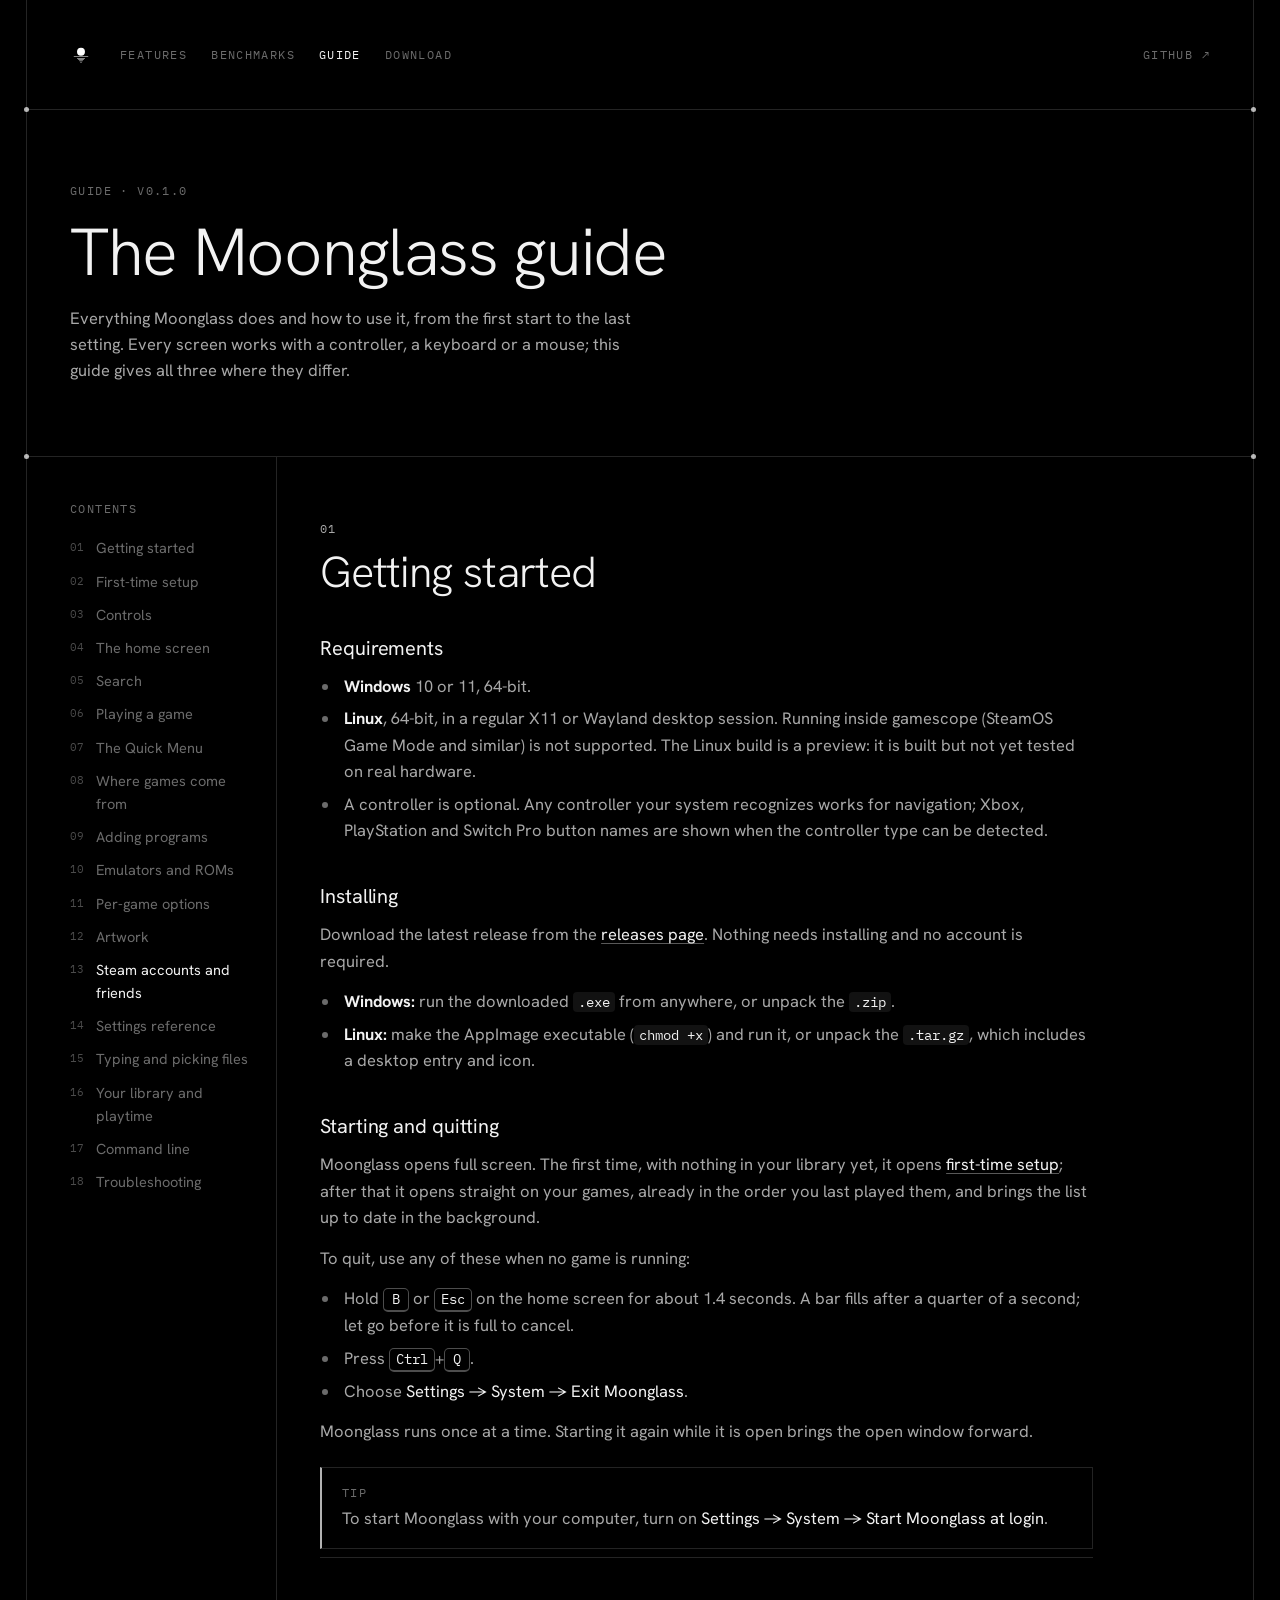
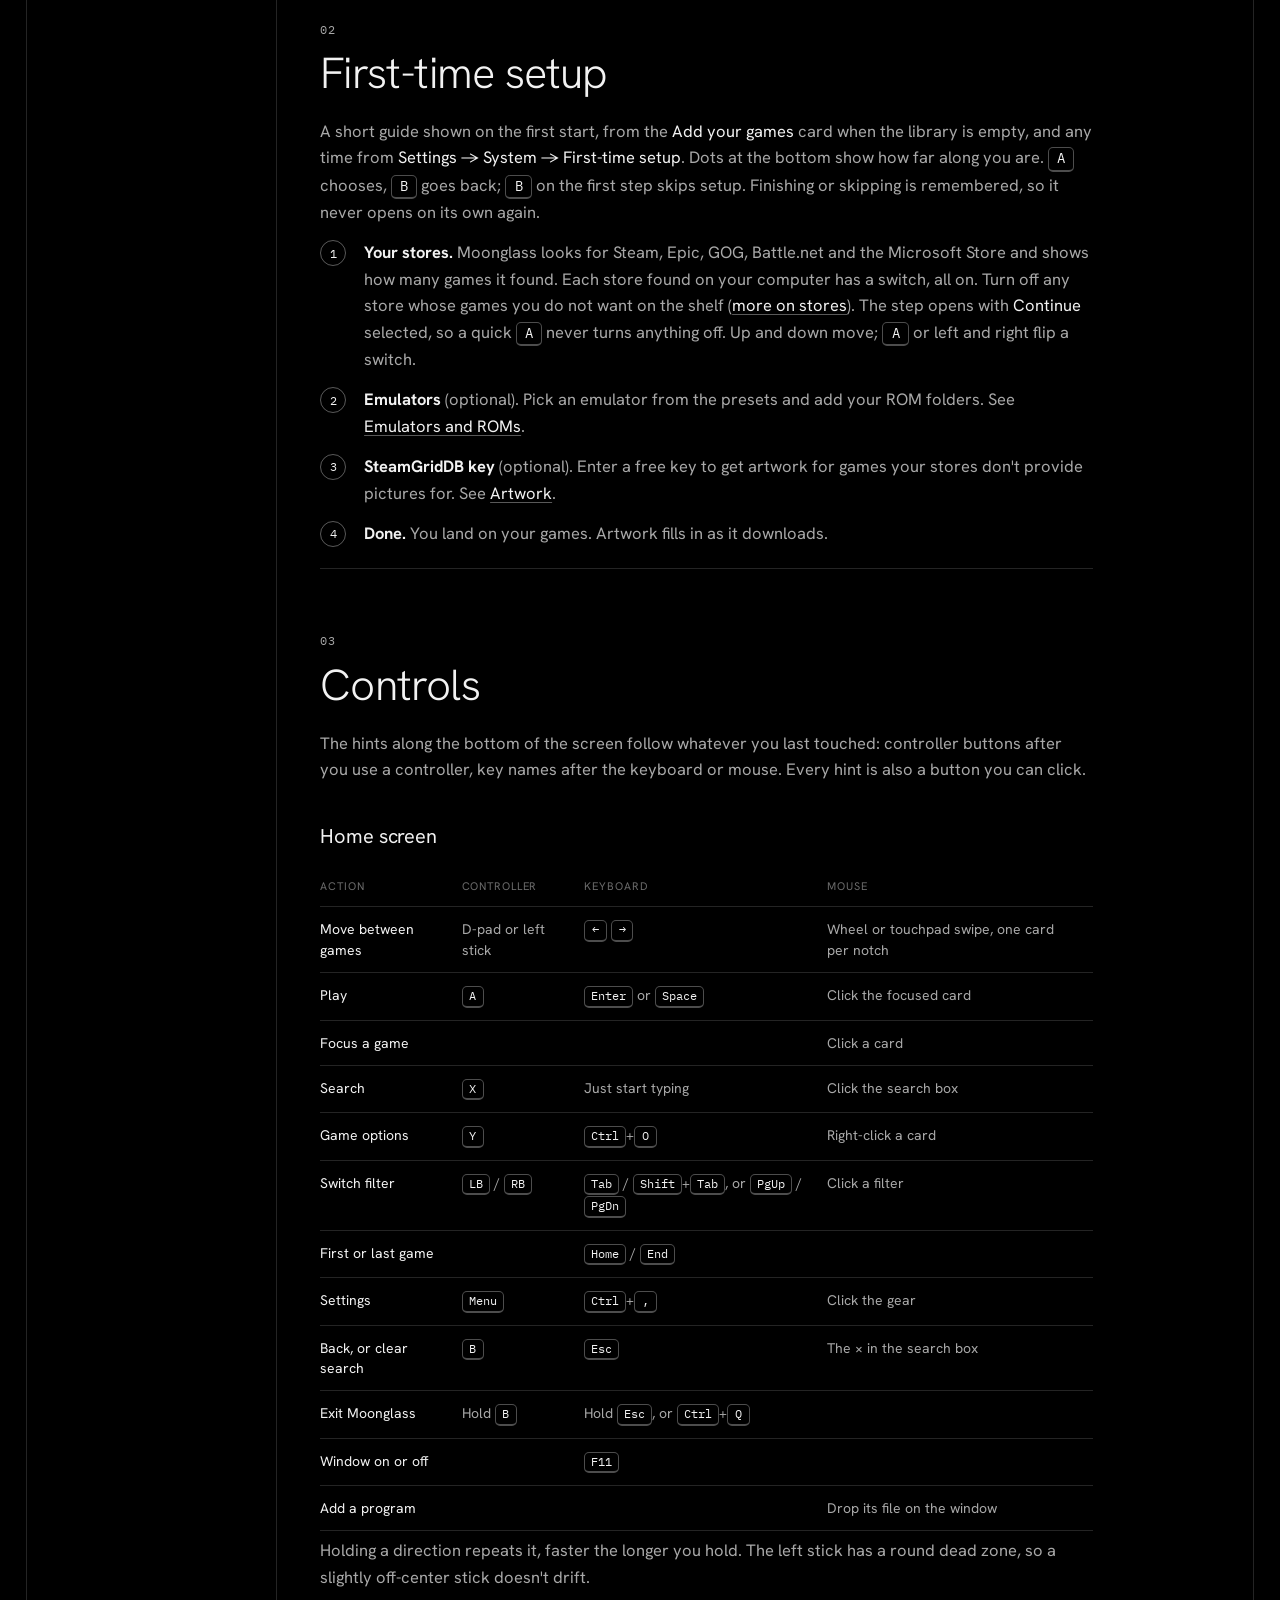
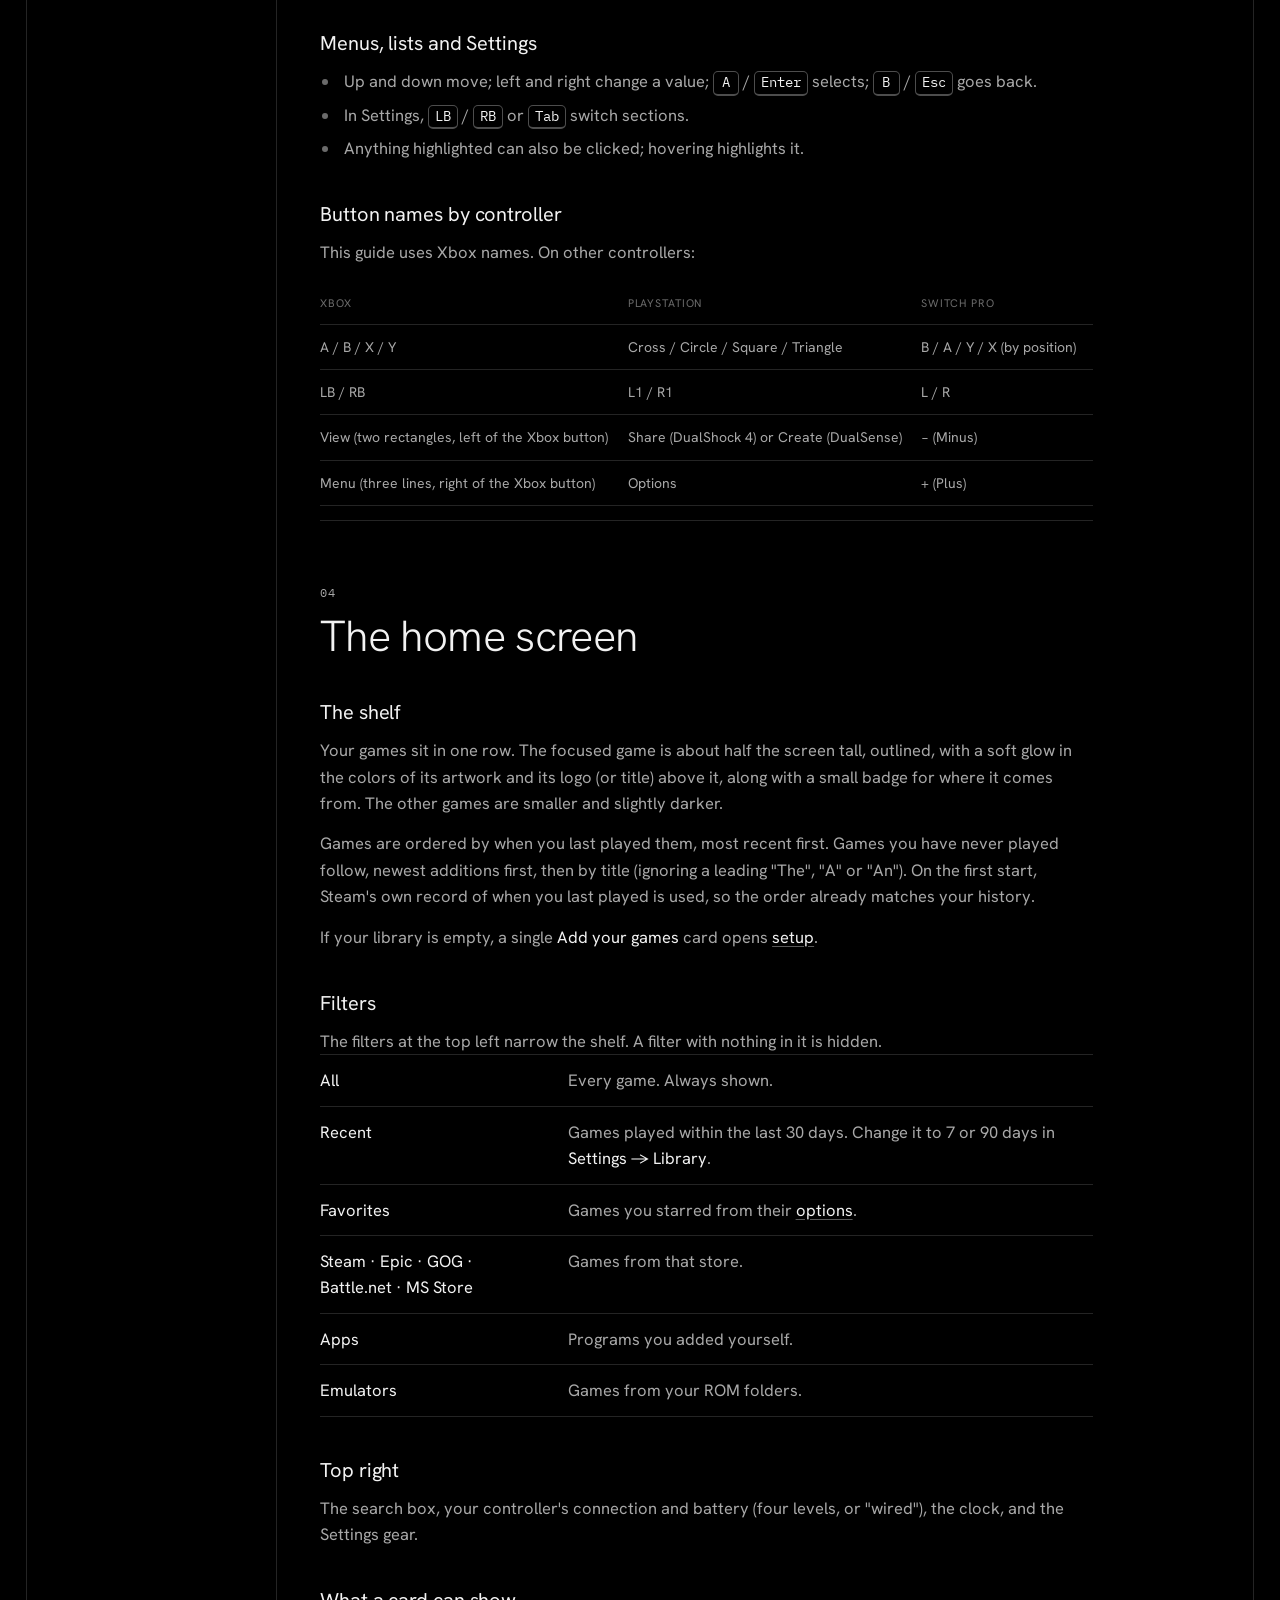
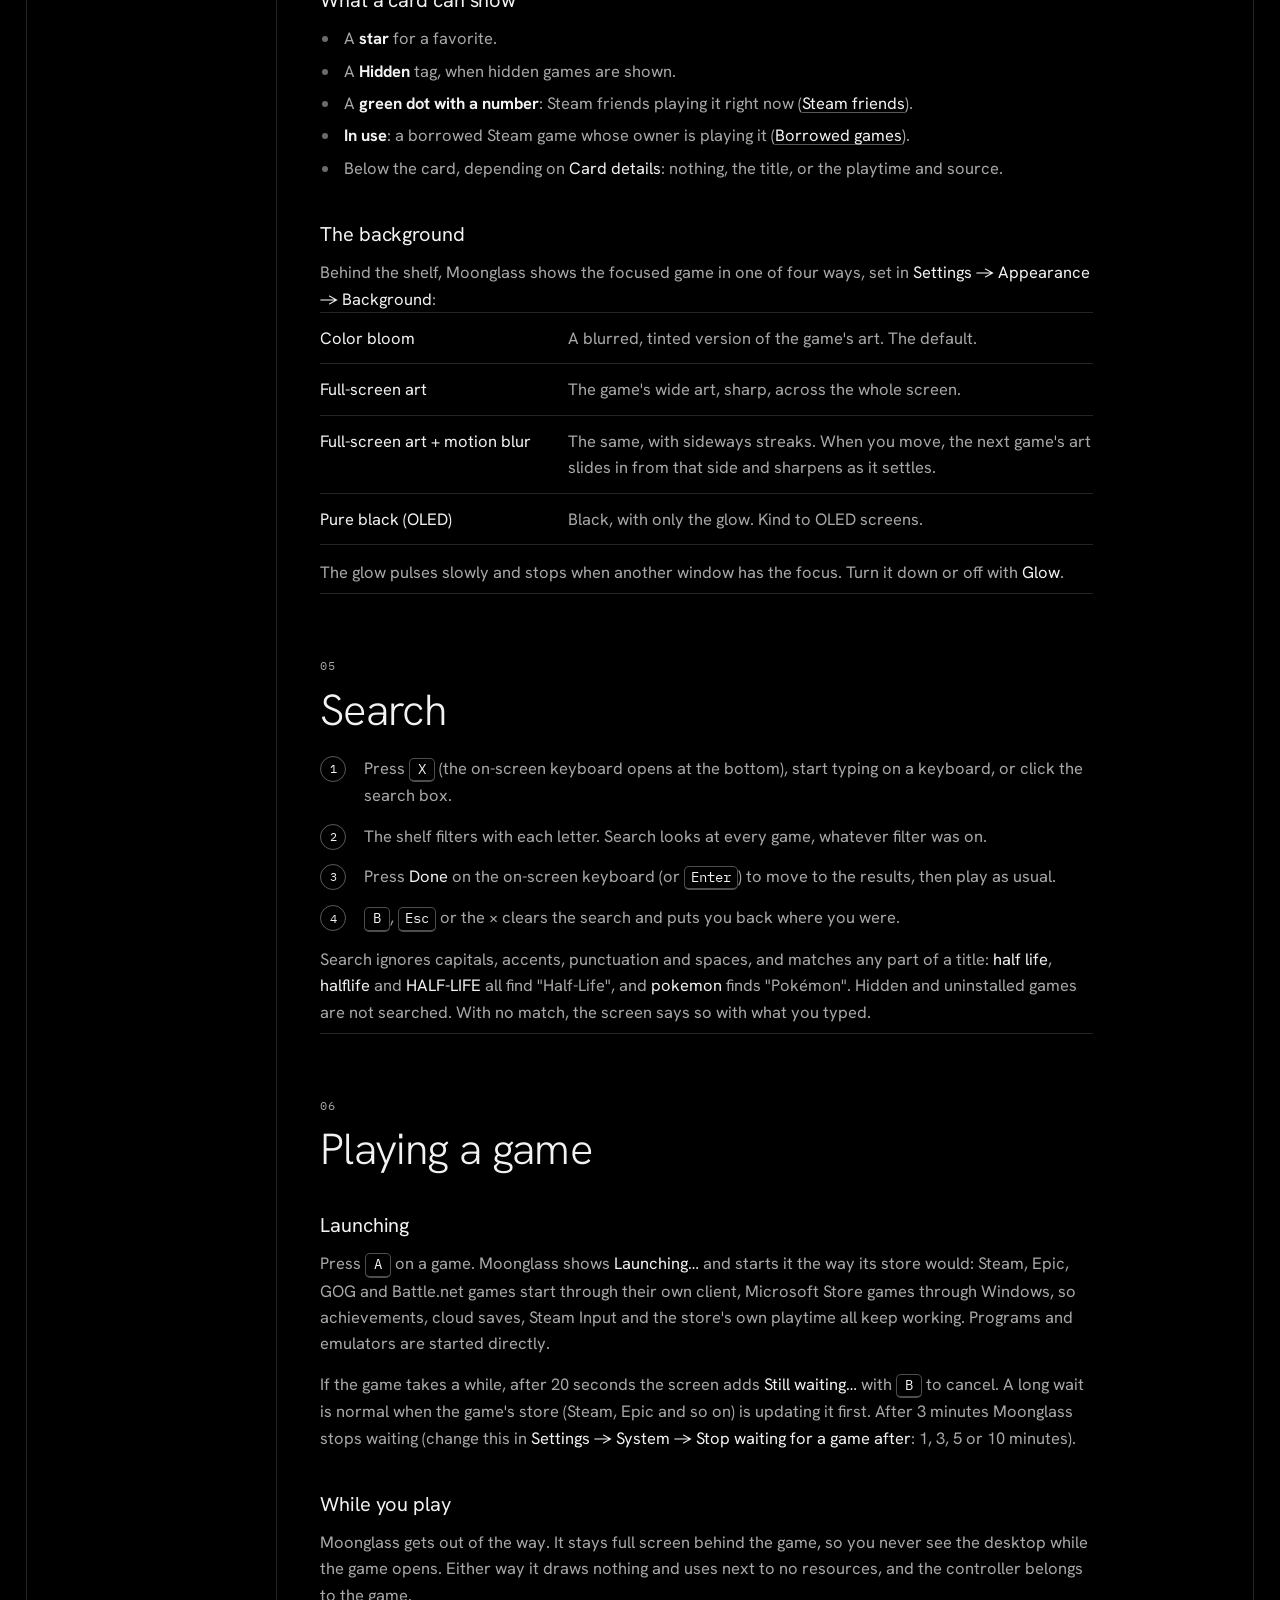
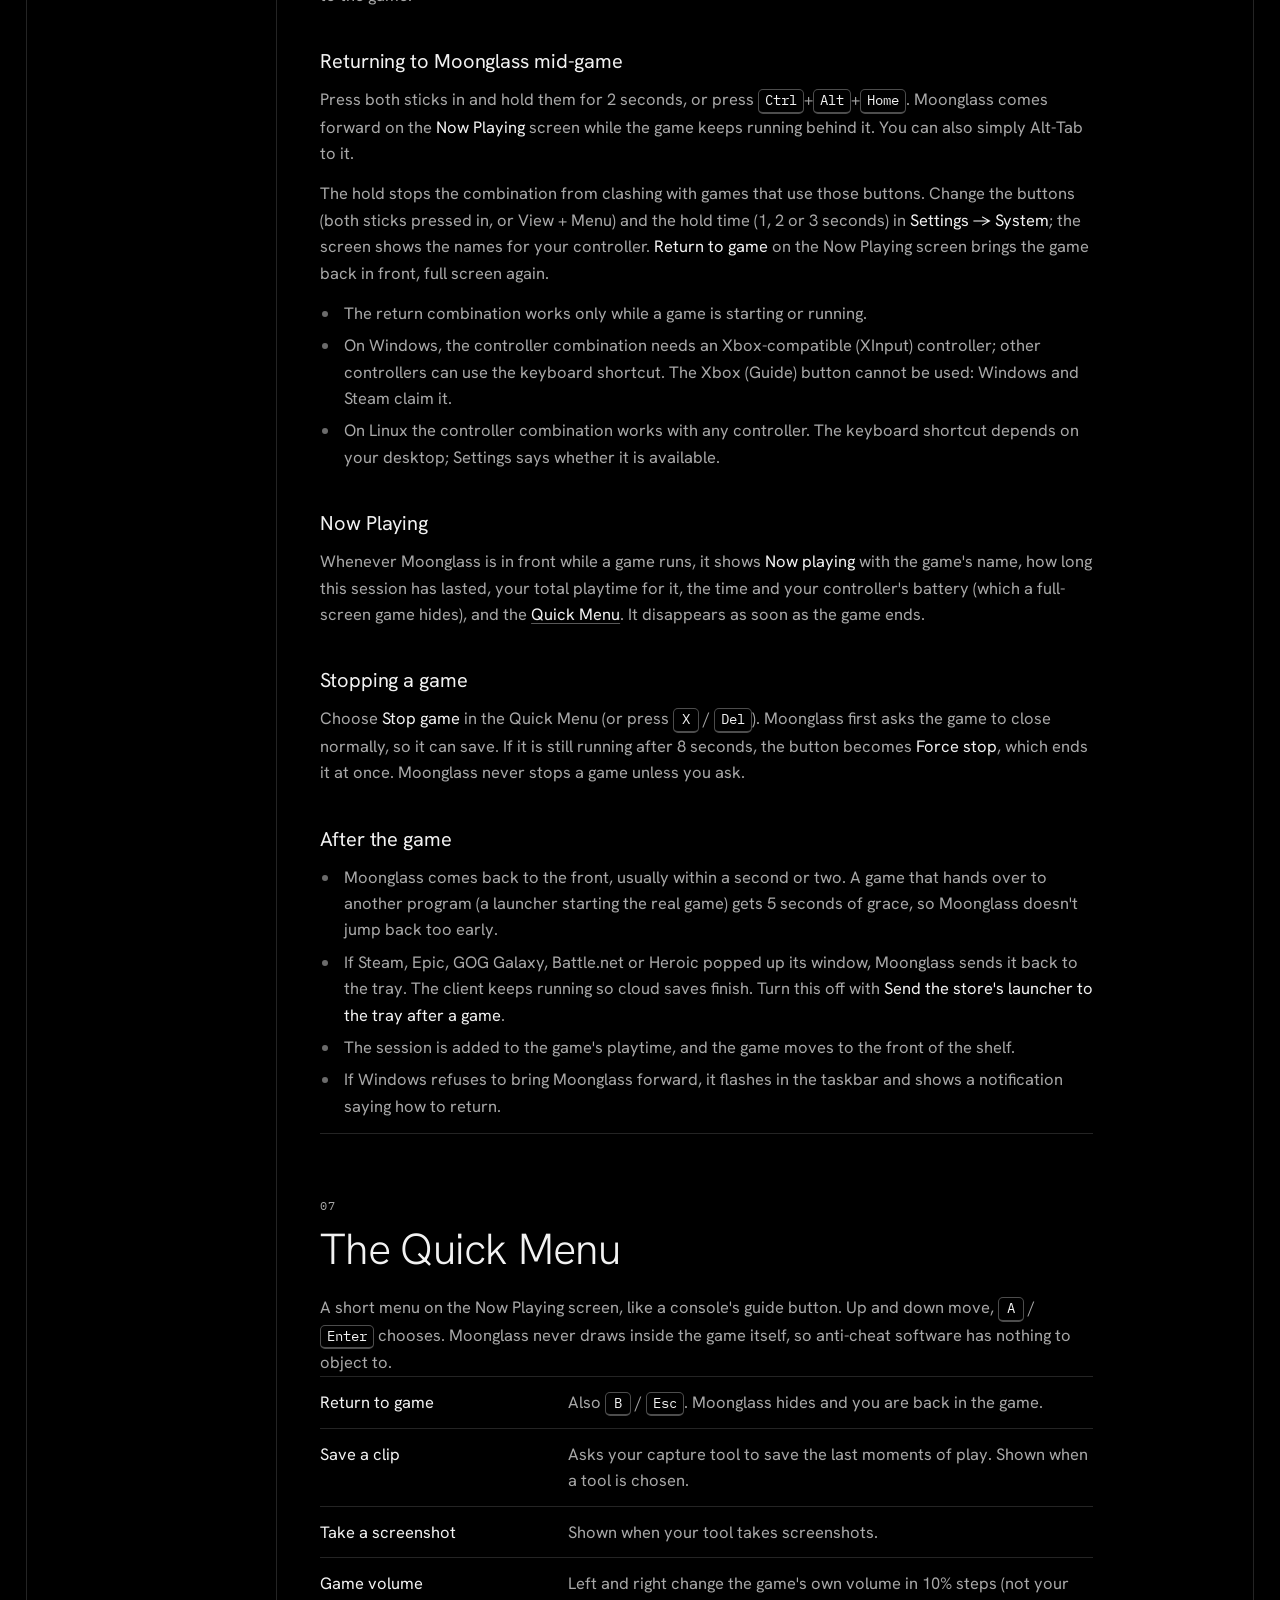
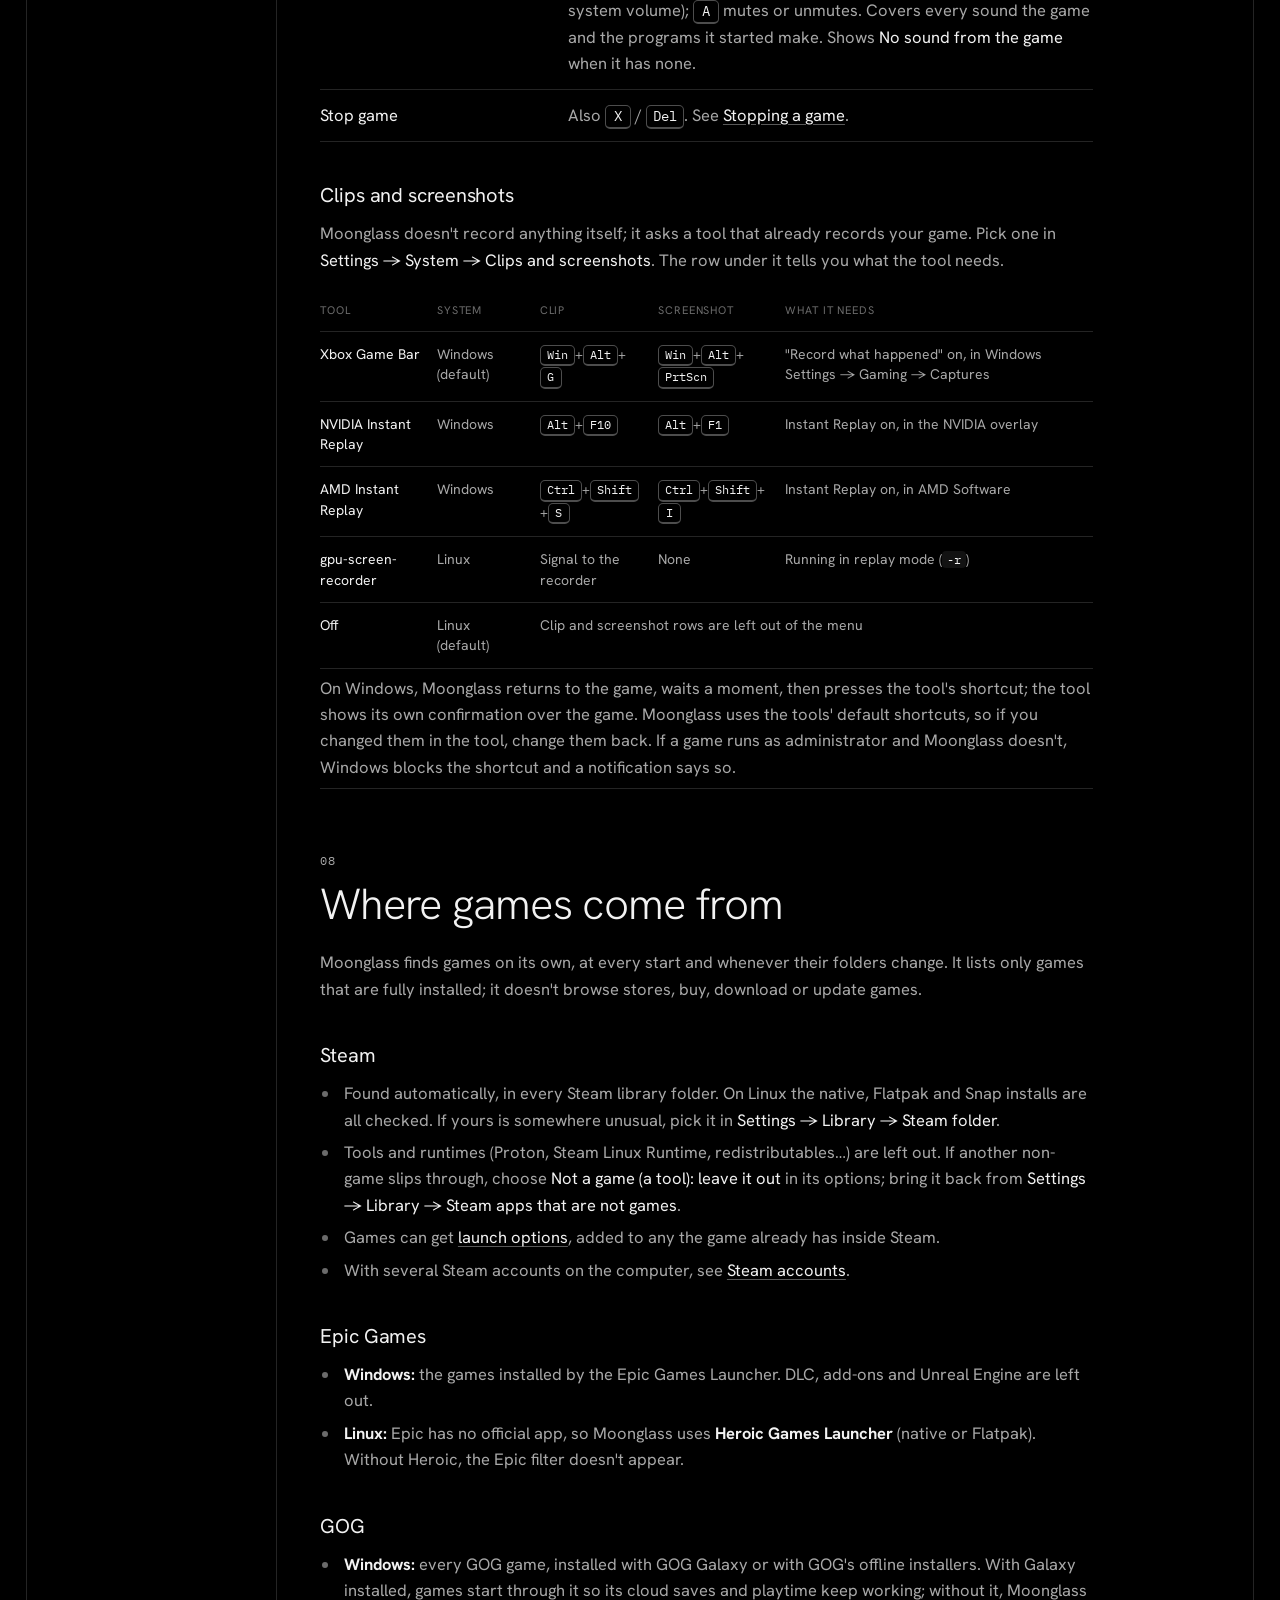
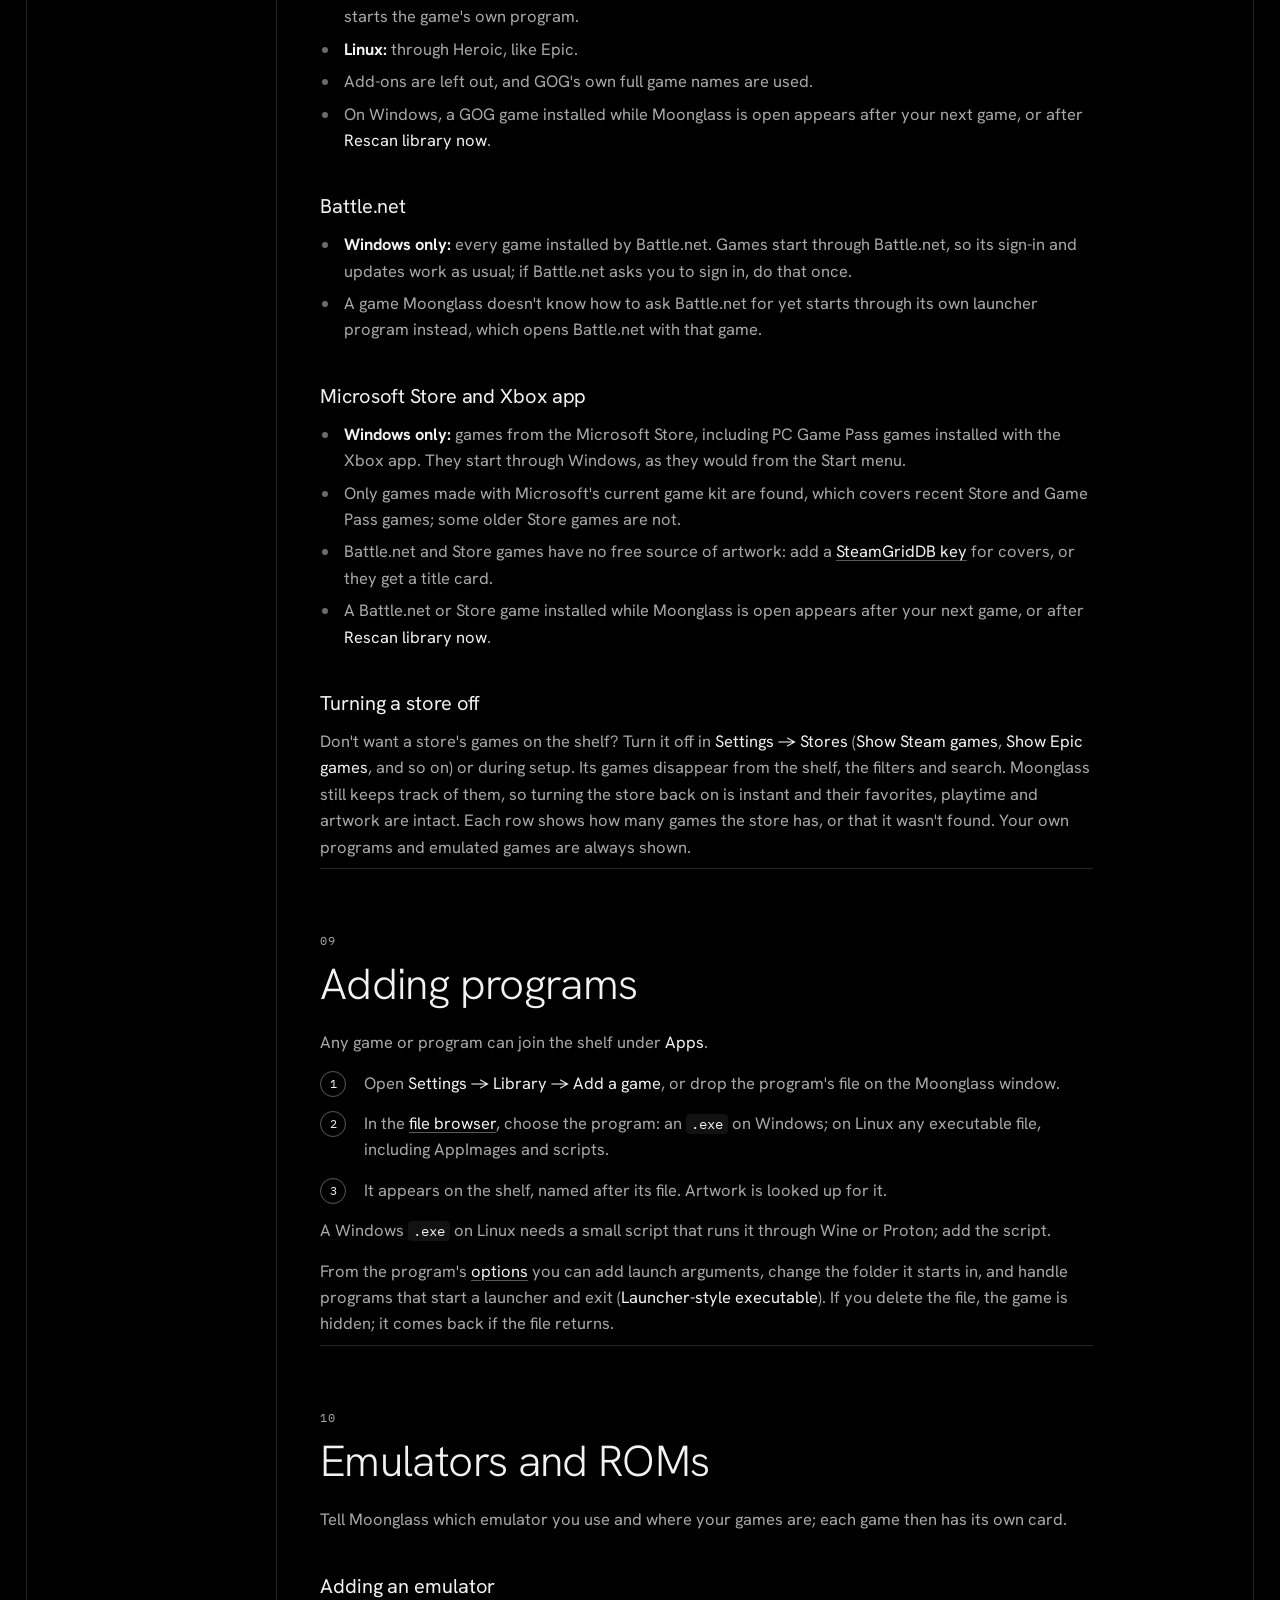
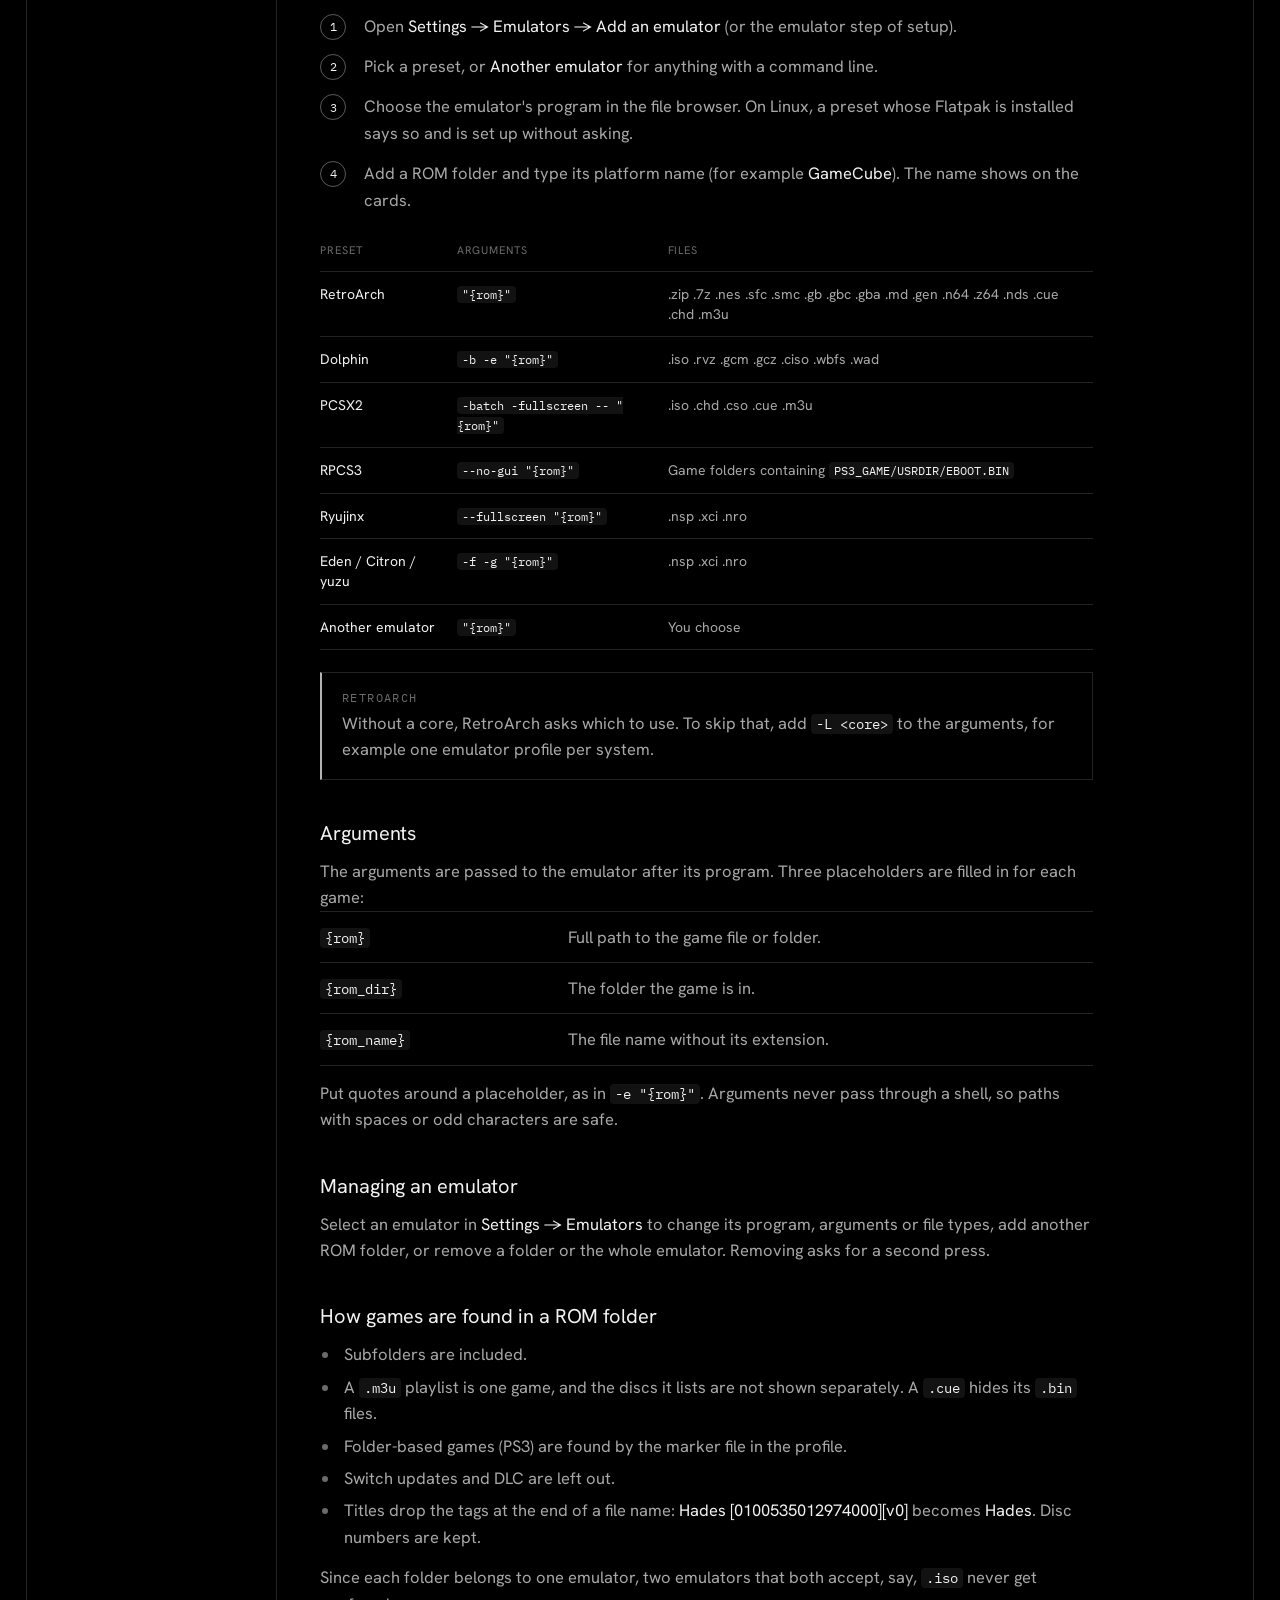
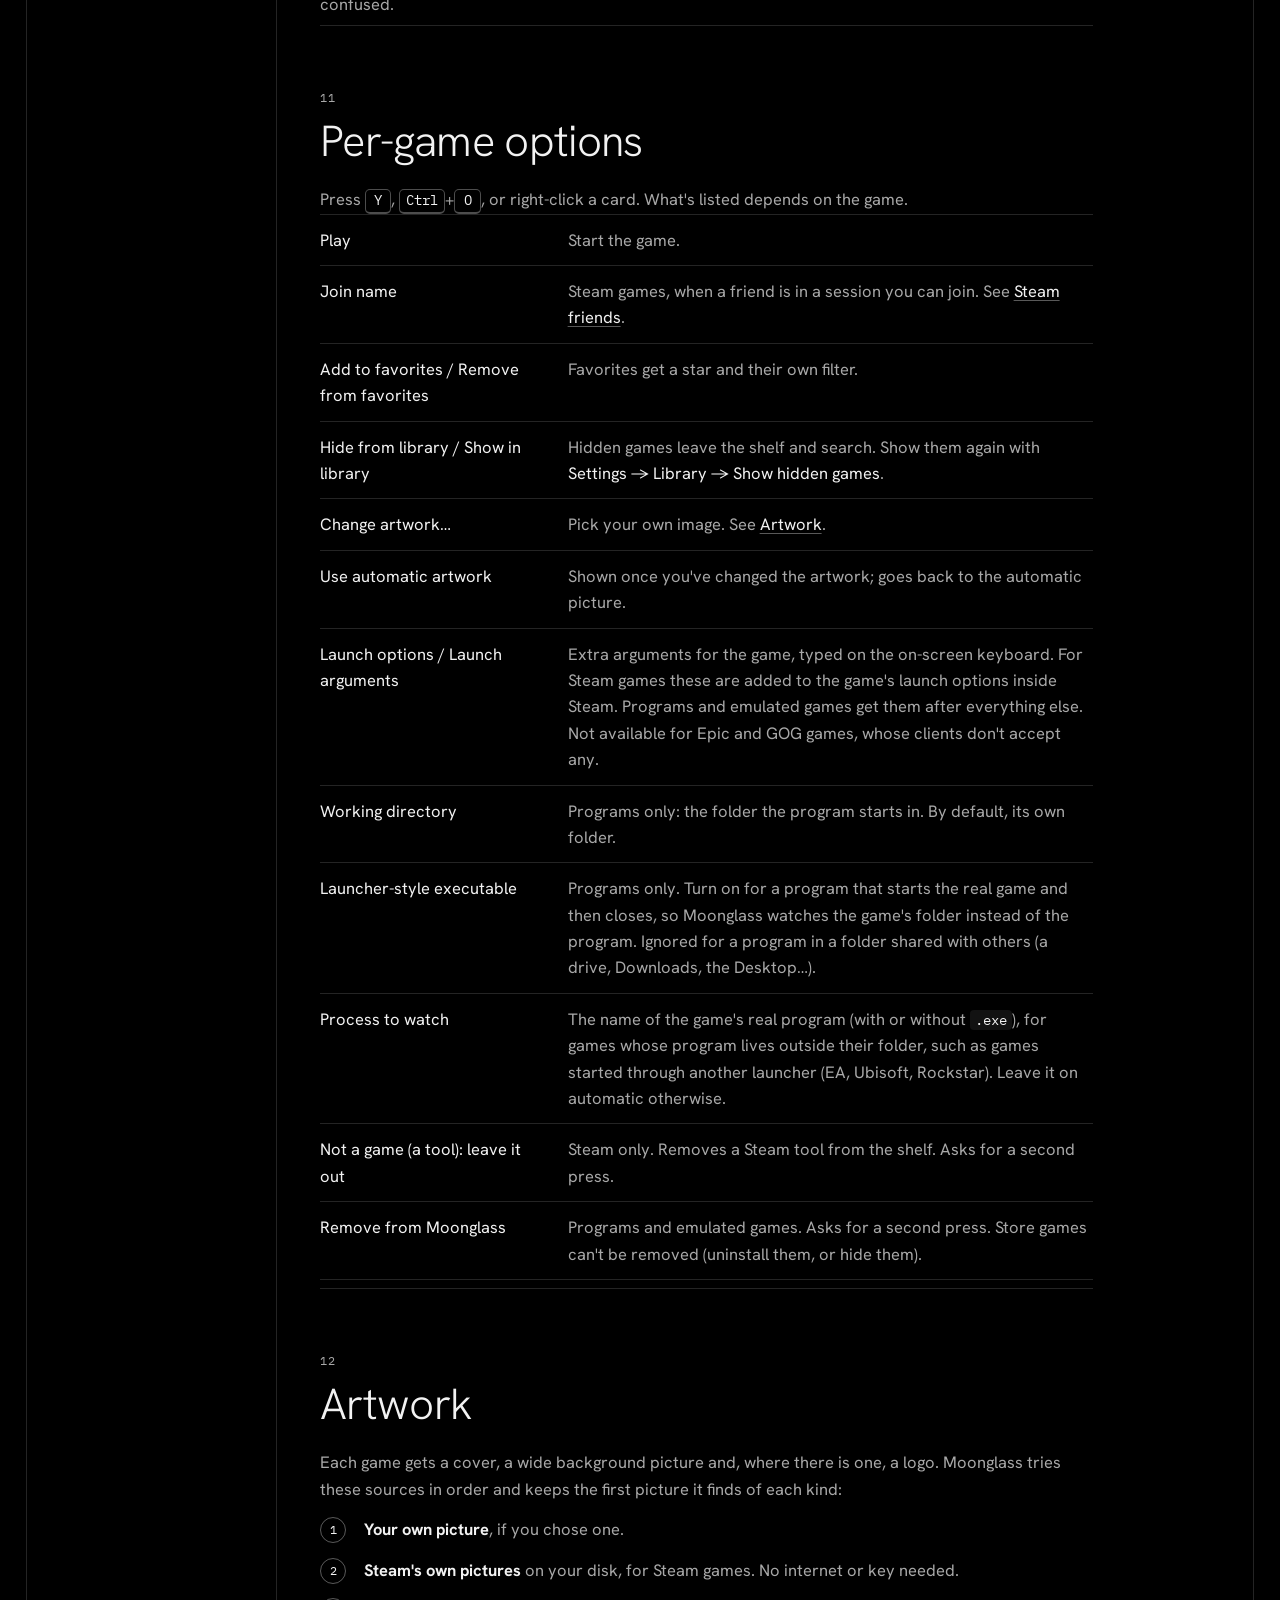
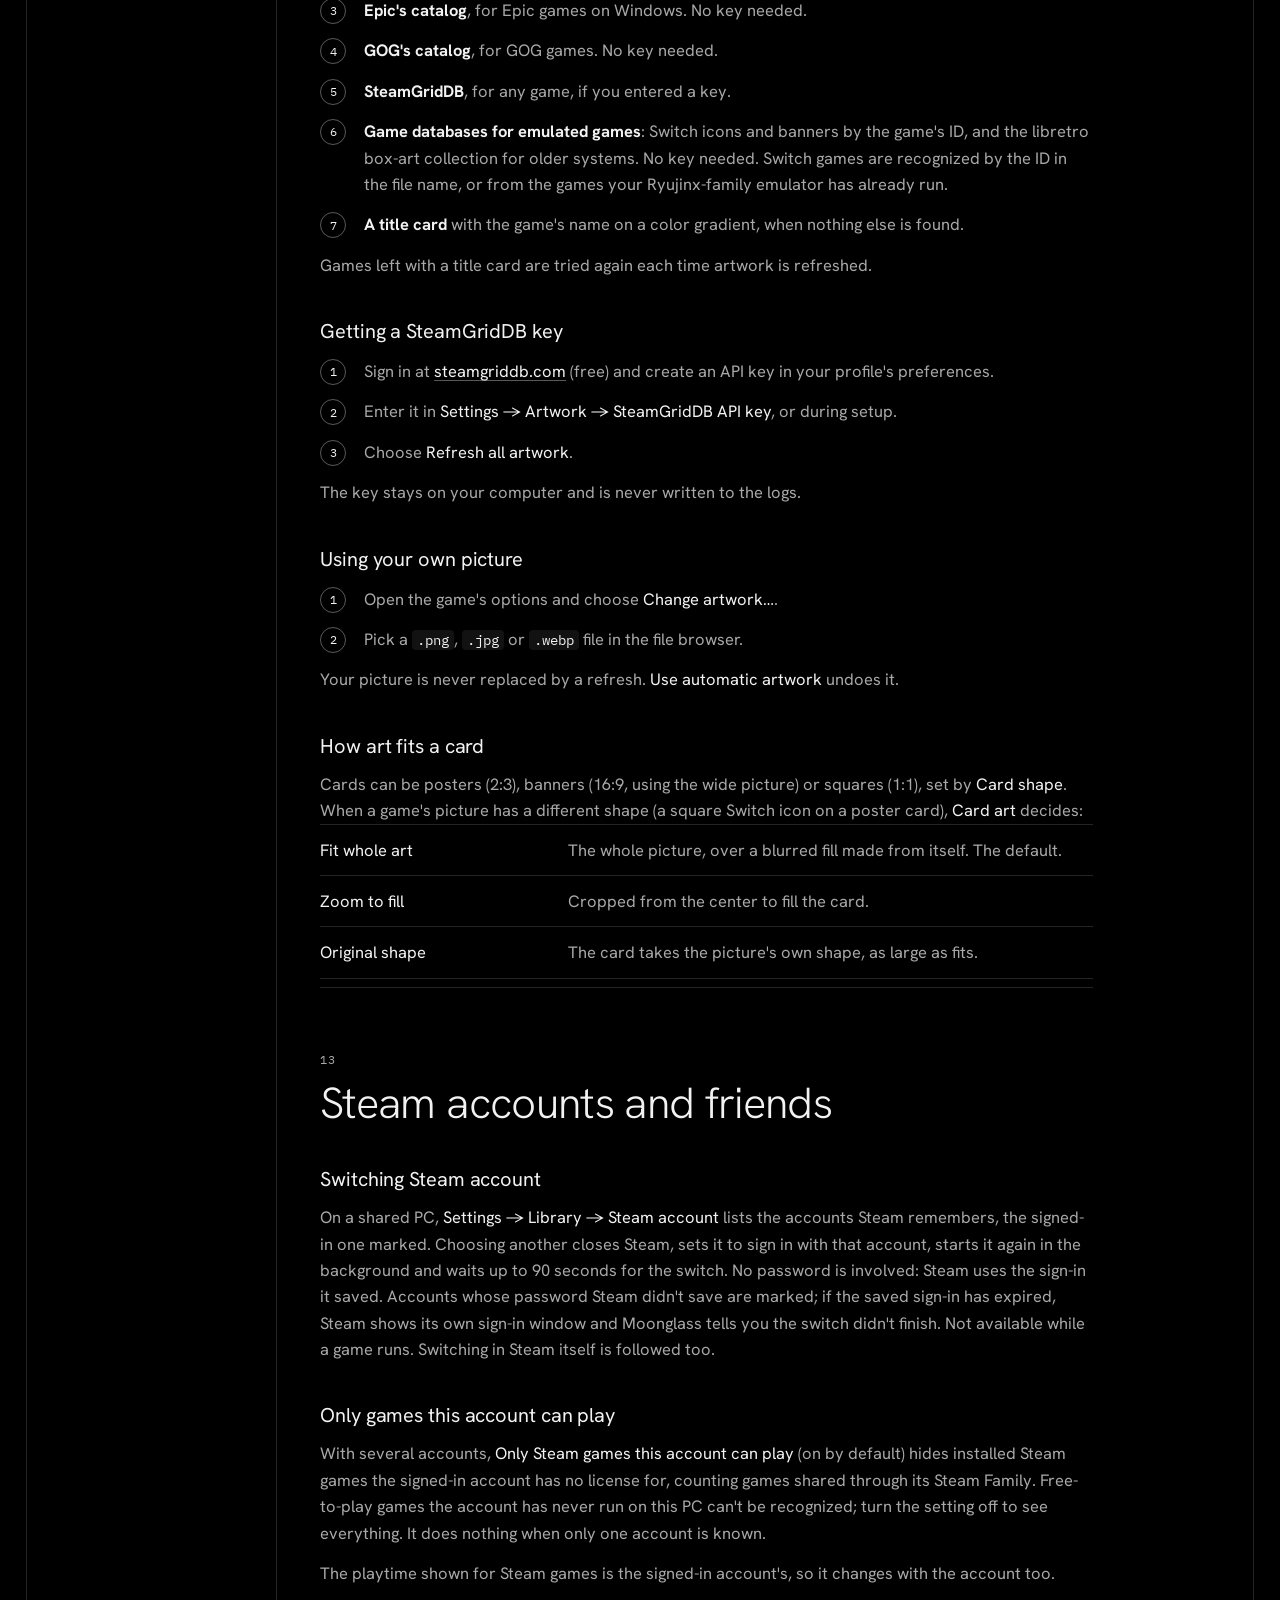
==== site/docs.html @ 4eba5101 "Slow-launch note names the game's store; toggles visible when highlighted "Still waiting…" now blame" ====
<!doctype html>
<html lang="en">
<head>
  <meta charset="utf-8">
  <meta name="viewport" content="width=device-width, initial-scale=1">
  <title>Moonglass · Guide</title>
  <meta name="description" content="The Moonglass user guide: every feature, control and setting, and how to use them.">
  <meta name="theme-color" content="#000000">
  <link rel="icon" href="logo.svg" type="image/svg+xml">
  <link rel="preconnect" href="https://fonts.googleapis.com">
  <link rel="preconnect" href="https://fonts.gstatic.com" crossorigin>
  <link href="https://fonts.googleapis.com/css2?family=Hanken+Grotesk:wght@200;300;400;500&family=IBM+Plex+Mono:wght@400;500&display=swap" rel="stylesheet">
  <link rel="stylesheet" href="style.css">
</head>
<body>
<div class="frame">

  <header class="doc-top">
    <a href="index.html" class="mark" aria-label="Moonglass home"><img src="logo.svg" alt="" width="22" height="22"></a>
    <nav class="nav" aria-label="Site">
      <a href="index.html#features">Features</a>
      <a href="index.html#benchmarks">Benchmarks</a>
      <a href="docs.html" aria-current="page">Guide</a>
      <a href="index.html#download">Download</a>
    </nav>
    <a class="label" href="https://github.com/hxpe-dev/moonglass-launcher">GitHub ↗</a>
  </header>

  <section class="rule doc-head">
    <p class="label">Guide · v0.1.0</p>
    <h1>The Moonglass guide</h1>
    <p class="head-text">Everything Moonglass does and how to use it, from the first start to the last setting. Every screen works with a controller, a keyboard or a mouse; this guide gives all three where they differ.</p>
  </section>

  <div class="docs rule">
    <nav class="toc" aria-label="Contents">
      <details open>
        <summary class="label">Contents</summary>
        <ol>
          <li><a href="#start">Getting started</a></li>
          <li><a href="#setup">First-time setup</a></li>
          <li><a href="#controls">Controls</a></li>
          <li><a href="#home">The home screen</a></li>
          <li><a href="#search">Search</a></li>
          <li><a href="#playing">Playing a game</a></li>
          <li><a href="#quick">The Quick Menu</a></li>
          <li><a href="#sources">Where games come from</a></li>
          <li><a href="#apps">Adding programs</a></li>
          <li><a href="#emulators">Emulators and ROMs</a></li>
          <li><a href="#options">Per-game options</a></li>
          <li><a href="#artwork">Artwork</a></li>
          <li><a href="#steam">Steam accounts and friends</a></li>
          <li><a href="#settings">Settings reference</a></li>
          <li><a href="#text">Typing and picking files</a></li>
          <li><a href="#library">Your library and playtime</a></li>
          <li><a href="#cli">Command line</a></li>
          <li><a href="#trouble">Troubleshooting</a></li>
        </ol>
      </details>
    </nav>

    <article class="prose">

      <!-- ================================================== start -->
      <section id="start">
        <p class="label">01</p>
        <h2>Getting started</h2>

        <h3>Requirements</h3>
        <ul>
          <li><strong>Windows</strong> 10 or 11, 64-bit.</li>
          <li><strong>Linux</strong>, 64-bit, in a regular X11 or Wayland desktop session. Running inside gamescope (SteamOS Game Mode and similar) is not supported. The Linux build is a preview: it is built but not yet tested on real hardware.</li>
          <li>A controller is optional. Any controller your system recognizes works for navigation; Xbox, PlayStation and Switch Pro button names are shown when the controller type can be detected.</li>
        </ul>

        <h3>Installing</h3>
        <p>Download the latest release from the <a href="https://github.com/hxpe-dev/moonglass-launcher/releases/latest">releases page</a>. Nothing needs installing and no account is required.</p>
        <ul>
          <li><strong>Windows:</strong> run the downloaded <code>.exe</code> from anywhere, or unpack the <code>.zip</code>.</li>
          <li><strong>Linux:</strong> make the AppImage executable (<code>chmod +x</code>) and run it, or unpack the <code>.tar.gz</code>, which includes a desktop entry and icon.</li>
        </ul>

        <h3>Starting and quitting</h3>
        <p>Moonglass opens full screen. The first time, with nothing in your library yet, it opens <a href="#setup">first-time setup</a>; after that it opens straight on your games, already in the order you last played them, and brings the list up to date in the background.</p>
        <p>To quit, use any of these when no game is running:</p>
        <ul>
          <li>Hold <kbd>B</kbd> or <kbd>Esc</kbd> on the home screen for about 1.4 seconds. A bar fills after a quarter of a second; let go before it is full to cancel.</li>
          <li>Press <kbd>Ctrl</kbd>+<kbd>Q</kbd>.</li>
          <li>Choose <em>Settings → System → Exit Moonglass</em>.</li>
        </ul>
        <p>Moonglass runs once at a time. Starting it again while it is open brings the open window forward.</p>
        <p class="tip"><span class="label">Tip</span> To start Moonglass with your computer, turn on <em>Settings → System → Start Moonglass at login</em>.</p>
      </section>

      <!-- ================================================== setup -->
      <section id="setup">
        <p class="label">02</p>
        <h2>First-time setup</h2>
        <p>A short guide shown on the first start, from the <em>Add your games</em> card when the library is empty, and any time from <em>Settings → System → First-time setup</em>. Dots at the bottom show how far along you are. <kbd>A</kbd> chooses, <kbd>B</kbd> goes back; <kbd>B</kbd> on the first step skips setup. Finishing or skipping is remembered, so it never opens on its own again.</p>
        <ol class="steps">
          <li><strong>Your stores.</strong> Moonglass looks for Steam, Epic, GOG, Battle.net and the Microsoft Store and shows how many games it found. Each store found on your computer has a switch, all on. Turn off any store whose games you do not want on the shelf (<a href="#stores">more on stores</a>). The step opens with <em>Continue</em> selected, so a quick <kbd>A</kbd> never turns anything off. Up and down move; <kbd>A</kbd> or left and right flip a switch.</li>
          <li><strong>Emulators</strong> (optional). Pick an emulator from the presets and add your ROM folders. See <a href="#emulators">Emulators and ROMs</a>.</li>
          <li><strong>SteamGridDB key</strong> (optional). Enter a free key to get artwork for games your stores don't provide pictures for. See <a href="#artwork">Artwork</a>.</li>
          <li><strong>Done.</strong> You land on your games. Artwork fills in as it downloads.</li>
        </ol>
      </section>

      <!-- ================================================== controls -->
      <section id="controls">
        <p class="label">03</p>
        <h2>Controls</h2>
        <p>The hints along the bottom of the screen follow whatever you last touched: controller buttons after you use a controller, key names after the keyboard or mouse. Every hint is also a button you can click.</p>

        <h3>Home screen</h3>
        <div class="table-wrap flush">
          <table>
            <thead><tr><th scope="col">Action</th><th scope="col">Controller</th><th scope="col">Keyboard</th><th scope="col">Mouse</th></tr></thead>
            <tbody>
              <tr><th scope="row">Move between games</th><td>D-pad or left stick</td><td><kbd>←</kbd> <kbd>→</kbd></td><td>Wheel or touchpad swipe, one card per notch</td></tr>
              <tr><th scope="row">Play</th><td><kbd>A</kbd></td><td><kbd>Enter</kbd> or <kbd>Space</kbd></td><td>Click the focused card</td></tr>
              <tr><th scope="row">Focus a game</th><td></td><td></td><td>Click a card</td></tr>
              <tr><th scope="row">Search</th><td><kbd>X</kbd></td><td>Just start typing</td><td>Click the search box</td></tr>
              <tr><th scope="row">Game options</th><td><kbd>Y</kbd></td><td><kbd>Ctrl</kbd>+<kbd>O</kbd></td><td>Right-click a card</td></tr>
              <tr><th scope="row">Switch filter</th><td><kbd>LB</kbd> / <kbd>RB</kbd></td><td><kbd>Tab</kbd> / <kbd>Shift</kbd>+<kbd>Tab</kbd>, or <kbd>PgUp</kbd> / <kbd>PgDn</kbd></td><td>Click a filter</td></tr>
              <tr><th scope="row">First or last game</th><td></td><td><kbd>Home</kbd> / <kbd>End</kbd></td><td></td></tr>
              <tr><th scope="row">Settings</th><td><kbd>Menu</kbd></td><td><kbd>Ctrl</kbd>+<kbd>,</kbd></td><td>Click the gear</td></tr>
              <tr><th scope="row">Back, or clear search</th><td><kbd>B</kbd></td><td><kbd>Esc</kbd></td><td>The × in the search box</td></tr>
              <tr><th scope="row">Exit Moonglass</th><td>Hold <kbd>B</kbd></td><td>Hold <kbd>Esc</kbd>, or <kbd>Ctrl</kbd>+<kbd>Q</kbd></td><td></td></tr>
              <tr><th scope="row">Window on or off</th><td></td><td><kbd>F11</kbd></td><td></td></tr>
              <tr><th scope="row">Add a program</th><td></td><td></td><td>Drop its file on the window</td></tr>
            </tbody>
          </table>
        </div>
        <p>Holding a direction repeats it, faster the longer you hold. The left stick has a round dead zone, so a slightly off-center stick doesn't drift.</p>

        <h3>Menus, lists and Settings</h3>
        <ul>
          <li>Up and down move; left and right change a value; <kbd>A</kbd> / <kbd>Enter</kbd> selects; <kbd>B</kbd> / <kbd>Esc</kbd> goes back.</li>
          <li>In Settings, <kbd>LB</kbd> / <kbd>RB</kbd> or <kbd>Tab</kbd> switch sections.</li>
          <li>Anything highlighted can also be clicked; hovering highlights it.</li>
        </ul>

        <h3>Button names by controller</h3>
        <p>This guide uses Xbox names. On other controllers:</p>
        <div class="table-wrap flush">
          <table>
            <thead><tr><th scope="col">Xbox</th><th scope="col">PlayStation</th><th scope="col">Switch Pro</th></tr></thead>
            <tbody>
              <tr><td>A / B / X / Y</td><td>Cross / Circle / Square / Triangle</td><td>B / A / Y / X (by position)</td></tr>
              <tr><td>LB / RB</td><td>L1 / R1</td><td>L / R</td></tr>
              <tr><td>View (two rectangles, left of the Xbox button)</td><td>Share (DualShock 4) or Create (DualSense)</td><td>− (Minus)</td></tr>
              <tr><td>Menu (three lines, right of the Xbox button)</td><td>Options</td><td>+ (Plus)</td></tr>
            </tbody>
          </table>
        </div>
      </section>

      <!-- ================================================== home -->
      <section id="home">
        <p class="label">04</p>
        <h2>The home screen</h2>

        <h3>The shelf</h3>
        <p>Your games sit in one row. The focused game is about half the screen tall, outlined, with a soft glow in the colors of its artwork and its logo (or title) above it, along with a small badge for where it comes from. The other games are smaller and slightly darker.</p>
        <p>Games are ordered by when you last played them, most recent first. Games you have never played follow, newest additions first, then by title (ignoring a leading "The", "A" or "An"). On the first start, Steam's own record of when you last played is used, so the order already matches your history.</p>
        <p>If your library is empty, a single <em>Add your games</em> card opens <a href="#setup">setup</a>.</p>

        <h3>Filters</h3>
        <p>The filters at the top left narrow the shelf. A filter with nothing in it is hidden.</p>
        <dl>
          <dt>All</dt><dd>Every game. Always shown.</dd>
          <dt>Recent</dt><dd>Games played within the last 30 days. Change it to 7 or 90 days in <em>Settings → Library</em>.</dd>
          <dt>Favorites</dt><dd>Games you starred from their <a href="#options">options</a>.</dd>
          <dt>Steam · Epic · GOG · Battle.net · MS Store</dt><dd>Games from that store.</dd>
          <dt>Apps</dt><dd>Programs you added yourself.</dd>
          <dt>Emulators</dt><dd>Games from your ROM folders.</dd>
        </dl>

        <h3>Top right</h3>
        <p>The search box, your controller's connection and battery (four levels, or "wired"), the clock, and the Settings gear.</p>

        <h3>What a card can show</h3>
        <ul>
          <li>A <strong>star</strong> for a favorite.</li>
          <li>A <strong>Hidden</strong> tag, when hidden games are shown.</li>
          <li>A <strong>green dot with a number</strong>: Steam friends playing it right now (<a href="#friends">Steam friends</a>).</li>
          <li><strong>In use</strong>: a borrowed Steam game whose owner is playing it (<a href="#borrowed">Borrowed games</a>).</li>
          <li>Below the card, depending on <em>Card details</em>: nothing, the title, or the playtime and source.</li>
        </ul>

        <h3>The background</h3>
        <p>Behind the shelf, Moonglass shows the focused game in one of four ways, set in <em>Settings → Appearance → Background</em>:</p>
        <dl>
          <dt>Color bloom</dt><dd>A blurred, tinted version of the game's art. The default.</dd>
          <dt>Full-screen art</dt><dd>The game's wide art, sharp, across the whole screen.</dd>
          <dt>Full-screen art + motion blur</dt><dd>The same, with sideways streaks. When you move, the next game's art slides in from that side and sharpens as it settles.</dd>
          <dt>Pure black (OLED)</dt><dd>Black, with only the glow. Kind to OLED screens.</dd>
        </dl>
        <p>The glow pulses slowly and stops when another window has the focus. Turn it down or off with <em>Glow</em>.</p>
      </section>

      <!-- ================================================== search -->
      <section id="search">
        <p class="label">05</p>
        <h2>Search</h2>
        <ol class="steps">
          <li>Press <kbd>X</kbd> (the on-screen keyboard opens at the bottom), start typing on a keyboard, or click the search box.</li>
          <li>The shelf filters with each letter. Search looks at every game, whatever filter was on.</li>
          <li>Press <em>Done</em> on the on-screen keyboard (or <kbd>Enter</kbd>) to move to the results, then play as usual.</li>
          <li><kbd>B</kbd>, <kbd>Esc</kbd> or the × clears the search and puts you back where you were.</li>
        </ol>
        <p>Search ignores capitals, accents, punctuation and spaces, and matches any part of a title: <em>half life</em>, <em>halflife</em> and <em>HALF-LIFE</em> all find "Half-Life", and <em>pokemon</em> finds "Pokémon". Hidden and uninstalled games are not searched. With no match, the screen says so with what you typed.</p>
      </section>

      <!-- ================================================== playing -->
      <section id="playing">
        <p class="label">06</p>
        <h2>Playing a game</h2>

        <h3>Launching</h3>
        <p>Press <kbd>A</kbd> on a game. Moonglass shows <em>Launching…</em> and starts it the way its store would: Steam, Epic, GOG and Battle.net games start through their own client, Microsoft Store games through Windows, so achievements, cloud saves, Steam Input and the store's own playtime all keep working. Programs and emulators are started directly.</p>
        <p>If the game takes a while, after 20 seconds the screen adds <em>Still waiting…</em> with <kbd>B</kbd> to cancel. A long wait is normal when the game's store (Steam, Epic and so on) is updating it first. After 3 minutes Moonglass stops waiting (change this in <em>Settings → System → Stop waiting for a game after</em>: 1, 3, 5 or 10 minutes).</p>

        <h3>While you play</h3>
        <p>Moonglass gets out of the way. It stays full screen behind the game, so you never see the desktop while the game opens. Either way it draws nothing and uses next to no resources, and the controller belongs to the game.</p>

        <h3>Returning to Moonglass mid-game</h3>
        <p>Press both sticks in and hold them for 2 seconds, or press <kbd>Ctrl</kbd>+<kbd>Alt</kbd>+<kbd>Home</kbd>. Moonglass comes forward on the <em>Now Playing</em> screen while the game keeps running behind it. You can also simply Alt-Tab to it.</p>
        <p>The hold stops the combination from clashing with games that use those buttons. Change the buttons (both sticks pressed in, or View + Menu) and the hold time (1, 2 or 3 seconds) in <em>Settings → System</em>; the screen shows the names for your controller. <em>Return to game</em> on the Now Playing screen brings the game back in front, full screen again.</p>
        <ul>
          <li>The return combination works only while a game is starting or running.</li>
          <li>On Windows, the controller combination needs an Xbox-compatible (XInput) controller; other controllers can use the keyboard shortcut. The Xbox (Guide) button cannot be used: Windows and Steam claim it.</li>
          <li>On Linux the controller combination works with any controller. The keyboard shortcut depends on your desktop; Settings says whether it is available.</li>
        </ul>

        <h3>Now Playing</h3>
        <p>Whenever Moonglass is in front while a game runs, it shows <em>Now playing</em> with the game's name, how long this session has lasted, your total playtime for it, the time and your controller's battery (which a full-screen game hides), and the <a href="#quick">Quick Menu</a>. It disappears as soon as the game ends.</p>

        <h3>Stopping a game</h3>
        <p>Choose <em>Stop game</em> in the Quick Menu (or press <kbd>X</kbd> / <kbd>Del</kbd>). Moonglass first asks the game to close normally, so it can save. If it is still running after 8 seconds, the button becomes <em>Force stop</em>, which ends it at once. Moonglass never stops a game unless you ask.</p>

        <h3>After the game</h3>
        <ul>
          <li>Moonglass comes back to the front, usually within a second or two. A game that hands over to another program (a launcher starting the real game) gets 5 seconds of grace, so Moonglass doesn't jump back too early.</li>
          <li>If Steam, Epic, GOG Galaxy, Battle.net or Heroic popped up its window, Moonglass sends it back to the tray. The client keeps running so cloud saves finish. Turn this off with <em>Send the store's launcher to the tray after a game</em>.</li>
          <li>The session is added to the game's playtime, and the game moves to the front of the shelf.</li>
          <li>If Windows refuses to bring Moonglass forward, it flashes in the taskbar and shows a notification saying how to return.</li>
        </ul>
      </section>

      <!-- ================================================== quick -->
      <section id="quick">
        <p class="label">07</p>
        <h2>The Quick Menu</h2>
        <p>A short menu on the Now Playing screen, like a console's guide button. Up and down move, <kbd>A</kbd> / <kbd>Enter</kbd> chooses. Moonglass never draws inside the game itself, so anti-cheat software has nothing to object to.</p>
        <dl>
          <dt>Return to game</dt><dd>Also <kbd>B</kbd> / <kbd>Esc</kbd>. Moonglass hides and you are back in the game.</dd>
          <dt>Save a clip</dt><dd>Asks your capture tool to save the last moments of play. Shown when a tool is chosen.</dd>
          <dt>Take a screenshot</dt><dd>Shown when your tool takes screenshots.</dd>
          <dt>Game volume</dt><dd>Left and right change the game's own volume in 10% steps (not your system volume); <kbd>A</kbd> mutes or unmutes. Covers every sound the game and the programs it started make. Shows <em>No sound from the game</em> when it has none.</dd>
          <dt>Stop game</dt><dd>Also <kbd>X</kbd> / <kbd>Del</kbd>. See <a href="#playing">Stopping a game</a>.</dd>
        </dl>

        <h3 id="capture">Clips and screenshots</h3>
        <p>Moonglass doesn't record anything itself; it asks a tool that already records your game. Pick one in <em>Settings → System → Clips and screenshots</em>. The row under it tells you what the tool needs.</p>
        <div class="table-wrap flush">
          <table>
            <thead><tr><th scope="col">Tool</th><th scope="col">System</th><th scope="col">Clip</th><th scope="col">Screenshot</th><th scope="col">What it needs</th></tr></thead>
            <tbody>
              <tr><th scope="row">Xbox Game Bar</th><td>Windows (default)</td><td><kbd>Win</kbd>+<kbd>Alt</kbd>+<kbd>G</kbd></td><td><kbd>Win</kbd>+<kbd>Alt</kbd>+<kbd>PrtScn</kbd></td><td>"Record what happened" on, in Windows Settings → Gaming → Captures</td></tr>
              <tr><th scope="row">NVIDIA Instant Replay</th><td>Windows</td><td><kbd>Alt</kbd>+<kbd>F10</kbd></td><td><kbd>Alt</kbd>+<kbd>F1</kbd></td><td>Instant Replay on, in the NVIDIA overlay</td></tr>
              <tr><th scope="row">AMD Instant Replay</th><td>Windows</td><td><kbd>Ctrl</kbd>+<kbd>Shift</kbd>+<kbd>S</kbd></td><td><kbd>Ctrl</kbd>+<kbd>Shift</kbd>+<kbd>I</kbd></td><td>Instant Replay on, in AMD Software</td></tr>
              <tr><th scope="row">gpu-screen-recorder</th><td>Linux</td><td>Signal to the recorder</td><td>None</td><td>Running in replay mode (<code>-r</code>)</td></tr>
              <tr><th scope="row">Off</th><td>Linux (default)</td><td colspan="3">Clip and screenshot rows are left out of the menu</td></tr>
            </tbody>
          </table>
        </div>
        <p>On Windows, Moonglass returns to the game, waits a moment, then presses the tool's shortcut; the tool shows its own confirmation over the game. Moonglass uses the tools' default shortcuts, so if you changed them in the tool, change them back. If a game runs as administrator and Moonglass doesn't, Windows blocks the shortcut and a notification says so.</p>
      </section>

      <!-- ================================================== sources -->
      <section id="sources">
        <p class="label">08</p>
        <h2>Where games come from</h2>
        <p>Moonglass finds games on its own, at every start and whenever their folders change. It lists only games that are fully installed; it doesn't browse stores, buy, download or update games.</p>

        <h3>Steam</h3>
        <ul>
          <li>Found automatically, in every Steam library folder. On Linux the native, Flatpak and Snap installs are all checked. If yours is somewhere unusual, pick it in <em>Settings → Library → Steam folder</em>.</li>
          <li>Tools and runtimes (Proton, Steam Linux Runtime, redistributables…) are left out. If another non-game slips through, choose <em>Not a game (a tool): leave it out</em> in its options; bring it back from <em>Settings → Library → Steam apps that are not games</em>.</li>
          <li>Games can get <a href="#options">launch options</a>, added to any the game already has inside Steam.</li>
          <li>With several Steam accounts on the computer, see <a href="#steam">Steam accounts</a>.</li>
        </ul>

        <h3>Epic Games</h3>
        <ul>
          <li><strong>Windows:</strong> the games installed by the Epic Games Launcher. DLC, add-ons and Unreal Engine are left out.</li>
          <li><strong>Linux:</strong> Epic has no official app, so Moonglass uses <strong>Heroic Games Launcher</strong> (native or Flatpak). Without Heroic, the Epic filter doesn't appear.</li>
        </ul>

        <h3>GOG</h3>
        <ul>
          <li><strong>Windows:</strong> every GOG game, installed with GOG Galaxy or with GOG's offline installers. With Galaxy installed, games start through it so its cloud saves and playtime keep working; without it, Moonglass starts the game's own program.</li>
          <li><strong>Linux:</strong> through Heroic, like Epic.</li>
          <li>Add-ons are left out, and GOG's own full game names are used.</li>
          <li>On Windows, a GOG game installed while Moonglass is open appears after your next game, or after <em>Rescan library now</em>.</li>
        </ul>

        <h3>Battle.net</h3>
        <ul>
          <li><strong>Windows only:</strong> every game installed by Battle.net. Games start through Battle.net, so its sign-in and updates work as usual; if Battle.net asks you to sign in, do that once.</li>
          <li>A game Moonglass doesn't know how to ask Battle.net for yet starts through its own launcher program instead, which opens Battle.net with that game.</li>
        </ul>

        <h3>Microsoft Store and Xbox app</h3>
        <ul>
          <li><strong>Windows only:</strong> games from the Microsoft Store, including PC Game Pass games installed with the Xbox app. They start through Windows, as they would from the Start menu.</li>
          <li>Only games made with Microsoft's current game kit are found, which covers recent Store and Game Pass games; some older Store games are not.</li>
          <li>Battle.net and Store games have no free source of artwork: add a <a href="#artwork">SteamGridDB key</a> for covers, or they get a title card.</li>
          <li>A Battle.net or Store game installed while Moonglass is open appears after your next game, or after <em>Rescan library now</em>.</li>
        </ul>

        <h3 id="stores">Turning a store off</h3>
        <p>Don't want a store's games on the shelf? Turn it off in <em>Settings → Stores</em> (<em>Show Steam games</em>, <em>Show Epic games</em>, and so on) or during setup. Its games disappear from the shelf, the filters and search. Moonglass still keeps track of them, so turning the store back on is instant and their favorites, playtime and artwork are intact. Each row shows how many games the store has, or that it wasn't found. Your own programs and emulated games are always shown.</p>
      </section>

      <!-- ================================================== apps -->
      <section id="apps">
        <p class="label">09</p>
        <h2>Adding programs</h2>
        <p>Any game or program can join the shelf under <em>Apps</em>.</p>
        <ol class="steps">
          <li>Open <em>Settings → Library → Add a game</em>, or drop the program's file on the Moonglass window.</li>
          <li>In the <a href="#browser">file browser</a>, choose the program: an <code>.exe</code> on Windows; on Linux any executable file, including AppImages and scripts.</li>
          <li>It appears on the shelf, named after its file. Artwork is looked up for it.</li>
        </ol>
        <p>A Windows <code>.exe</code> on Linux needs a small script that runs it through Wine or Proton; add the script.</p>
        <p>From the program's <a href="#options">options</a> you can add launch arguments, change the folder it starts in, and handle programs that start a launcher and exit (<em>Launcher-style executable</em>). If you delete the file, the game is hidden; it comes back if the file returns.</p>
      </section>

      <!-- ================================================== emulators -->
      <section id="emulators">
        <p class="label">10</p>
        <h2>Emulators and ROMs</h2>
        <p>Tell Moonglass which emulator you use and where your games are; each game then has its own card.</p>

        <h3>Adding an emulator</h3>
        <ol class="steps">
          <li>Open <em>Settings → Emulators → Add an emulator</em> (or the emulator step of setup).</li>
          <li>Pick a preset, or <em>Another emulator</em> for anything with a command line.</li>
          <li>Choose the emulator's program in the file browser. On Linux, a preset whose Flatpak is installed says so and is set up without asking.</li>
          <li>Add a ROM folder and type its platform name (for example <em>GameCube</em>). The name shows on the cards.</li>
        </ol>

        <div class="table-wrap flush">
          <table>
            <thead><tr><th scope="col">Preset</th><th scope="col">Arguments</th><th scope="col">Files</th></tr></thead>
            <tbody>
              <tr><th scope="row">RetroArch</th><td><code>"{rom}"</code></td><td>.zip .7z .nes .sfc .smc .gb .gbc .gba .md .gen .n64 .z64 .nds .cue .chd .m3u</td></tr>
              <tr><th scope="row">Dolphin</th><td><code>-b -e "{rom}"</code></td><td>.iso .rvz .gcm .gcz .ciso .wbfs .wad</td></tr>
              <tr><th scope="row">PCSX2</th><td><code>-batch -fullscreen -- "{rom}"</code></td><td>.iso .chd .cso .cue .m3u</td></tr>
              <tr><th scope="row">RPCS3</th><td><code>--no-gui "{rom}"</code></td><td>Game folders containing <code>PS3_GAME/USRDIR/EBOOT.BIN</code></td></tr>
              <tr><th scope="row">Ryujinx</th><td><code>--fullscreen "{rom}"</code></td><td>.nsp .xci .nro</td></tr>
              <tr><th scope="row">Eden / Citron / yuzu</th><td><code>-f -g "{rom}"</code></td><td>.nsp .xci .nro</td></tr>
              <tr><th scope="row">Another emulator</th><td><code>"{rom}"</code></td><td>You choose</td></tr>
            </tbody>
          </table>
        </div>
        <p class="tip"><span class="label">RetroArch</span> Without a core, RetroArch asks which to use. To skip that, add <code>-L &lt;core&gt;</code> to the arguments, for example one emulator profile per system.</p>

        <h3>Arguments</h3>
        <p>The arguments are passed to the emulator after its program. Three placeholders are filled in for each game:</p>
        <dl>
          <dt><code>{rom}</code></dt><dd>Full path to the game file or folder.</dd>
          <dt><code>{rom_dir}</code></dt><dd>The folder the game is in.</dd>
          <dt><code>{rom_name}</code></dt><dd>The file name without its extension.</dd>
        </dl>
        <p>Put quotes around a placeholder, as in <code>-e "{rom}"</code>. Arguments never pass through a shell, so paths with spaces or odd characters are safe.</p>

        <h3>Managing an emulator</h3>
        <p>Select an emulator in <em>Settings → Emulators</em> to change its program, arguments or file types, add another ROM folder, or remove a folder or the whole emulator. Removing asks for a second press.</p>

        <h3>How games are found in a ROM folder</h3>
        <ul>
          <li>Subfolders are included.</li>
          <li>A <code>.m3u</code> playlist is one game, and the discs it lists are not shown separately. A <code>.cue</code> hides its <code>.bin</code> files.</li>
          <li>Folder-based games (PS3) are found by the marker file in the profile.</li>
          <li>Switch updates and DLC are left out.</li>
          <li>Titles drop the tags at the end of a file name: <em>Hades [0100535012974000][v0]</em> becomes <em>Hades</em>. Disc numbers are kept.</li>
        </ul>
        <p>Since each folder belongs to one emulator, two emulators that both accept, say, <code>.iso</code> never get confused.</p>
      </section>

      <!-- ================================================== options -->
      <section id="options">
        <p class="label">11</p>
        <h2>Per-game options</h2>
        <p>Press <kbd>Y</kbd>, <kbd>Ctrl</kbd>+<kbd>O</kbd>, or right-click a card. What's listed depends on the game.</p>
        <dl>
          <dt>Play</dt><dd>Start the game.</dd>
          <dt>Join <em>name</em></dt><dd>Steam games, when a friend is in a session you can join. See <a href="#friends">Steam friends</a>.</dd>
          <dt>Add to favorites / Remove from favorites</dt><dd>Favorites get a star and their own filter.</dd>
          <dt>Hide from library / Show in library</dt><dd>Hidden games leave the shelf and search. Show them again with <em>Settings → Library → Show hidden games</em>.</dd>
          <dt>Change artwork…</dt><dd>Pick your own image. See <a href="#artwork">Artwork</a>.</dd>
          <dt>Use automatic artwork</dt><dd>Shown once you've changed the artwork; goes back to the automatic picture.</dd>
          <dt>Launch options / Launch arguments</dt><dd>Extra arguments for the game, typed on the on-screen keyboard. For Steam games these are added to the game's launch options inside Steam. Programs and emulated games get them after everything else. Not available for Epic and GOG games, whose clients don't accept any.</dd>
          <dt>Working directory</dt><dd>Programs only: the folder the program starts in. By default, its own folder.</dd>
          <dt>Launcher-style executable</dt><dd>Programs only. Turn on for a program that starts the real game and then closes, so Moonglass watches the game's folder instead of the program. Ignored for a program in a folder shared with others (a drive, Downloads, the Desktop…).</dd>
          <dt>Process to watch</dt><dd>The name of the game's real program (with or without <code>.exe</code>), for games whose program lives outside their folder, such as games started through another launcher (EA, Ubisoft, Rockstar). Leave it on automatic otherwise.</dd>
          <dt>Not a game (a tool): leave it out</dt><dd>Steam only. Removes a Steam tool from the shelf. Asks for a second press.</dd>
          <dt>Remove from Moonglass</dt><dd>Programs and emulated games. Asks for a second press. Store games can't be removed (uninstall them, or hide them).</dd>
        </dl>
      </section>

      <!-- ================================================== artwork -->
      <section id="artwork">
        <p class="label">12</p>
        <h2>Artwork</h2>
        <p>Each game gets a cover, a wide background picture and, where there is one, a logo. Moonglass tries these sources in order and keeps the first picture it finds of each kind:</p>
        <ol class="steps">
          <li><strong>Your own picture</strong>, if you chose one.</li>
          <li><strong>Steam's own pictures</strong> on your disk, for Steam games. No internet or key needed.</li>
          <li><strong>Epic's catalog</strong>, for Epic games on Windows. No key needed.</li>
          <li><strong>GOG's catalog</strong>, for GOG games. No key needed.</li>
          <li><strong>SteamGridDB</strong>, for any game, if you entered a key.</li>
          <li><strong>Game databases for emulated games</strong>: Switch icons and banners by the game's ID, and the libretro box-art collection for older systems. No key needed. Switch games are recognized by the ID in the file name, or from the games your Ryujinx-family emulator has already run.</li>
          <li><strong>A title card</strong> with the game's name on a color gradient, when nothing else is found.</li>
        </ol>
        <p>Games left with a title card are tried again each time artwork is refreshed.</p>

        <h3>Getting a SteamGridDB key</h3>
        <ol class="steps">
          <li>Sign in at <a href="https://www.steamgriddb.com">steamgriddb.com</a> (free) and create an API key in your profile's preferences.</li>
          <li>Enter it in <em>Settings → Artwork → SteamGridDB API key</em>, or during setup.</li>
          <li>Choose <em>Refresh all artwork</em>.</li>
        </ol>
        <p>The key stays on your computer and is never written to the logs.</p>

        <h3>Using your own picture</h3>
        <ol class="steps">
          <li>Open the game's options and choose <em>Change artwork…</em>.</li>
          <li>Pick a <code>.png</code>, <code>.jpg</code> or <code>.webp</code> file in the file browser.</li>
        </ol>
        <p>Your picture is never replaced by a refresh. <em>Use automatic artwork</em> undoes it.</p>

        <h3>How art fits a card</h3>
        <p>Cards can be posters (2:3), banners (16:9, using the wide picture) or squares (1:1), set by <em>Card shape</em>. When a game's picture has a different shape (a square Switch icon on a poster card), <em>Card art</em> decides:</p>
        <dl>
          <dt>Fit whole art</dt><dd>The whole picture, over a blurred fill made from itself. The default.</dd>
          <dt>Zoom to fill</dt><dd>Cropped from the center to fill the card.</dd>
          <dt>Original shape</dt><dd>The card takes the picture's own shape, as large as fits.</dd>
        </dl>
      </section>

      <!-- ================================================== steam -->
      <section id="steam">
        <p class="label">13</p>
        <h2>Steam accounts and friends</h2>

        <h3>Switching Steam account</h3>
        <p>On a shared PC, <em>Settings → Library → Steam account</em> lists the accounts Steam remembers, the signed-in one marked. Choosing another closes Steam, sets it to sign in with that account, starts it again in the background and waits up to 90 seconds for the switch. No password is involved: Steam uses the sign-in it saved. Accounts whose password Steam didn't save are marked; if the saved sign-in has expired, Steam shows its own sign-in window and Moonglass tells you the switch didn't finish. Not available while a game runs. Switching in Steam itself is followed too.</p>

        <h3>Only games this account can play</h3>
        <p>With several accounts, <em>Only Steam games this account can play</em> (on by default) hides installed Steam games the signed-in account has no license for, counting games shared through its Steam Family. Free-to-play games the account has never run on this PC can't be recognized; turn the setting off to see everything. It does nothing when only one account is known.</p>
        <p>The playtime shown for Steam games is the signed-in account's, so it changes with the account too.</p>

        <h3 id="friends">Steam friends</h3>
        <p>See which friends are playing your games, and join them.</p>
        <ol class="steps">
          <li>Create a Steam Web API key at <a href="https://steamcommunity.com/dev/apikey">steamcommunity.com/dev/apikey</a>.</li>
          <li>Enter it in <em>Settings → Library → Steam friends: Web API key</em>.</li>
        </ol>
        <ul>
          <li>Cards show a green dot with the number of friends in that game, and the focused game names them ("Alex and Sam are playing").</li>
          <li>When a friend's session can be joined, the game's options offer <em>Join</em> with their name.</li>
          <li>The <em>Friends</em> row in Settings shows how many friends were found and how many are playing, or why it didn't work.</li>
          <li>Moonglass checks once a minute, and not at all while you play. Friends who appear offline or have a private profile aren't shown. Epic, GOG, Battle.net and the Microsoft Store offer nothing similar.</li>
          <li>The key is sent only to Steam and never logged.</li>
        </ul>

        <h3 id="borrowed">Borrowed games</h3>
        <p>If a Steam game installed from someone else's library is being played by its owner, its card says <em>In use</em> with their name. The first press of Play explains this; press again to start anyway (your family may own another copy). Only owners who are also your Steam friends can be noticed.</p>
      </section>

      <!-- ================================================== settings -->
      <section id="settings">
        <p class="label">14</p>
        <h2>Settings reference</h2>
        <p>Open with <kbd>Menu</kbd>, <kbd>Ctrl</kbd>+<kbd>,</kbd> or the gear. Changes apply at once and are saved. Defaults are in <strong>bold</strong>.</p>

        <h3>Appearance</h3>
        <div class="table-wrap flush">
          <table class="ref">
            <thead><tr><th scope="col">Setting</th><th scope="col">Values</th></tr></thead>
            <tbody>
              <tr><th scope="row">Card shape</th><td><strong>Posters (2:3)</strong> · Banners (16:9) · Squares (1:1)</td></tr>
              <tr><th scope="row">Card art</th><td><strong>Fit whole art</strong> · Zoom to fill · Original shape</td></tr>
              <tr><th scope="row">Focused card size</th><td>Normal · <strong>Large</strong> · Extra large</td></tr>
              <tr><th scope="row">Card spacing</th><td>Compact · <strong>Normal</strong> · Wide</td></tr>
              <tr><th scope="row">Card details</th><td><strong>Art only</strong> · Art + title · Art + playtime &amp; source</td></tr>
              <tr><th scope="row">Background</th><td><strong>Color bloom</strong> · Full-screen art · Full-screen art + motion blur · Pure black (OLED)</td></tr>
              <tr><th scope="row">Background blur</th><td>Light · <strong>Medium</strong> · Strong</td></tr>
              <tr><th scope="row">Glow</th><td>Off · Subtle · <strong>Normal</strong> · Bright</td></tr>
              <tr><th scope="row">Startup animation</th><td><strong>On</strong> · Off. The name, then the cards rising in, about 1.5 seconds.</td></tr>
              <tr><th scope="row">Reduced motion</th><td>On · <strong>Off</strong>. Turns off the glow pulse, the startup animation and every transition.</td></tr>
              <tr><th scope="row">Clock</th><td><strong>24-hour</strong> · 12-hour</td></tr>
            </tbody>
          </table>
        </div>

        <h3>Library</h3>
        <div class="table-wrap flush">
          <table class="ref">
            <thead><tr><th scope="col">Setting</th><th scope="col">What it does</th></tr></thead>
            <tbody>
              <tr><th scope="row">Add a game</th><td>Add a program. See <a href="#apps">Adding programs</a>.</td></tr>
              <tr><th scope="row">Recent shows games played within</th><td>7 days · <strong>30 days</strong> · 90 days</td></tr>
              <tr><th scope="row">Show hidden games</th><td>On · <strong>Off</strong>. Hidden games come back on the shelf with a Hidden tag.</td></tr>
              <tr><th scope="row">Rescan library now</th><td>Look for new and removed games straight away.</td></tr>
              <tr><th scope="row">Library</th><td>How many games you have, and how many are hidden.</td></tr>
              <tr><th scope="row">Steam account</th><td>Switch account. See <a href="#steam">Steam accounts</a>.</td></tr>
              <tr><th scope="row">Only Steam games this account can play</th><td><strong>On</strong> · Off</td></tr>
              <tr><th scope="row">Steam folder</th><td><strong>Found automatically</strong>, or a folder you pick.</td></tr>
              <tr><th scope="row">Steam apps that are not games</th><td>The Steam apps you marked as not games. Select one to put it back.</td></tr>
              <tr><th scope="row">Steam friends: Web API key</th><td>See <a href="#friends">Steam friends</a>.</td></tr>
              <tr><th scope="row">Friends</th><td>What the friends feature last found.</td></tr>
            </tbody>
          </table>
        </div>

        <h3>Stores</h3>
        <div class="table-wrap flush">
          <table class="ref">
            <thead><tr><th scope="col">Setting</th><th scope="col">What it does</th></tr></thead>
            <tbody>
              <tr><th scope="row">Show Steam / Epic / GOG / Battle.net / Microsoft Store games</th><td><strong>On</strong> · Off, with how many games each store has. Battle.net and the Microsoft Store are Windows only. See <a href="#stores">Turning a store off</a>.</td></tr>
            </tbody>
          </table>
        </div>

        <h3>Emulators</h3>
        <p>One row per emulator, plus <em>Add an emulator</em>. See <a href="#emulators">Emulators and ROMs</a>.</p>

        <h3>Artwork</h3>
        <div class="table-wrap flush">
          <table class="ref">
            <thead><tr><th scope="col">Setting</th><th scope="col">What it does</th></tr></thead>
            <tbody>
              <tr><th scope="row">SteamGridDB API key</th><td>Enter or clear your key.</td></tr>
              <tr><th scope="row">Refresh all artwork</th><td>Download artwork again for every game (your own pictures are kept).</td></tr>
              <tr><th scope="row">Sources</th><td>Where artwork comes from.</td></tr>
            </tbody>
          </table>
        </div>

        <h3>System</h3>
        <div class="table-wrap flush">
          <table class="ref">
            <thead><tr><th scope="col">Setting</th><th scope="col">What it does</th></tr></thead>
            <tbody>
              <tr><th scope="row">Display</th><td>Fullscreen · <strong>Borderless window</strong> · Window. <kbd>F11</kbd> switches to a window and back.</td></tr>
              <tr><th scope="row">Fullscreen resolution</th><td>Shown in Fullscreen, on Windows. <strong>Desktop</strong> or any resolution your screen supports. It's used only while Moonglass is in front: your games and desktop keep their own resolution.</td></tr>
              <tr><th scope="row">Start Moonglass at login</th><td>On · <strong>Off</strong></td></tr>
              <tr><th scope="row">Send the store's launcher to the tray after a game</th><td><strong>On</strong> · Off</td></tr>
              <tr><th scope="row">Return to Moonglass during a game</th><td>The combination for your controller, and whether the keyboard shortcut is available.</td></tr>
              <tr><th scope="row">Return to Moonglass: buttons</th><td>View + Menu · <strong>Both sticks pressed in</strong></td></tr>
              <tr><th scope="row">Return to Moonglass: hold for</th><td>1 second · <strong>2 seconds</strong> · 3 seconds</td></tr>
              <tr><th scope="row">Clips and screenshots</th><td>Off · the tools for your system. <strong>Xbox Game Bar</strong> on Windows, <strong>Off</strong> on Linux. See <a href="#capture">Clips and screenshots</a>.</td></tr>
              <tr><th scope="row">Saving clips</th><td>What the chosen tool needs.</td></tr>
              <tr><th scope="row">Stop waiting for a game after</th><td>1 minute · <strong>3 minutes</strong> · 5 minutes · 10 minutes</td></tr>
              <tr><th scope="row">First-time setup</th><td>Run <a href="#setup">setup</a> again.</td></tr>
              <tr><th scope="row">Logs</th><td>Where the log files are.</td></tr>
              <tr><th scope="row">Version</th><td>The Moonglass version.</td></tr>
              <tr><th scope="row">Exit Moonglass</th><td>Quit.</td></tr>
            </tbody>
          </table>
        </div>
      </section>

      <!-- ================================================== text -->
      <section id="text">
        <p class="label">15</p>
        <h2>Typing and picking files</h2>

        <h3>On-screen keyboard</h3>
        <p>Appears at the bottom of the screen for search and every text field (keys, arguments, process names, file types, platform names). Its last row has the characters arguments and paths need: <code>{ } " / \ : _ = + @</code>.</p>
        <div class="table-wrap flush">
          <table>
            <thead><tr><th scope="col">Action</th><th scope="col">Controller</th><th scope="col">Keyboard</th></tr></thead>
            <tbody>
              <tr><th scope="row">Type the highlighted key</th><td><kbd>A</kbd></td><td>Type normally</td></tr>
              <tr><th scope="row">Delete</th><td><kbd>X</kbd></td><td><kbd>Backspace</kbd></td></tr>
              <tr><th scope="row">Space</th><td><kbd>Y</kbd></td><td><kbd>Space</kbd></td></tr>
              <tr><th scope="row">Done</th><td><kbd>Menu</kbd></td><td><kbd>Enter</kbd></td></tr>
              <tr><th scope="row">Cancel</th><td><kbd>B</kbd></td><td><kbd>Esc</kbd></td></tr>
            </tbody>
          </table>
        </div>
        <p>Keys can also be clicked. <em>Shift</em> switches to capitals.</p>

        <h3 id="browser">File browser</h3>
        <p>Used whenever Moonglass needs a file or folder. It starts at your home folder and your drives (Windows) or mounted volumes (Linux), and shows only the kind of file being asked for. Open folders with <kbd>A</kbd>; go up with <kbd>B</kbd> or <kbd>Backspace</kbd> (at the top, that closes the browser). Typing a letter jumps to the next entry starting with it.</p>
      </section>

      <!-- ================================================== library -->
      <section id="library">
        <p class="label">16</p>
        <h2>Your library and playtime</h2>

        <h3>Staying up to date</h3>
        <p>Moonglass checks for new and removed games at every start, after each game, and whenever a store's or ROM folder's files change (a couple of seconds after). Use <em>Rescan library now</em> to force it.</p>
        <p>An uninstalled game is hidden, not forgotten: reinstall it and its favorite star, playtime and custom artwork are still there.</p>

        <h3>Playtime</h3>
        <p>Moonglass counts the time you play from the moment the game is running until it closes; updates and launcher screens don't count. For Steam games it also reads Steam's own count for the signed-in account, which includes play outside Moonglass and on other PCs, and shows whichever is larger (the two are never added, since Steam's already includes Moonglass's sessions). Epic and GOG keep their counts online only, so for those games you see Moonglass's own count.</p>

        <h3>Safe by design</h3>
        <p>Your library is checked every time Moonglass starts, and a copy of the last good version is kept. If the file is ever damaged, Moonglass restores that copy (or, without one, starts fresh and finds your store games again) and tells you on the first screen. The damaged file is set aside, never deleted.</p>

        <h3>Where things are stored</h3>
        <div class="table-wrap flush">
          <table>
            <thead><tr><th scope="col"></th><th scope="col">Windows</th><th scope="col">Linux</th></tr></thead>
            <tbody>
              <tr><th scope="row">Library and settings</th><td><code>%APPDATA%\Moonglass\</code></td><td><code>~/.local/share/moonglass/</code></td></tr>
              <tr><th scope="row">Artwork</th><td><code>%LOCALAPPDATA%\Moonglass\cache\</code></td><td><code>~/.cache/moonglass/</code></td></tr>
              <tr><th scope="row">Logs (kept 7 days)</th><td><code>%LOCALAPPDATA%\Moonglass\logs\</code></td><td><code>~/.local/state/moonglass/</code></td></tr>
            </tbody>
          </table>
        </div>
        <p>On Linux these follow the <code>XDG_*</code> variables when set. <code>moonglass paths</code> prints them.</p>
      </section>

      <!-- ================================================== cli -->
      <section id="cli">
        <p class="label">17</p>
        <h2>Command line</h2>
        <p>Run <code>moonglass</code> with no arguments to open it. With a command, it works in the terminal instead, which is handy for scripting and for checking how a game is detected. <code>&lt;game&gt;</code> is a game's ID (like <code>steam:620</code>) or its number in <code>moonglass list</code>.</p>
        <div class="table-wrap flush">
          <table class="ref cli">
            <thead><tr><th scope="col">Command</th><th scope="col">What it does</th></tr></thead>
            <tbody>
              <tr><th scope="row"><code>list [--filter &lt;filter&gt;] [--search &lt;text&gt;]</code></th><td>Scan, then list games in shelf order. Filters: all, recent, favorites, steam, epic, gog, battlenet, msstore, apps, emulators.</td></tr>
              <tr><th scope="row"><code>scan</code></th><td>Scan and report what changed.</td></tr>
              <tr><th scope="row"><code>launch &lt;game&gt; [--epic-fallback] [--give-up &lt;secs&gt;]</code></th><td>Start a game and report each step until it closes.</td></tr>
              <tr><th scope="row"><code>add-exe &lt;path&gt; [title]</code></th><td>Add a program.</td></tr>
              <tr><th scope="row"><code>add-emulator &lt;id&gt; &lt;name&gt; &lt;program&gt; &lt;arguments&gt; &lt;extensions&gt; [folder-marker]</code></th><td>Add an emulator profile.</td></tr>
              <tr><th scope="row"><code>add-rom-dir &lt;path&gt; &lt;emulator-id&gt; &lt;platform&gt; [--flat]</code></th><td>Add a ROM folder (<code>--flat</code>: no subfolders).</td></tr>
              <tr><th scope="row"><code>remove &lt;game&gt;</code></th><td>Remove a program or emulated game.</td></tr>
              <tr><th scope="row"><code>favorite &lt;game&gt; on|off</code></th><td>Star or unstar.</td></tr>
              <tr><th scope="row"><code>hide &lt;game&gt; on|off</code></th><td>Hide or show.</td></tr>
              <tr><th scope="row"><code>options &lt;game&gt; [--args &lt;a&gt;] [--cwd &lt;dir&gt;] [--watch &lt;process&gt;] [--track-folder]</code></th><td>Set per-game options.</td></tr>
              <tr><th scope="row"><code>artwork [--force]</code></th><td>Fetch missing artwork, or all of it.</td></tr>
              <tr><th scope="row"><code>set-art &lt;game&gt; &lt;image&gt;</code></th><td>Use your own picture.</td></tr>
              <tr><th scope="row"><code>unlock-art &lt;game&gt;</code></th><td>Back to automatic artwork.</td></tr>
              <tr><th scope="row"><code>sgdb-key &lt;key&gt;|clear</code></th><td>Set or clear the SteamGridDB key.</td></tr>
              <tr><th scope="row"><code>steam-signal &lt;game&gt; [--secs &lt;n&gt;]</code></th><td>Compare Steam's "running" flag with Moonglass's detection, once a second.</td></tr>
              <tr><th scope="row"><code>steam-accounts</code></th><td>List Steam accounts and what the signed-in one can play.</td></tr>
              <tr><th scope="row"><code>steam-switch &lt;number&gt;</code></th><td>Switch Steam account (restarts Steam).</td></tr>
              <tr><th scope="row"><code>autostart on|off|status</code></th><td>Start at login.</td></tr>
              <tr><th scope="row"><code>paths</code></th><td>Show where data, artwork and logs are.</td></tr>
            </tbody>
          </table>
        </div>

        <h3>Environment variables</h3>
        <dl>
          <dt><code>MOONGLASS_WINDOWED=1</code></dt><dd>Open in a window instead of full screen.</dd>
          <dt><code>MOONGLASS_LOG=debug</code></dt><dd>More detailed logs.</dd>
        </dl>
      </section>

      <!-- ================================================== trouble -->
      <section id="trouble">
        <p class="label">18</p>
        <h2>Troubleshooting</h2>
        <dl class="faq">
          <dt>A game is missing.</dt>
          <dd>Check that it's fully installed and that its store is turned on (<em>Settings → Stores</em>), then choose <em>Rescan library now</em>. For Steam in an unusual place, set <em>Steam folder</em>. On Linux, Epic and GOG need Heroic. Also check <em>Show hidden games</em> and, with several Steam accounts, <em>Only Steam games this account can play</em>.</dd>

          <dt>Moonglass comes back while I'm still playing, or never comes back.</dt>
          <dd>Some games run from a program outside their folder, often through another launcher. Set <em>Process to watch</em> in the game's options to the name of the game's real program (Task Manager shows it). For a program that starts a launcher and exits, turn on <em>Launcher-style executable</em>.</dd>

          <dt>The game started but Moonglass is still on <em>Launching</em>.</dt>
          <dd>Same fix: set <em>Process to watch</em>. You can cancel with <kbd>B</kbd> once <em>Still waiting…</em> appears.</dd>

          <dt>Moonglass doesn't come back to the front after a game.</dt>
          <dd>Use the return combination, Alt-Tab, or click it in the taskbar. On Linux under Wayland, the desktop may refuse; a notification tells you how to return.</dd>

          <dt>Holding View + Menu opens Task View instead of Moonglass.</dt>
          <dd>Windows is treating View + Menu as the Xbox button, and holding that opens Task View. Either switch the buttons back to both sticks in <em>Settings → System</em>, or turn off <em>Use View + Menu as Guide button in apps</em> in Windows Settings → Gaming → Xbox Game Bar.</dd>

          <dt>Holding the return combination does nothing during a game.</dt>
          <dd>On Windows it needs an Xbox-compatible controller; use <kbd>Ctrl</kbd>+<kbd>Alt</kbd>+<kbd>Home</kbd> otherwise. Make sure you hold for the full time set in <em>Settings → System</em>.</dd>

          <dt>Save a clip does nothing.</dt>
          <dd>Check that your tool's recording is switched on (the <em>Saving clips</em> row says how), and that you haven't changed its shortcut. A game running as administrator blocks the shortcut.</dd>

          <dt>A game shows only its name, not artwork.</dt>
          <dd>Add a SteamGridDB key and choose <em>Refresh all artwork</em>, or set your own picture from the game's options.</dd>

          <dt>A Steam tool or soundtrack appears as a game.</dt>
          <dd>Open its options and choose <em>Not a game (a tool): leave it out</em>.</dd>

          <dt>An Epic game won't start.</dt>
          <dd>A few titles need Epic's longer launch form. Try <code>moonglass launch &lt;game&gt; --epic-fallback</code>.</dd>

          <dt>A Steam, Epic or Windows window needs a mouse.</dt>
          <dd>Prompts owned by other programs (license agreements, cloud-save conflicts, administrator prompts) can't be controlled by Moonglass. Use a mouse or keyboard, then return with the combination.</dd>

          <dt>Something else is wrong.</dt>
          <dd>Start with <code>MOONGLASS_LOG=debug</code>, reproduce the problem, and <a href="https://github.com/hxpe-dev/moonglass-launcher/issues">report it</a> with the log (<em>Settings → System → Logs</em> shows where it is).</dd>
        </dl>
      </section>

    </article>
  </div>

  <footer class="rule">
    <div class="cells four">
      <div class="cell">
        <img src="logo.svg" alt="" width="36" height="36" class="foot-mark">
      </div>
      <nav class="cell" aria-label="Project">
        <p class="label">Project</p>
        <a href="https://github.com/hxpe-dev/moonglass-launcher">Source code</a>
        <a href="https://github.com/hxpe-dev/moonglass-launcher/releases">Releases</a>
        <a href="https://github.com/hxpe-dev/moonglass-launcher/issues">Report a problem</a>
      </nav>
      <nav class="cell" aria-label="Read">
        <p class="label">Read</p>
        <a href="docs.html">Guide</a>
        <a href="https://github.com/hxpe-dev/moonglass-launcher/blob/main/SPEC.md">Specification</a>
        <a href="https://github.com/hxpe-dev/moonglass-launcher/blob/main/BENCH.md">Benchmarks</a>
      </nav>
      <nav class="cell" aria-label="Site">
        <p class="label">Site</p>
        <a href="index.html">Home</a>
        <a href="index.html#features">Features</a>
        <a href="index.html#download">Download</a>
      </nav>
    </div>
    <div class="legal rule label">
      <span>Moonglass 0.1.0</span>
      <span>Not affiliated with Valve, Epic Games, GOG, Blizzard, Microsoft, Playnite or One Game Launcher</span>
    </div>
  </footer>

</div>
<script src="fx.js" defer></script>
<script>
  // On small screens the contents start folded above the guide.
  if (matchMedia('(max-width: 900px)').matches) document.querySelector('.toc details').open = false;

  // Highlight the section being read in the contents list.
  (function () {
    var links = {};
    document.querySelectorAll('.toc a').forEach(function (a) { links[a.hash.slice(1)] = a; });
    var current;
    var seen = new Set();
    var io = new IntersectionObserver(function (entries) {
      entries.forEach(function (e) { e.isIntersecting ? seen.add(e.target) : seen.delete(e.target); });
      var top = Array.from(seen).sort(function (a, b) { return a.offsetTop - b.offsetTop; })[0];
      if (!top || top === current) return;
      if (current) links[current.id].classList.remove('active');
      current = top;
      links[top.id].classList.add('active');
    }, { rootMargin: '-10% 0px -60% 0px' });
    document.querySelectorAll('.prose > section').forEach(function (s) { io.observe(s); });
  })();
</script>
</body>
</html>
---- site/style.css ----
/* Moonglass, built around its startup wordmark: M O O N G L A S S, light
   and spaced, white on black. Hairline rules, small mono labels, no glow. */

:root {
  --bg: #000;
  --text: rgba(255, 255, 255, 0.95);
  --text-2: rgba(255, 255, 255, 0.66);
  --text-3: rgba(255, 255, 255, 0.42);
  --line: rgba(255, 255, 255, 0.14);
  --rule: 1px solid var(--line);
  --sans: "Hanken Grotesk", "Segoe UI", system-ui, sans-serif;
  --mono: "IBM Plex Mono", ui-monospace, "Cascadia Mono", monospace;
  --pad: clamp(20px, 3.4vw, 44px);
  --spread: 0.56em;
  color-scheme: dark;
}

*, *::before, *::after { box-sizing: border-box; }
html { scroll-behavior: smooth; }

body {
  margin: 0;
  padding: 0 clamp(10px, 2vw, 28px);
  overflow-x: clip;
  background: var(--bg);
  color: var(--text);
  font: 400 16.5px/1.6 var(--sans);
  -webkit-font-smoothing: antialiased;
}

h1, h2, h3, p, figure { margin: 0; }
a { color: inherit; text-decoration: none; }
img { display: block; }
::selection { background: #fff; color: #000; }
:focus-visible { outline: 1px solid #fff; outline-offset: 4px; }

.label {
  font: 400 11.5px/1.5 var(--mono);
  letter-spacing: 0.12em;
  text-transform: uppercase;
  color: var(--text-3);
}

/* The frame, and a dot wherever a rule meets it. */
.frame {
  max-width: 1320px;
  margin: 0 auto;
  border-left: var(--rule);
  border-right: var(--rule);
}
.rule { position: relative; border-top: var(--rule); }
.rule::before, .rule::after {
  content: "";
  position: absolute;
  top: -3px;
  width: 5px;
  height: 5px;
  border-radius: 50%;
  background: rgba(255, 255, 255, 0.7);
}
.rule::before { left: -3px; }
.rule::after { right: -3px; }

/* ------------------------------------------------------------ opening */

.opening {
  position: relative;
  height: 100svh;
  min-height: 560px;
  display: grid;
  place-items: center;
}
.corner { position: absolute; margin: 0; }
.corner.tl { top: var(--pad); left: var(--pad); display: flex; align-items: center; gap: 28px; }
.corner.tr { top: var(--pad); right: var(--pad); }
.corner.bl { bottom: var(--pad); left: var(--pad); }
.corner.br { bottom: var(--pad); right: var(--pad); }
.corner.bc { bottom: var(--pad); left: 50%; transform: translateX(-50%); font-size: 14px; }
a.label:hover, .nav a:hover { color: var(--text); }

.mark img { border-radius: 6px; }
.nav { display: flex; gap: 24px; font: 400 11.5px/1 var(--mono); letter-spacing: 0.12em; text-transform: uppercase; color: var(--text-3); }

.center {
  position: relative;
  display: flex;
  flex-direction: column;
  align-items: center;
  text-align: center;
  padding: clamp(48px, 8vh, 88px) clamp(28px, 6vw, 96px);
}

/* Thin crop marks around the wordmark, as on a print proof. */
.crop i {
  position: absolute;
  width: 18px;
  height: 18px;
  border: 0 solid rgba(255, 255, 255, 0.4);
  animation: arrive 1s ease 0.9s both;
}
.crop i:nth-child(1) { top: 0; left: 0; border-top-width: 1px; border-left-width: 1px; }
.crop i:nth-child(2) { top: 0; right: 0; border-top-width: 1px; border-right-width: 1px; }
.crop i:nth-child(3) { bottom: 0; left: 0; border-bottom-width: 1px; border-left-width: 1px; }
.crop i:nth-child(4) { bottom: 0; right: 0; border-bottom-width: 1px; border-right-width: 1px; }

/* The startup wordmark: it fades in and opens up, as in the app. */
.wordmark {
  font: 200 clamp(24px, 6vw, 100px)/1 var(--sans);
  text-transform: uppercase;
  letter-spacing: var(--spread);
  margin-right: calc(var(--spread) * -1);
  color: var(--text);
  white-space: nowrap;
  animation: open-up 1.6s cubic-bezier(0.22, 0.8, 0.24, 1) both;
}
@keyframes open-up {
  from { opacity: 0; letter-spacing: 0.4em; margin-right: -0.4em; }
}

.tagline { margin-top: clamp(22px, 3vw, 36px); }
.cta { margin-top: 40px; display: flex; flex-direction: column; align-items: center; gap: 16px; }
.quiet { font-size: 14px; color: var(--text-3); }
.quiet:hover { color: var(--text); }

.tagline, .cta, .corner { animation: arrive 1s ease 0.9s both; }
@keyframes arrive { from { opacity: 0; } }

.pill {
  display: inline-flex;
  align-items: center;
  height: 44px;
  padding: 0 24px;
  border-radius: 999px;
  border: 1px solid rgba(255, 255, 255, 0.45);
  font-size: 15px;
  transition: background 0.2s, color 0.2s, border-color 0.2s;
}
.pill:hover, .pill.solid { background: #fff; color: #000; border-color: #fff; }
.pill.solid:hover { background: rgba(255, 255, 255, 0.82); }

/* ----------------------------------------------------------- sections */

.intro-text { padding: clamp(72px, 12vh, 140px) var(--pad); display: grid; grid-template-columns: minmax(0, 1fr) minmax(0, 2.2fr); gap: 20px 40px; }
.statement {
  font: 300 clamp(24px, 2.9vw, 40px)/1.28 var(--sans);
  letter-spacing: -0.005em;
  max-width: 24em;
}

.head {
  display: grid;
  grid-template-columns: minmax(0, 1fr) minmax(0, 2.2fr);
  gap: 16px 40px;
  padding: clamp(56px, 9vh, 104px) var(--pad);
  border-bottom: var(--rule);
}
.head h2, .head .head-text { grid-column: 2; }
h2 {
  font: 300 clamp(34px, 4.4vw, 62px)/1.06 var(--sans);
  letter-spacing: -0.015em;
}
.head-text { color: var(--text-2); max-width: 34em; }

.cells { display: grid; }
.cells.two { grid-template-columns: repeat(2, minmax(0, 1fr)); }
.cells.three { grid-template-columns: repeat(3, minmax(0, 1fr)); }
.cells.four { grid-template-columns: repeat(4, minmax(0, 1fr)); }
.cell { padding: var(--pad); border-right: var(--rule); border-bottom: var(--rule); }
.cells.two .cell:nth-child(2n), .cells.three .cell:nth-child(3n), .cells.four .cell:nth-child(4n) { border-right: 0; }
.cell h3 { margin-top: 28px; font: 400 21px/1.25 var(--sans); letter-spacing: -0.005em; }
.cell p:not(.label) { margin-top: 10px; color: var(--text-2); font-size: 15.5px; }
#features .cell:nth-last-child(-n + 3), #download .cell { border-bottom: 0; }

/* Charts: Moonglass solid, the others in outline. */
.chart figcaption { display: flex; justify-content: space-between; align-items: baseline; gap: 16px; margin-bottom: 28px; }
.chart figcaption h3 { margin: 0; }
.chart ul { list-style: none; margin: 0; padding: 0; display: grid; gap: 14px; }
.chart li {
  display: grid;
  grid-template-columns: 10em minmax(0, 1fr) 3.4em;
  align-items: center;
  gap: 14px;
  font: 400 12px/1.2 var(--mono);
  letter-spacing: 0.06em;
  text-transform: uppercase;
  color: var(--text-3);
}
.chart b { display: block; height: 12px; width: var(--w); min-width: 2px; border: 1px solid rgba(255, 255, 255, 0.4); }
.chart em { font-style: normal; text-align: right; font-variant-numeric: tabular-nums; color: var(--text-2); }
.chart li.me { color: var(--text); }
.chart li.me b { background: #fff; border-color: #fff; }
.chart li.me em { color: var(--text); }
/* Moonglass's CPU bar in two parts: solid with the glow off, the rest is
   what the glow adds. */
.chart li.me b.split { background: rgba(255, 255, 255, 0.3); border-color: rgba(255, 255, 255, 0.3); }
.chart b.split i { display: block; width: var(--part); height: 100%; background: #fff; }
.legend { margin-top: 22px; display: flex; flex-wrap: wrap; gap: 8px 24px; }
.legend span { display: inline-flex; align-items: center; gap: 8px; }
.swatch { display: inline-block; width: 18px; height: 10px; background: #fff; }
.swatch.dim { background: rgba(255, 255, 255, 0.3); }
.chart .note { margin-top: 14px; font-size: 14px; }

.table-wrap { padding: var(--pad); overflow-x: auto; }
table { width: 100%; min-width: 640px; border-collapse: collapse; font: 400 12.5px/1.3 var(--mono); }
caption { text-align: left; padding-bottom: 16px; }
th, td { text-align: left; padding: 12px 14px 12px 0; border-bottom: var(--rule); color: var(--text-2); font-weight: 400; }
thead th { color: var(--text-3); text-transform: uppercase; letter-spacing: 0.08em; font-size: 11px; }
td:nth-child(2) { color: var(--text); }
.fine { margin-top: 18px; font-size: 13.5px; color: var(--text-3); max-width: 60em; }
.fine a { color: var(--text-2); text-decoration: underline; text-underline-offset: 3px; }

.dl h3 { margin-top: 14px; font: 300 40px/1.1 var(--sans); }
.dl-links { margin-top: 28px; display: flex; flex-wrap: wrap; gap: 10px; }

/* Footer */
footer .cell { display: flex; flex-direction: column; gap: 10px; border-bottom: 0; }
footer nav a { font-size: 15px; color: var(--text-2); }
footer nav a:hover { color: var(--text); }
footer nav .label { margin-bottom: 6px; }
.foot-mark { border-radius: 9px; }

.giant {
  padding: clamp(40px, 7vw, 96px) var(--pad);
  text-align: center;
  font: 200 clamp(20px, 7.4vw, 104px)/1 var(--sans);
  text-transform: uppercase;
  letter-spacing: var(--spread);
  text-indent: var(--spread);
  white-space: nowrap;
  color: var(--text);
  user-select: none;
}
.legal { display: flex; flex-wrap: wrap; justify-content: space-between; gap: 8px 24px; padding: 16px var(--pad); }

/* --------------------------------------------------------- docs page */

.doc-top {
  display: flex;
  align-items: center;
  gap: 28px;
  padding: var(--pad);
}
.doc-top > .label { margin-left: auto; }
.nav a[aria-current="page"] { color: var(--text); }

.doc-head { padding: clamp(48px, 8vh, 96px) var(--pad); display: grid; gap: 18px; }
.doc-head h1 { font: 300 clamp(38px, 5.2vw, 72px)/1.04 var(--sans); letter-spacing: -0.02em; }

.docs { display: grid; grid-template-columns: 250px minmax(0, 1fr); }

.toc { border-right: var(--rule); }
.toc details { position: sticky; top: 0; max-height: 100vh; overflow-y: auto; padding: var(--pad) 0 var(--pad) var(--pad); }
.toc summary { list-style: none; cursor: default; margin-bottom: 14px; }
.toc summary::-webkit-details-marker { display: none; }
.toc ol { list-style: none; margin: 0; padding: 0; counter-reset: toc; }
.toc li { counter-increment: toc; }
.toc a {
  display: flex;
  gap: 12px;
  padding: 5px 16px 5px 0;
  font-size: 14.5px;
  color: var(--text-3);
  transition: color 0.15s;
}
.toc a::before { content: counter(toc, decimal-leading-zero); font: 400 11px/2 var(--mono); color: var(--text-3); opacity: 0.7; }
.toc a:hover, .toc a.active { color: var(--text); }

.prose { padding: 0 var(--pad) var(--pad); max-width: 860px; min-width: 0; }
.prose section { padding: clamp(48px, 7vh, 80px) 0 8px; scroll-margin-top: 8px; }
.prose section + section { border-top: var(--rule); }
.prose h2 { margin: 12px 0 22px; font-size: clamp(30px, 3.4vw, 46px); }
.prose h3 { margin: 40px 0 12px; font: 400 20px/1.3 var(--sans); letter-spacing: -0.005em; }
.prose p, .prose li, .prose dd { color: var(--text-2); }
.prose p + p, .prose p + ul, .prose ul + p, .prose ol + p, .prose dl + p { margin-top: 14px; }
.prose strong, .prose em, .prose dt { color: var(--text); }
.prose em { font-style: normal; }
.prose a:not(.pill) { color: var(--text); text-decoration: underline; text-decoration-color: rgba(255, 255, 255, 0.35); text-underline-offset: 3px; }
.prose a:not(.pill):hover { text-decoration-color: #fff; }
.prose ul, .prose ol { margin: 0; padding-left: 1.2em; }
.prose li { margin: 6px 0; padding-left: 4px; }
.prose li::marker { color: var(--text-3); }

ol.steps { list-style: none; padding: 0; counter-reset: step; }
ol.steps li { counter-increment: step; position: relative; padding: 0 0 0 44px; margin: 14px 0; }
ol.steps li::before {
  content: counter(step);
  position: absolute;
  left: 0;
  top: 1px;
  width: 26px;
  height: 26px;
  display: grid;
  place-items: center;
  border: 1px solid rgba(255, 255, 255, 0.35);
  border-radius: 50%;
  font: 400 11.5px/1 var(--mono);
  color: var(--text);
}

.prose dl { margin: 0; display: grid; grid-template-columns: minmax(0, 15em) minmax(0, 1fr); border-top: var(--rule); }
.prose dt, .prose dd { margin: 0; padding: 12px 0; border-bottom: var(--rule); }
.prose dt { padding-right: 24px; }
.prose dl.faq { grid-template-columns: minmax(0, 1fr); border-top: 0; }
.prose dl.faq dt { border-bottom: 0; padding: 22px 0 4px; font-size: 17px; }
.prose dl.faq dd { padding: 0 0 22px; }

code, kbd { font: 400 0.84em/1.4 var(--mono); }
.prose code { color: var(--text); background: rgba(255, 255, 255, 0.07); padding: 1px 5px; border-radius: 4px; overflow-wrap: anywhere; }
kbd {
  display: inline-block;
  min-width: 1.9em;
  padding: 1px 6px;
  text-align: center;
  color: var(--text);
  border: 1px solid rgba(255, 255, 255, 0.3);
  border-bottom-width: 2px;
  border-radius: 5px;
  white-space: nowrap;
}

.tip { margin-top: 22px !important; padding: 16px 20px; border: var(--rule); border-left: 2px solid rgba(255, 255, 255, 0.7); }
.tip .label { display: block; margin-bottom: 4px; }

.table-wrap.flush { padding: 0; margin: 18px 0 6px; }
.prose table { min-width: 560px; font: 400 14px/1.45 var(--sans); }
.prose th, .prose td { vertical-align: top; }
.prose tbody th { color: var(--text); }
.prose td:nth-child(2) { color: var(--text-2); }
.prose table.ref tbody th { width: 38%; }
.prose table.cli tbody th { width: 55%; }
.prose table.cli code { background: none; padding: 0; }

/* ----------------------------------------------------- pointer effects */

/* A soft light under the cursor on panels (positioned by fx.js), and a
   faint lift of the panel's edge. */
.cell:not(footer .cell), .tip { position: relative; isolation: isolate; }
.cell:not(footer .cell)::after, .tip::after {
  content: "";
  position: absolute;
  inset: 0;
  z-index: -1;
  pointer-events: none;
  background: radial-gradient(420px circle at var(--mx, 50%) var(--my, 50%), rgba(255, 255, 255, 0.085), transparent 65%);
  opacity: 0;
  transition: opacity 0.35s ease;
}
.cell:not(footer .cell):hover::after, .tip:hover::after { opacity: 1; }

/* Buttons lean toward the cursor (fx.js) and spring back. */
.pill { transition: background 0.2s, color 0.2s, border-color 0.2s, transform 0.4s cubic-bezier(0.22, 0.8, 0.24, 1); }

/* Text links underline from left to right. */
footer nav a, .nav a, .quiet {
  background: linear-gradient(currentColor, currentColor) no-repeat 0 100% / 0 1px;
  transition: color 0.2s, background-size 0.3s ease;
}
footer nav a:hover, .nav a:hover, .quiet:hover { background-size: 100% 1px; }

@media (prefers-reduced-motion: reduce) {
  .pill { transition: background 0.2s, color 0.2s, border-color 0.2s; }
}

/* The footer wordmark on its reflection, with the moon that follows the
   cursor (fx.js). Clipped to its band, keeping the rule's dots. */
.giant.gw-ready {
  padding-bottom: calc(clamp(40px, 7vw, 96px) + 0.55em);
  clip-path: inset(-4px -4px 0 -4px);
}
.gw-stage { position: relative; display: inline-block; text-indent: 0; }
.gw { position: relative; z-index: 1; display: block; }
.gw > span { display: inline-block; will-change: transform; }
.gw-reflect {
  position: absolute;
  left: 0;
  right: 0;
  top: calc(100% - 0.4em);
  transform: scaleY(-1);
  opacity: 0.26;
  pointer-events: none;
  -webkit-mask-image: linear-gradient(to top, #000 0%, transparent 70%);
  mask-image: linear-gradient(to top, #000 0%, transparent 70%);
}
.moon {
  position: absolute;
  left: 0;
  top: 0;
  width: 1.7em;
  height: 1.7em;
  border-radius: 50%;
  pointer-events: none;
  background: radial-gradient(circle, rgba(255, 255, 255, 0.2) 0%, rgba(255, 255, 255, 0.07) 32%, transparent 68%);
  opacity: 0;
  transition: opacity 0.6s ease;
}
.moon-r { filter: blur(6px); }
.giant.lit .moon { opacity: 1; }
.giant.lit .moon-r { opacity: 0.4; }

/* -------------------------------------------------------- small screens */

@media (max-width: 900px) {
  .cells.three { grid-template-columns: repeat(2, minmax(0, 1fr)); }
  .cells.three .cell:nth-child(3n) { border-right: var(--rule); }
  .cells.three .cell:nth-child(2n) { border-right: 0; }
  #features .cell:nth-last-child(-n + 3) { border-bottom: var(--rule); }
  #features .cell:nth-last-child(-n + 2) { border-bottom: 0; }
  .cells.four { grid-template-columns: repeat(2, minmax(0, 1fr)); }
  .cells.four .cell:nth-child(2n) { border-right: 0; }
  .cells.four .cell:nth-child(-n + 2) { border-bottom: var(--rule); }
  .intro-text, .head { grid-template-columns: minmax(0, 1fr); }
  .head h2, .head .head-text { grid-column: 1; }
  .docs { grid-template-columns: minmax(0, 1fr); }
  .toc { border-right: 0; border-bottom: var(--rule); }
  .toc details { position: static; max-height: none; padding: 18px var(--pad); }
  .toc summary { cursor: pointer; margin: 0; }
  .toc summary::after { content: " +"; }
  .toc details[open] summary { margin-bottom: 12px; }
  .toc details[open] summary::after { content: " −"; }
  .toc ol { columns: 2; column-gap: 24px; }
}

@media (max-width: 640px) {
  .nav { display: none; }
  .corner.bl, .corner.bc { display: none; }
  .cells.two, .cells.three { grid-template-columns: minmax(0, 1fr); }
  .cells.two .cell, .cells.three .cell { border-right: 0 !important; border-bottom: var(--rule) !important; }
  #features .cell:last-child, #download .cell:last-child { border-bottom: 0 !important; }
  .chart li { grid-template-columns: 7.6em minmax(0, 1fr) 3em; gap: 10px; font-size: 11px; }
  .doc-top .nav { display: flex; gap: 16px; }
  .doc-top .nav a:not([aria-current]) { display: none; }
  .toc ol { columns: 1; }
  .prose dl { grid-template-columns: minmax(0, 1fr); }
  .prose dt { border-bottom: 0; padding-bottom: 2px; }
  .prose dd { padding-top: 0; }
}

@media (prefers-reduced-motion: reduce) {
  html { scroll-behavior: auto; }
  .wordmark, .tagline, .cta, .corner, .crop i { animation: none; }
}
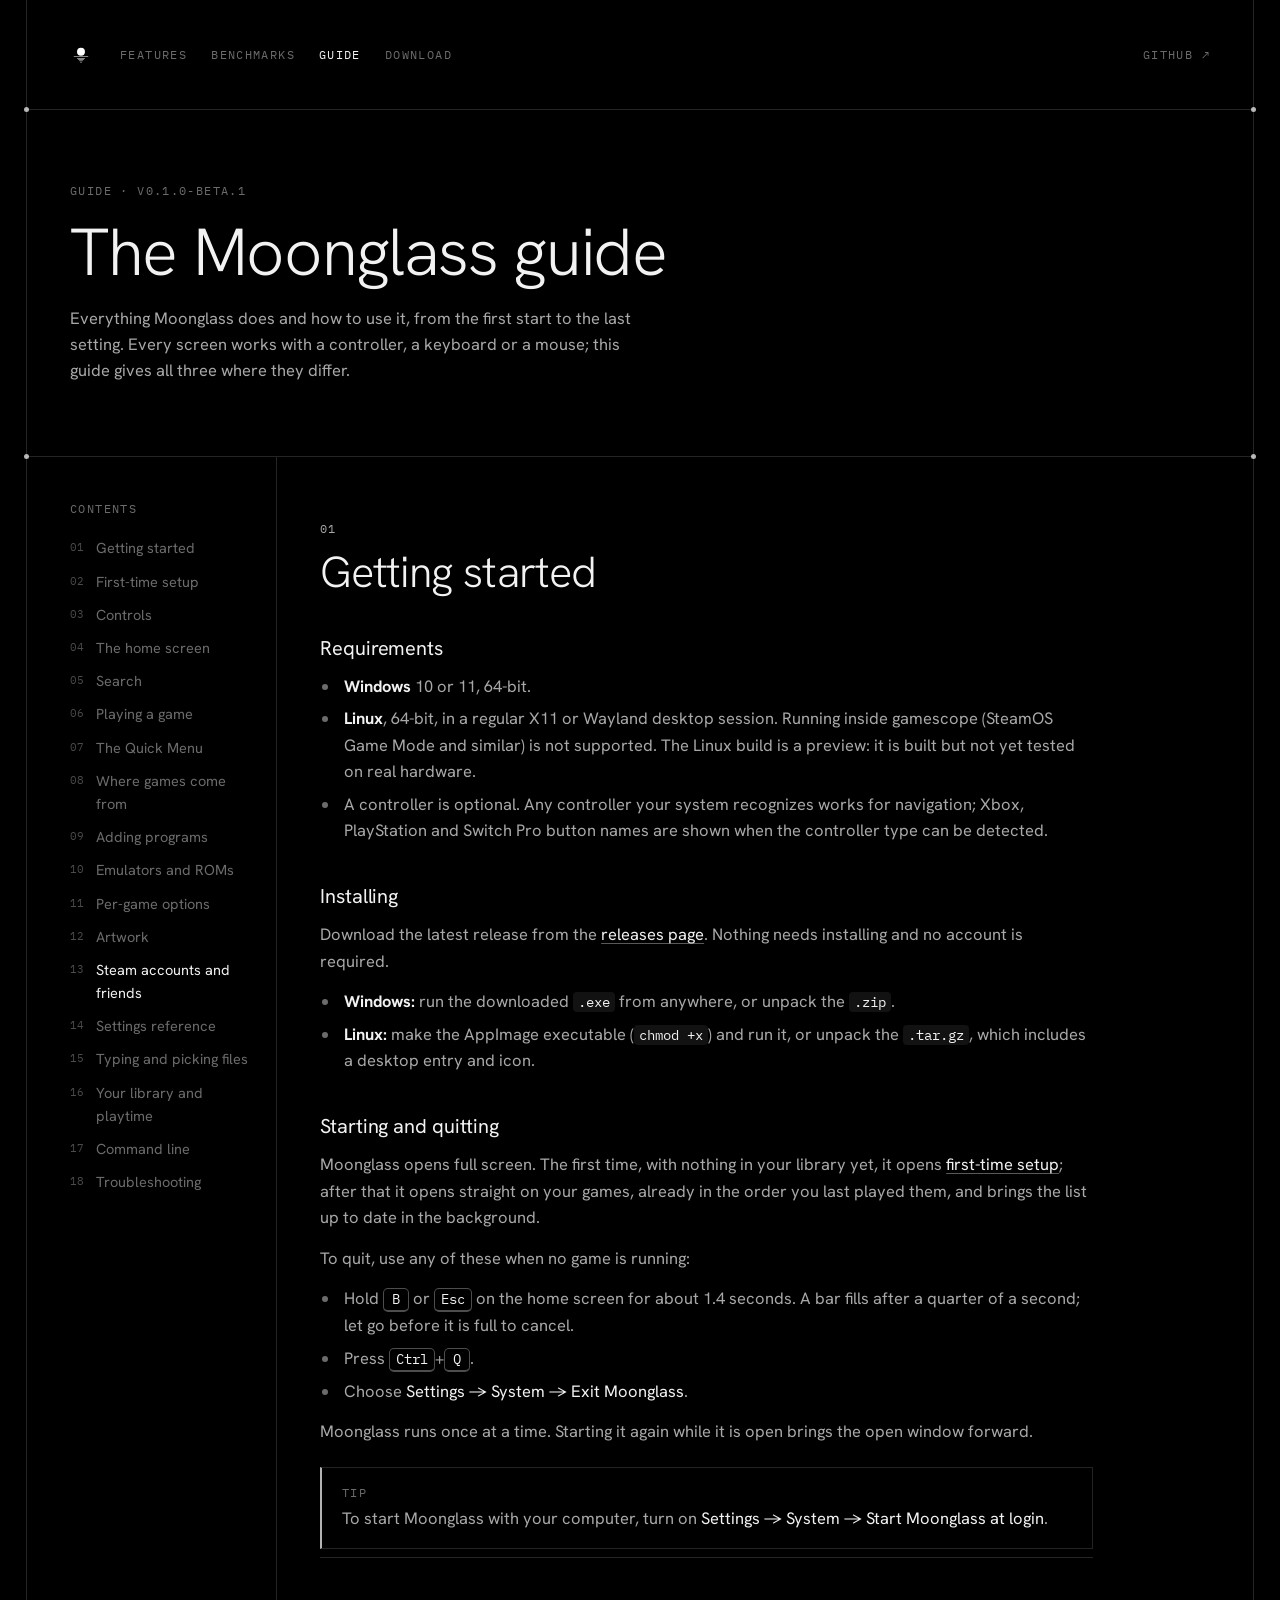
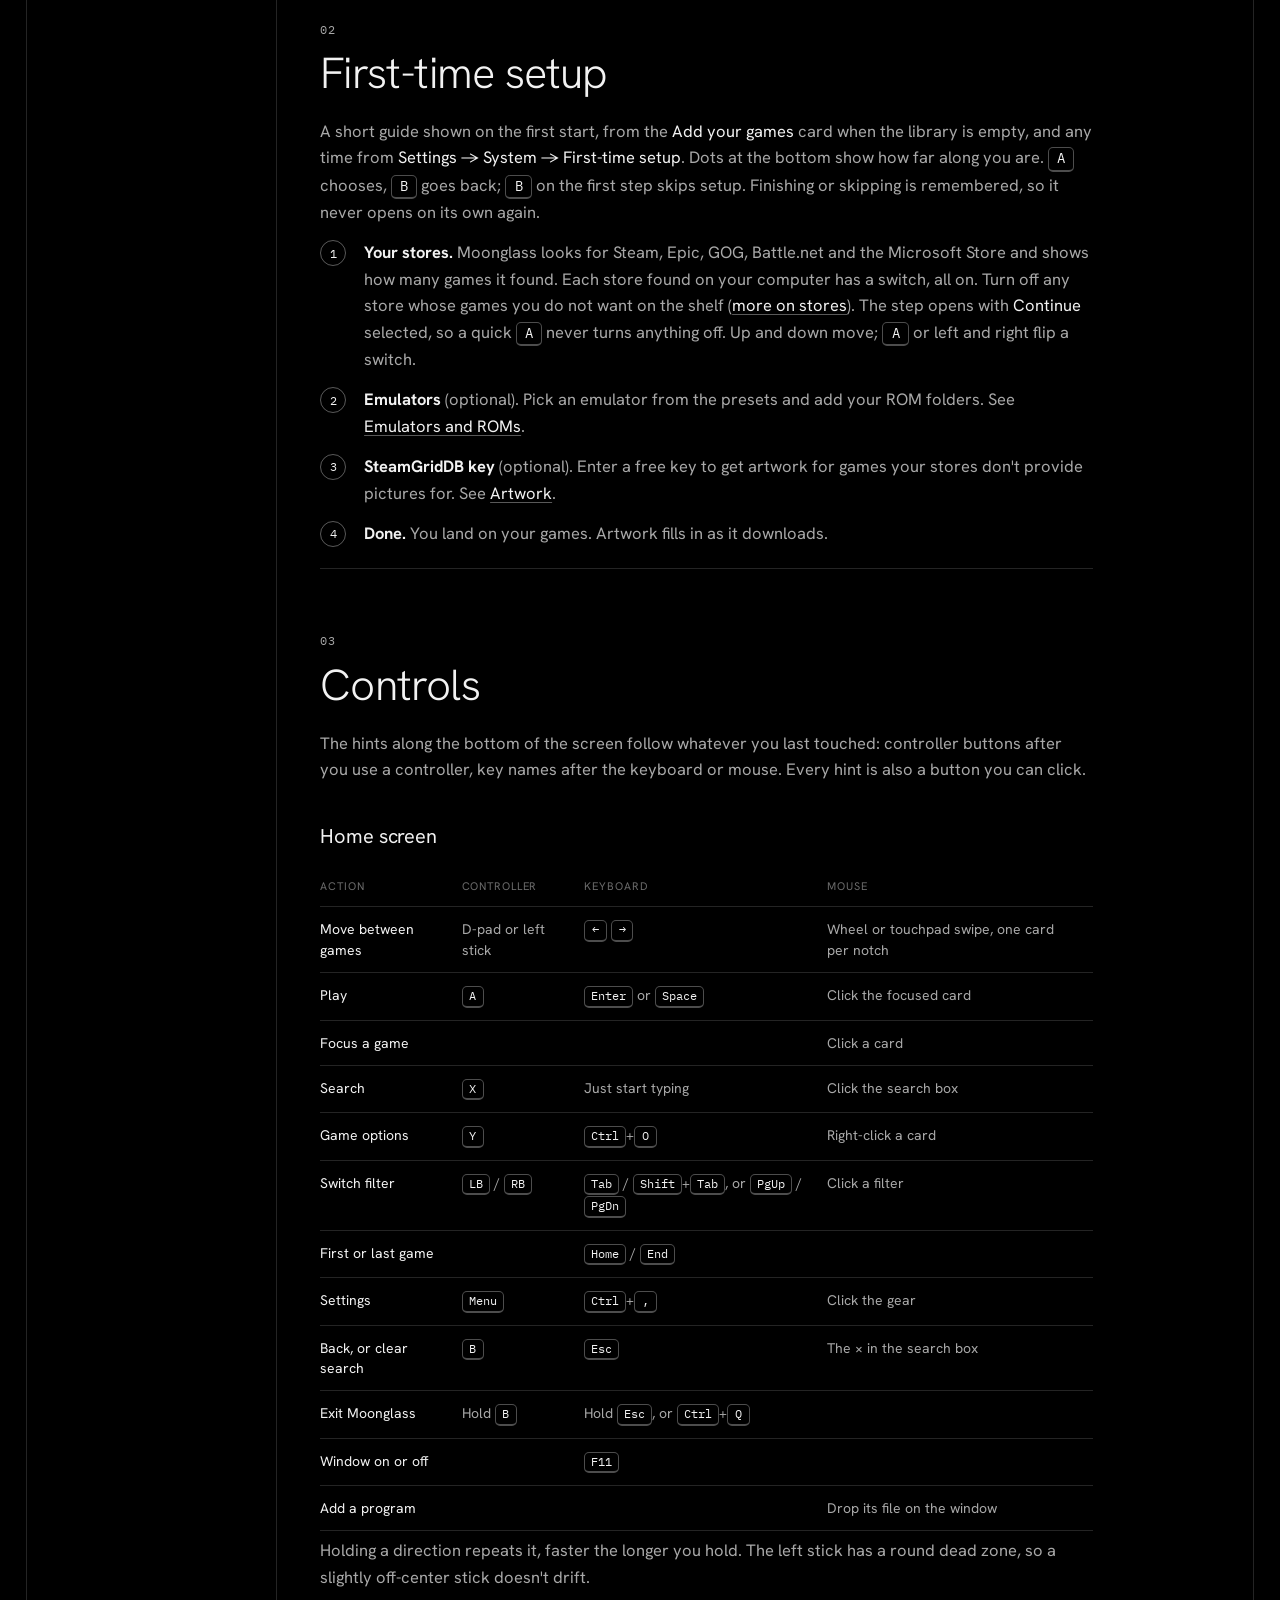
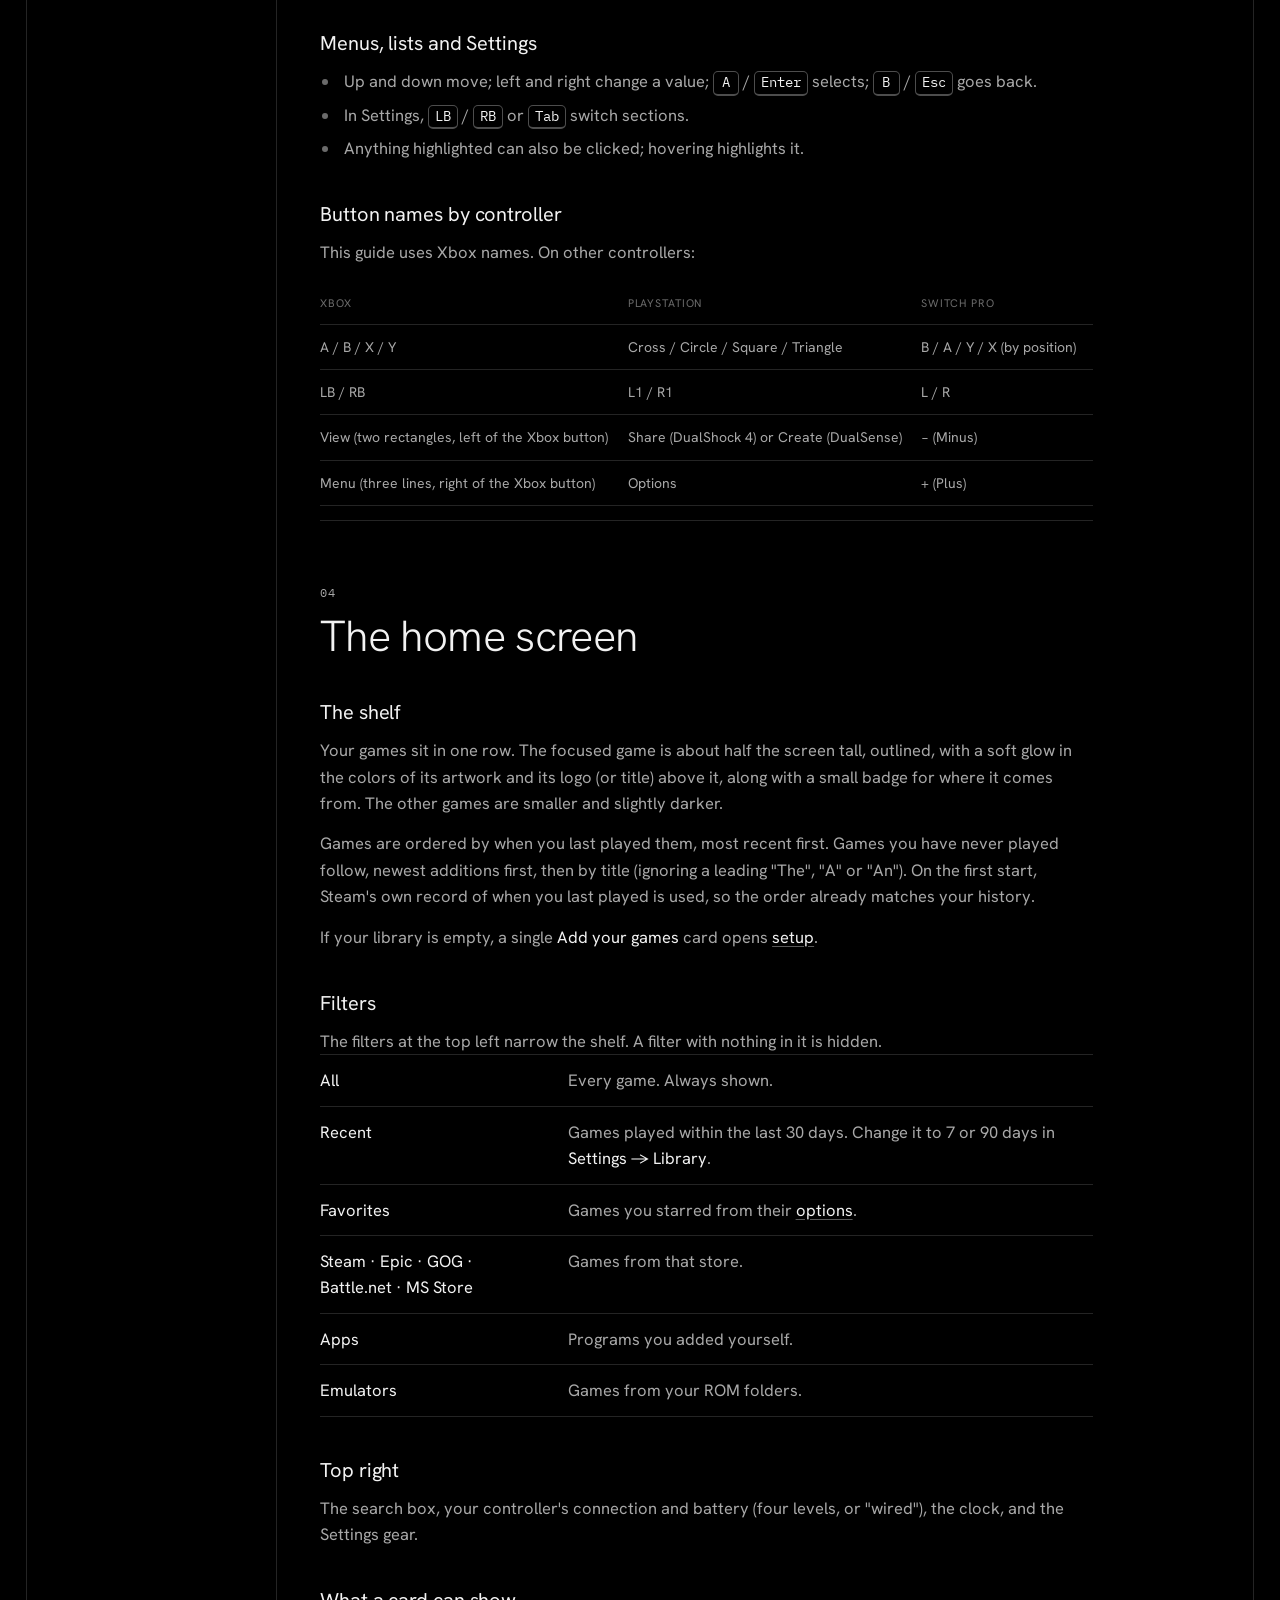
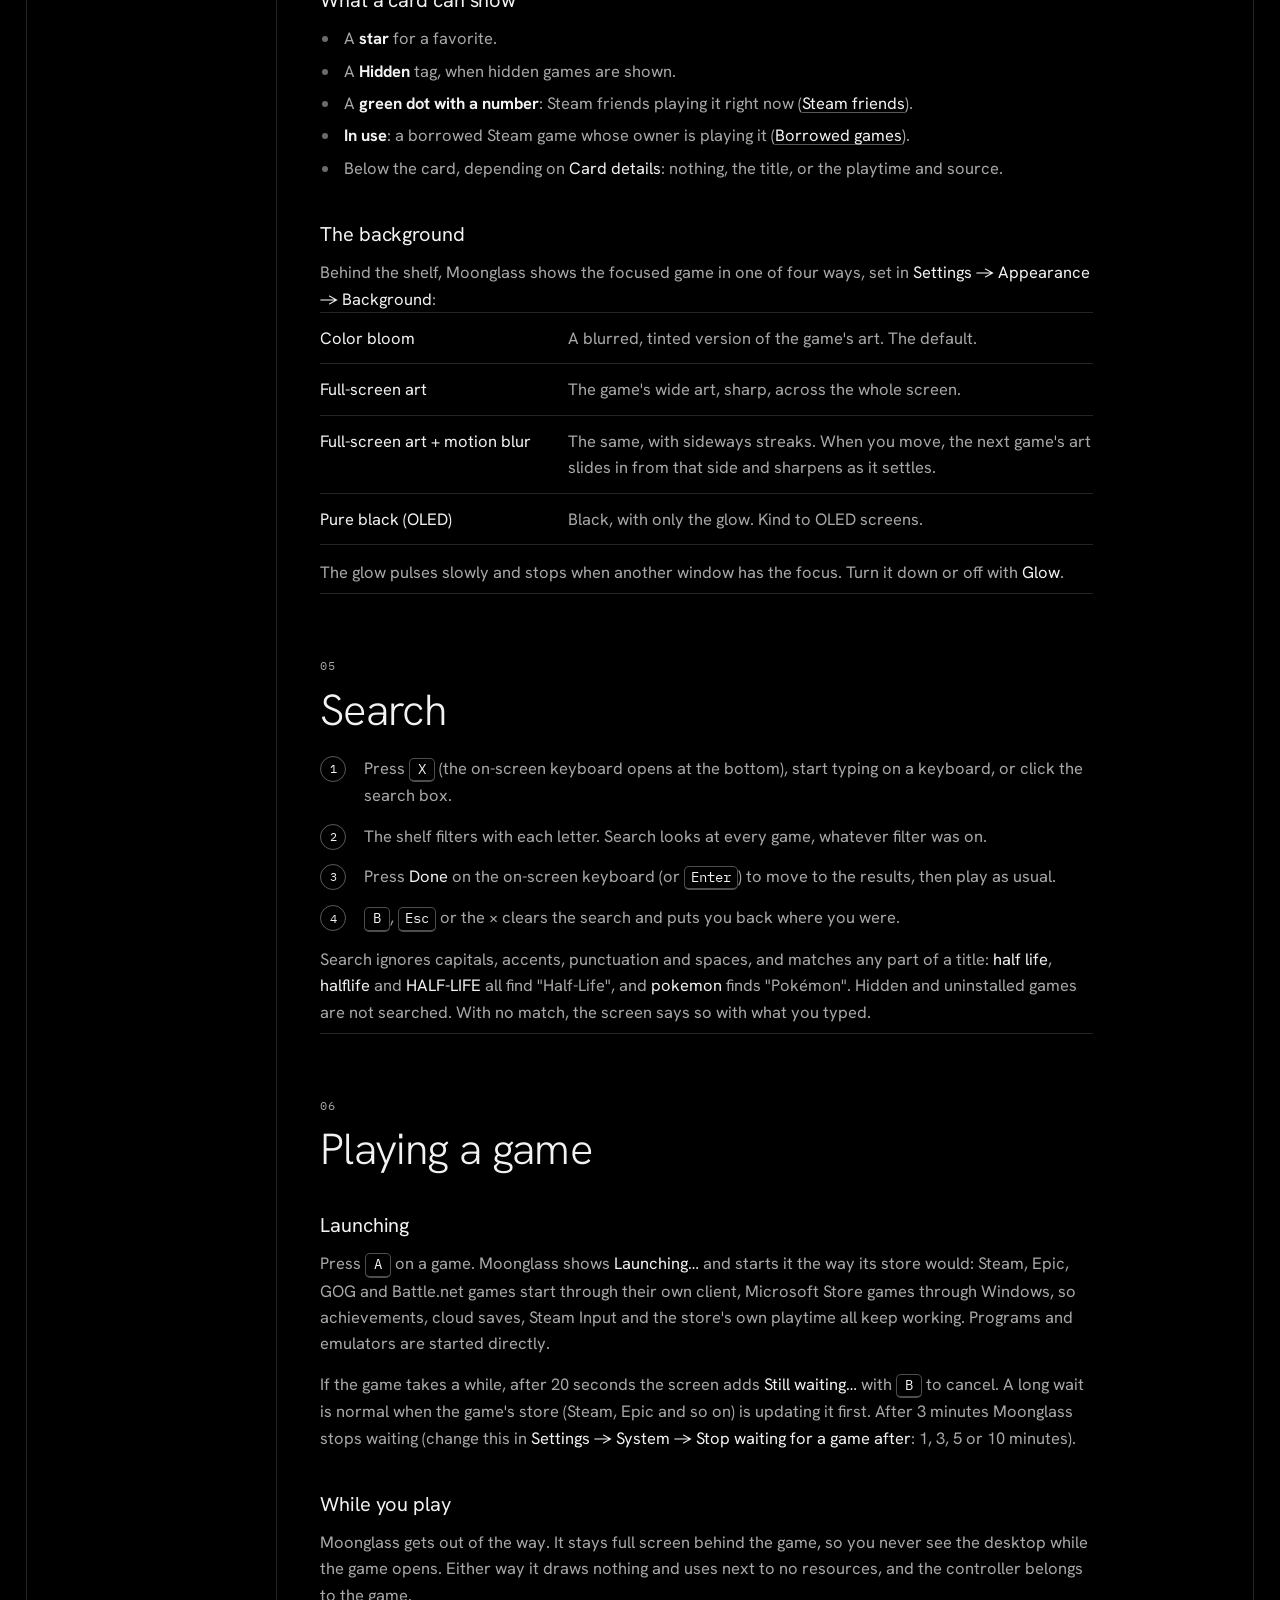
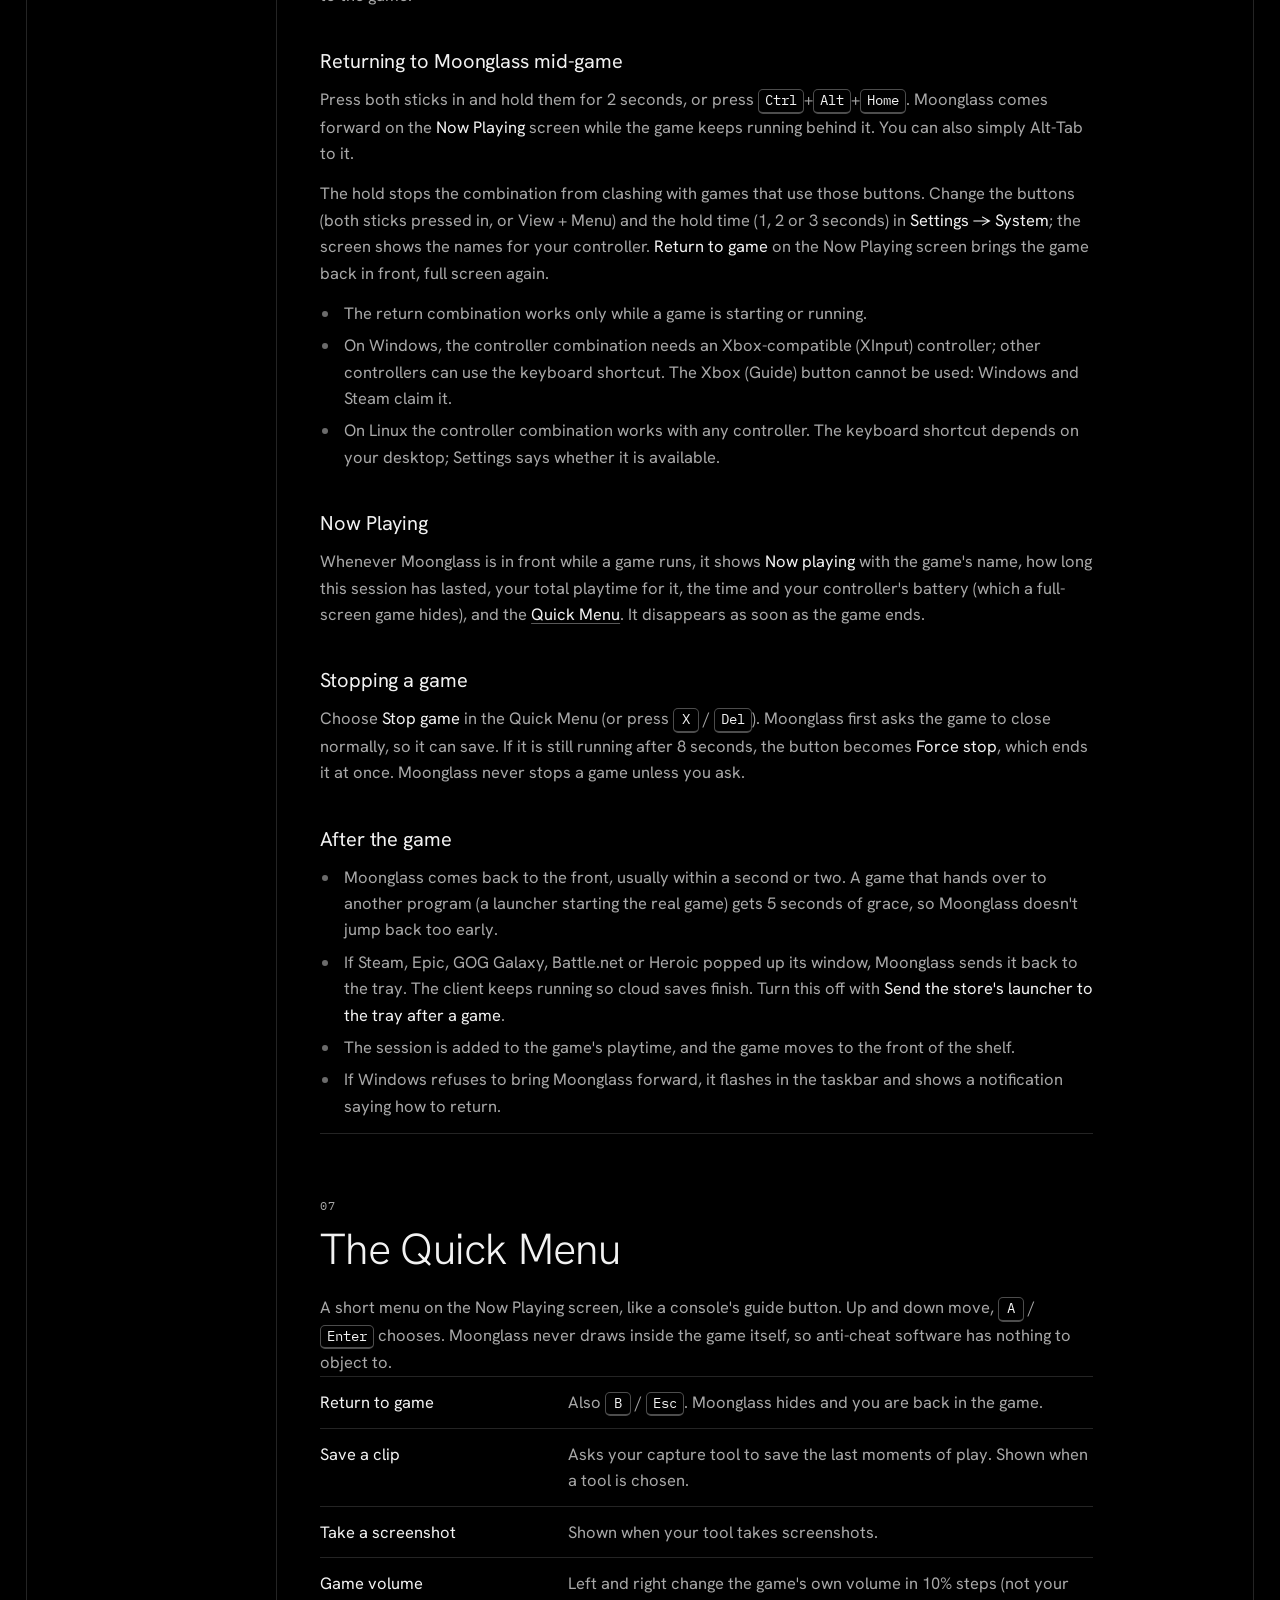
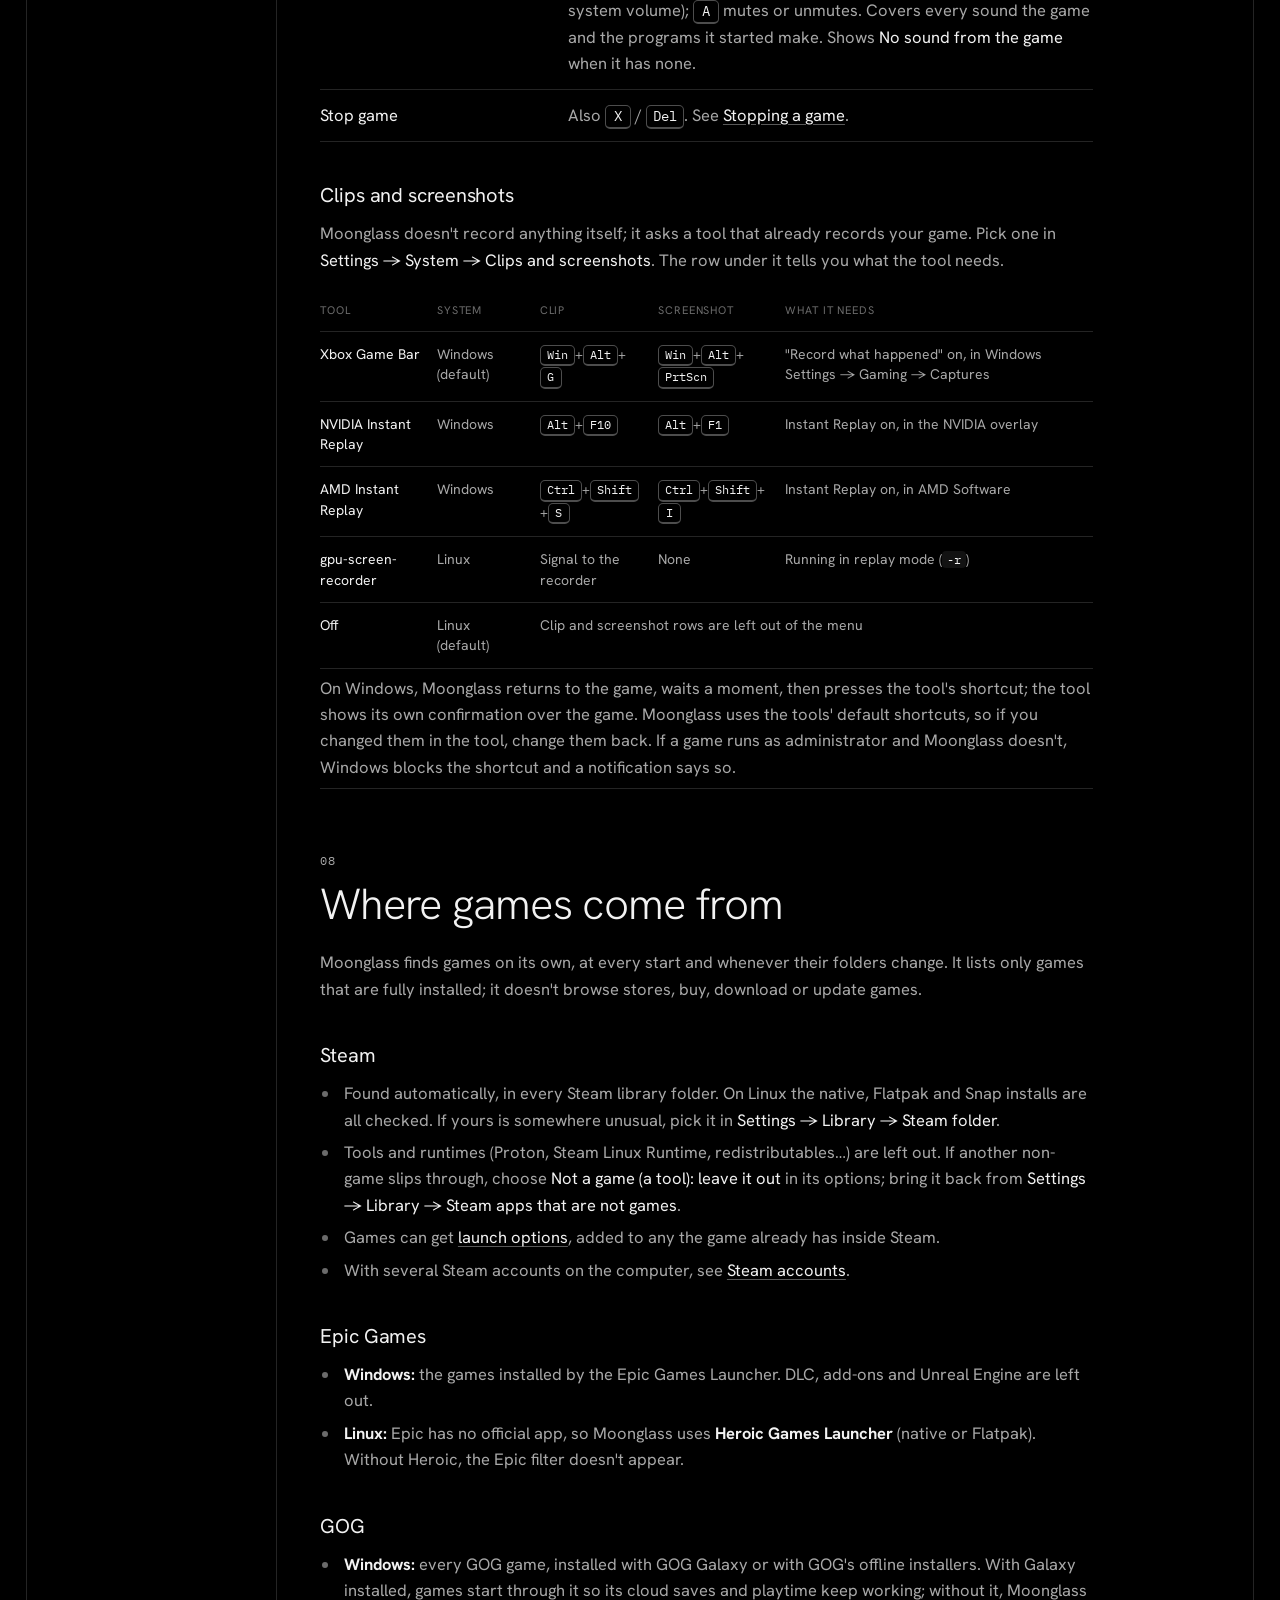
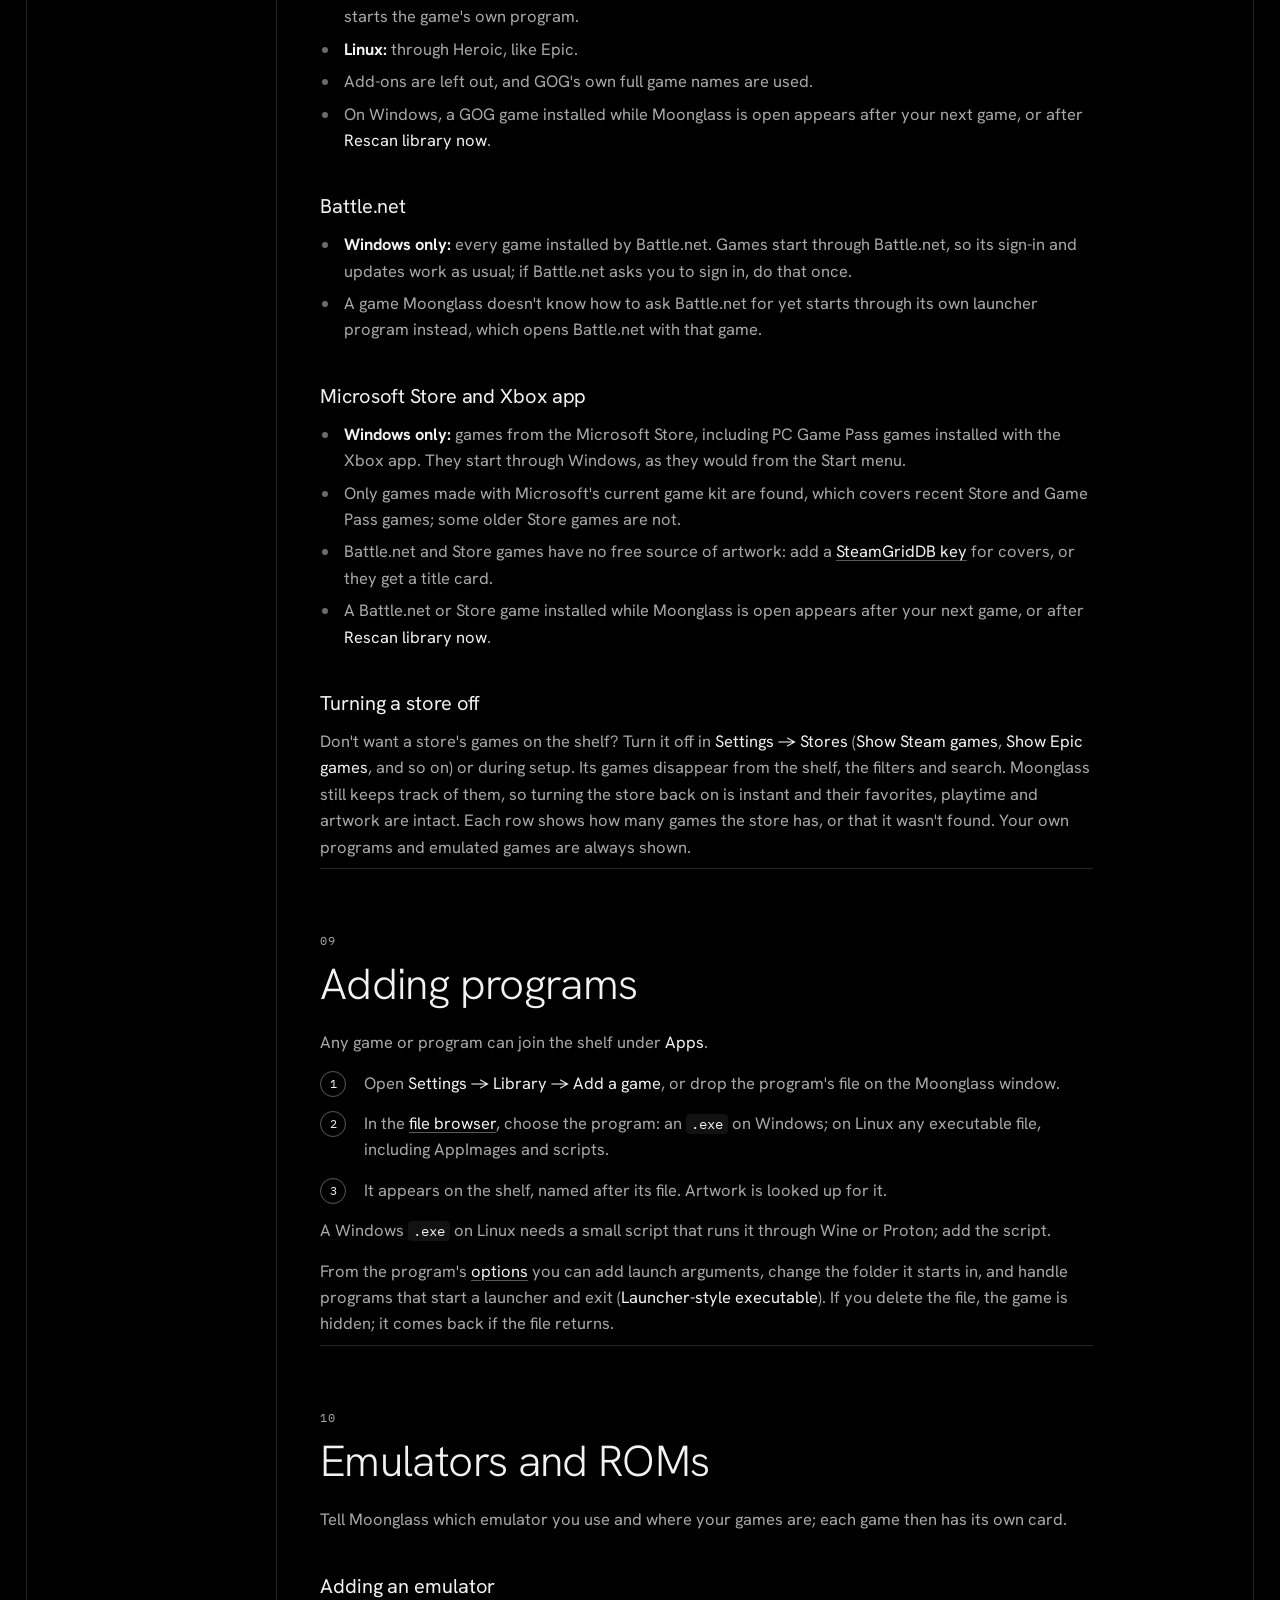
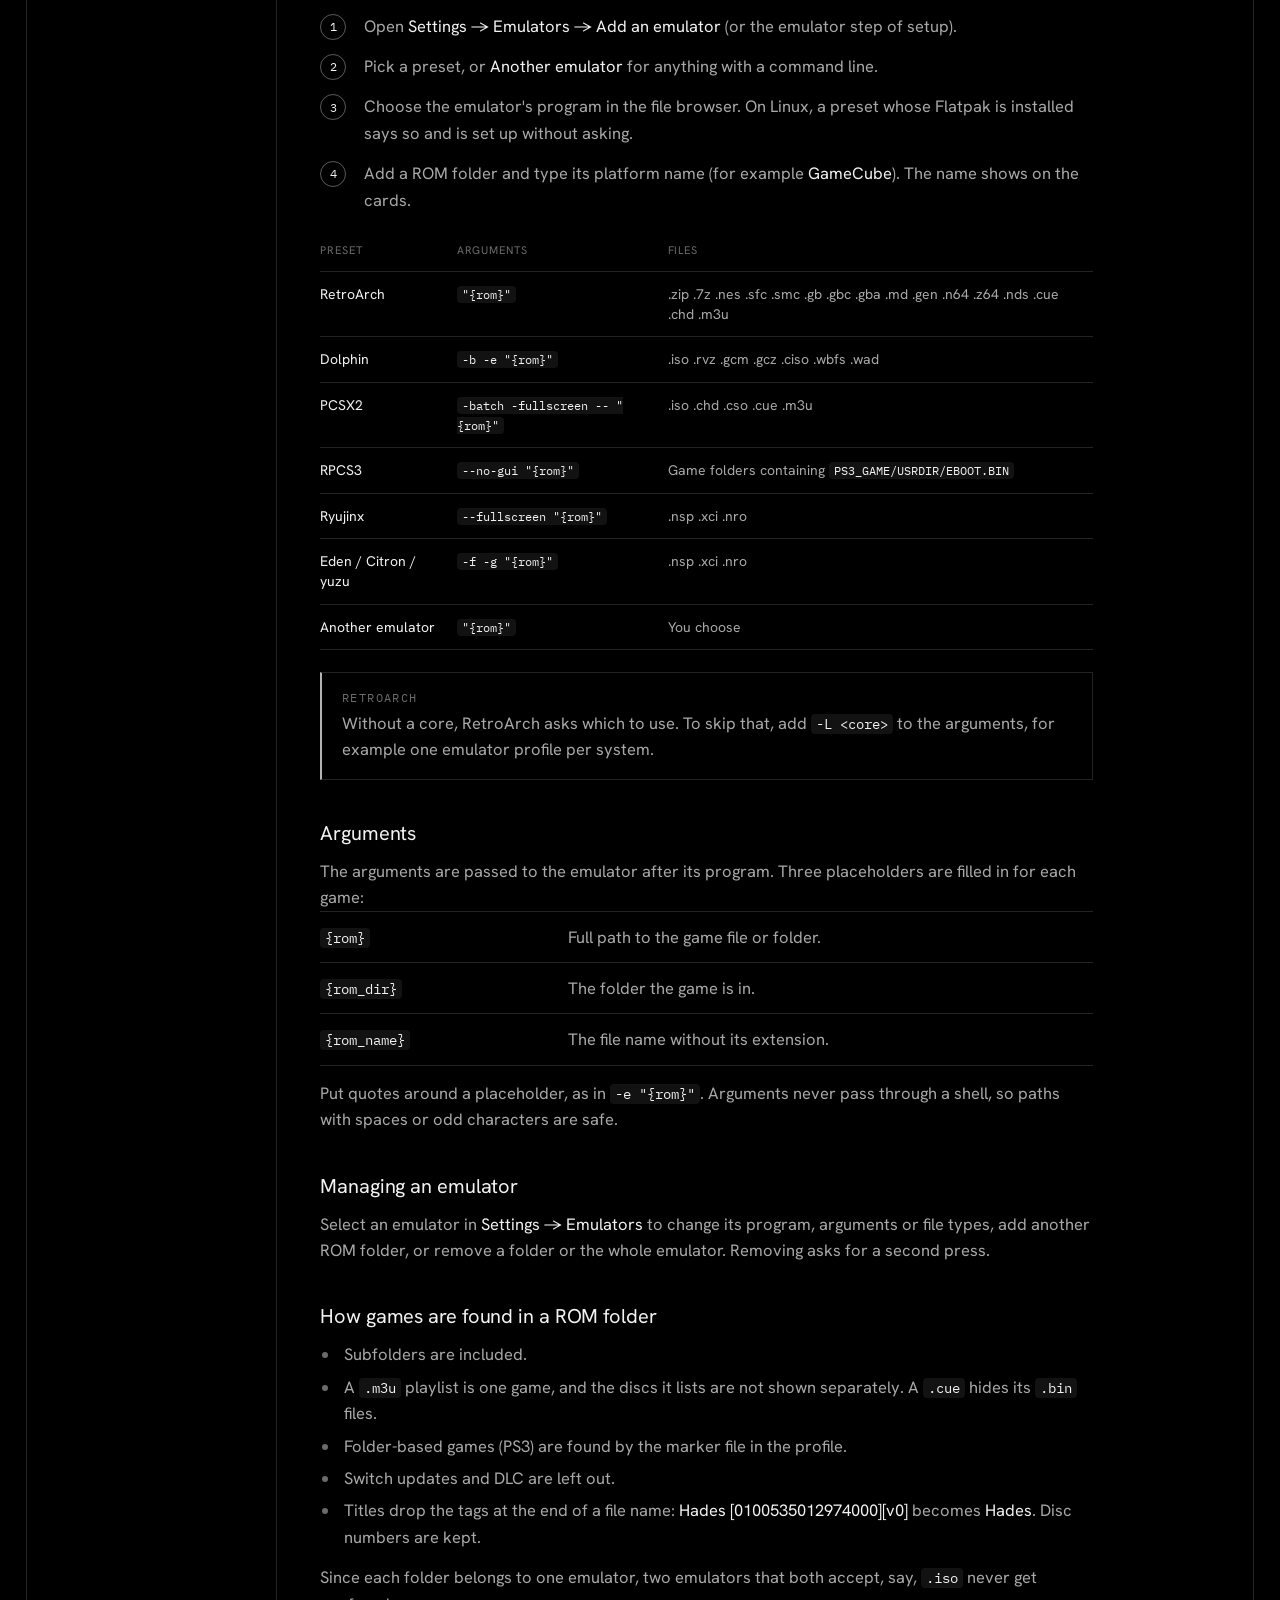
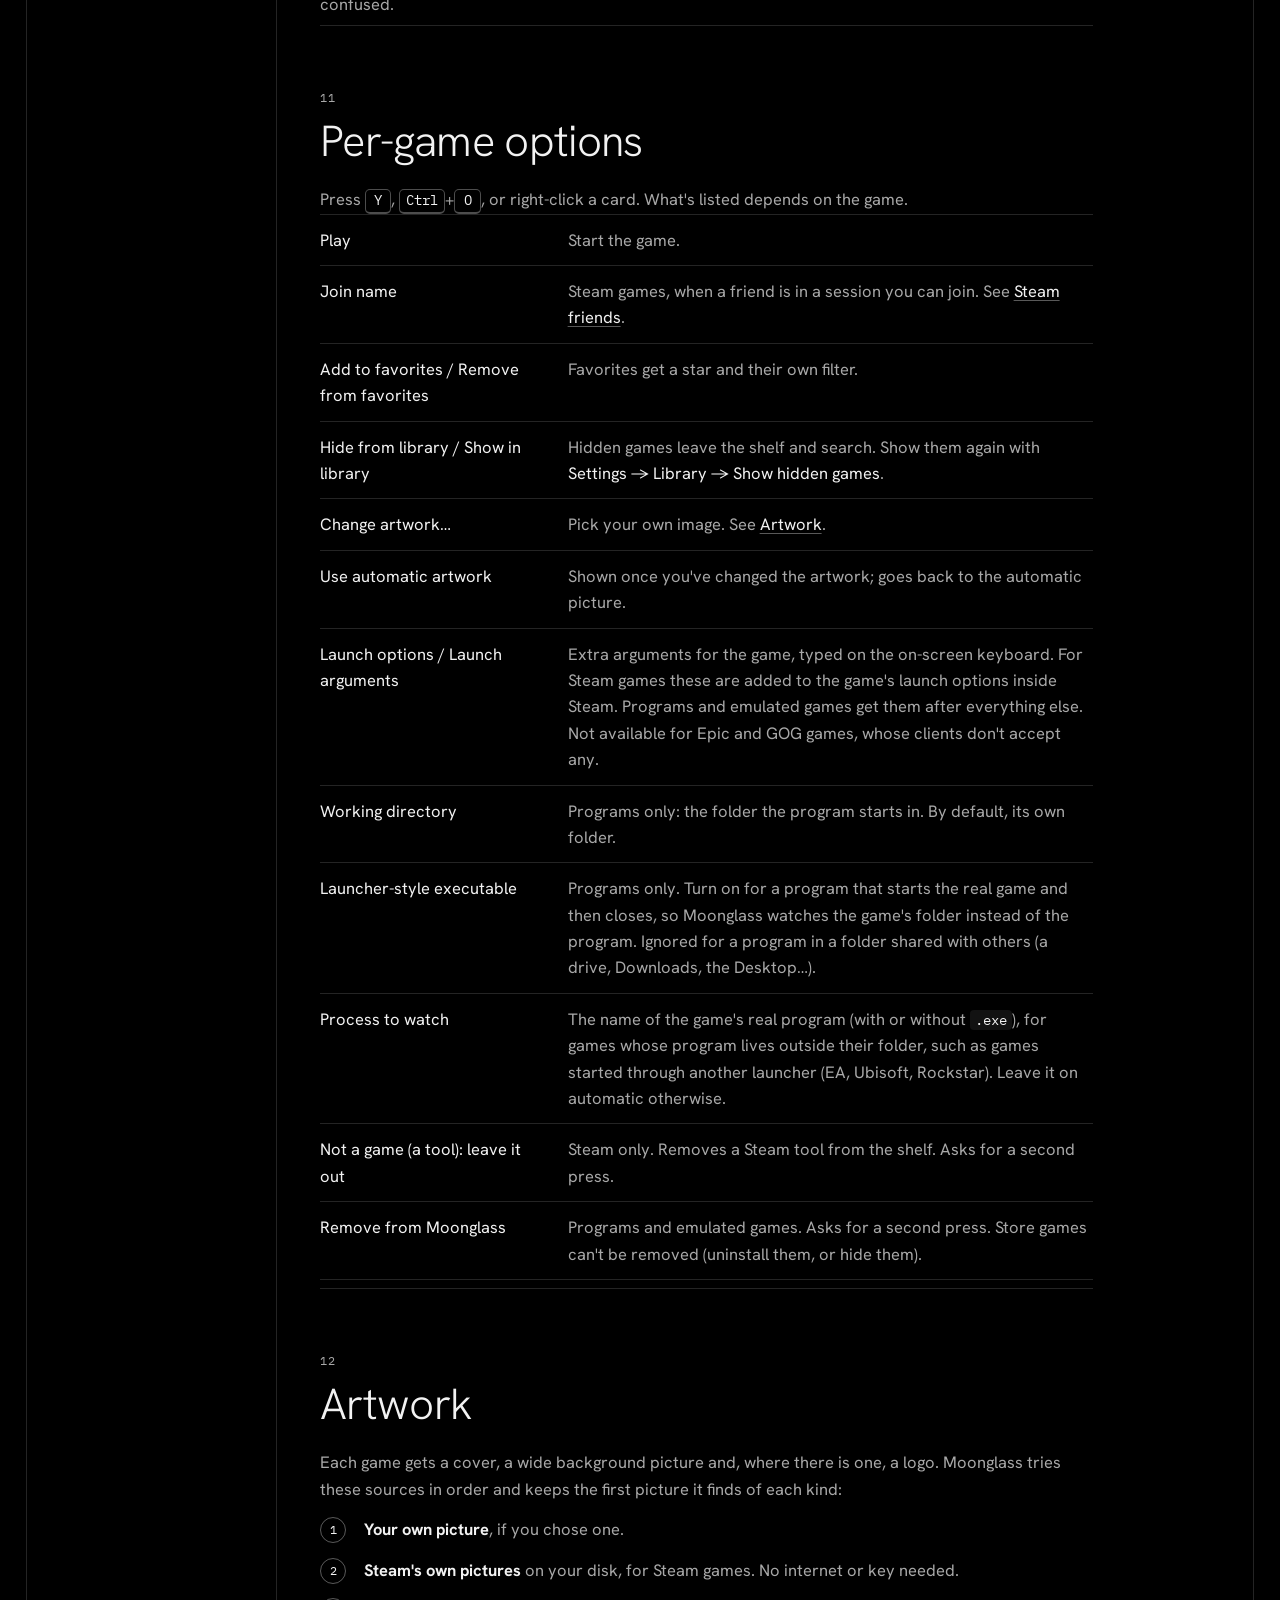
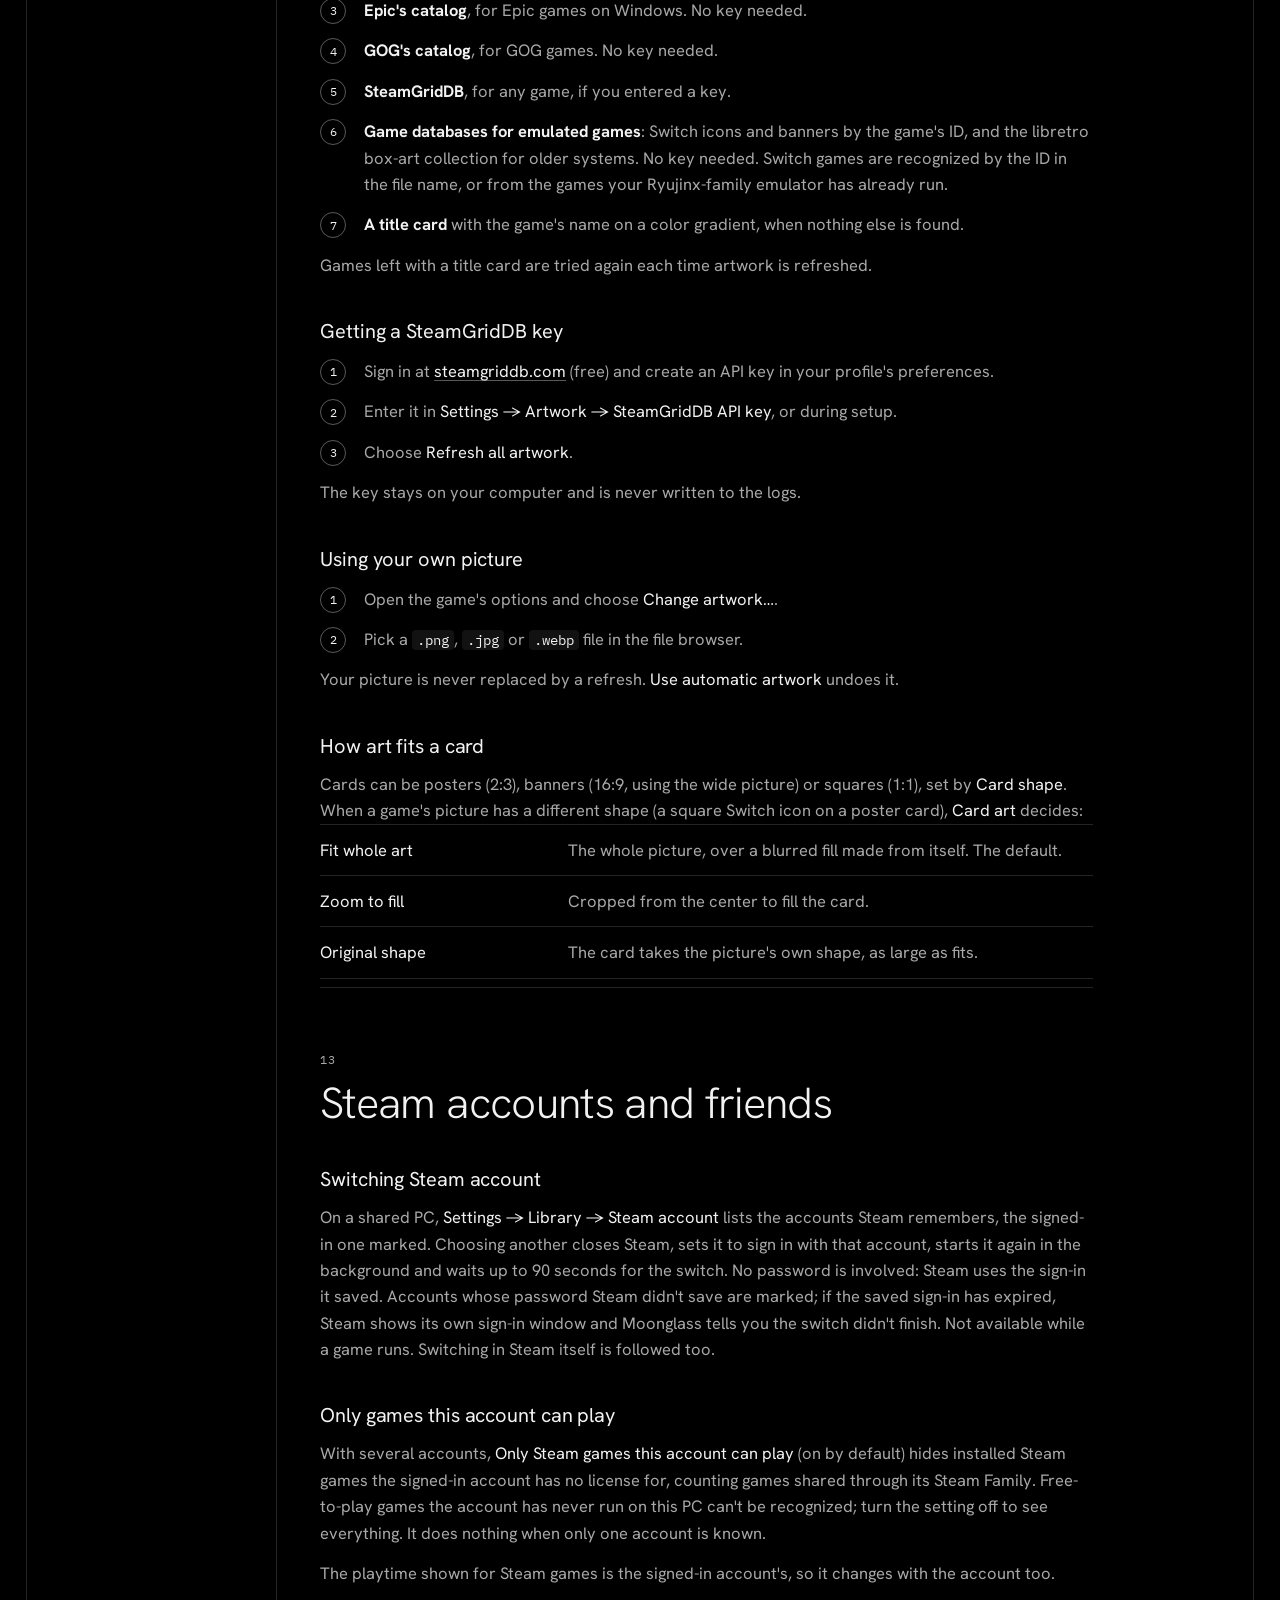
==== commit 8ff89efb: "README as a project front page; status moves to docs/STATUS.md The README now leads with what Moongl" ====
--- a/site/docs.html
+++ b/site/docs.html
@@ -27,7 +27,7 @@
   </header>
 
   <section class="rule doc-head">
-    <p class="label">Guide · v0.1.0</p>
+    <p class="label">Guide · v0.1.0-beta.1</p>
     <h1>The Moonglass guide</h1>
     <p class="head-text">Everything Moonglass does and how to use it, from the first start to the last setting. Every screen works with a controller, a keyboard or a mouse; this guide gives all three where they differ.</p>
   </section>
@@ -74,7 +74,7 @@
         </ul>
 
         <h3>Installing</h3>
-        <p>Download the latest release from the <a href="https://github.com/hxpe-dev/moonglass-launcher/releases/latest">releases page</a>. Nothing needs installing and no account is required.</p>
+        <p>Download the latest release from the <a href="https://github.com/hxpe-dev/moonglass-launcher/releases">releases page</a>. Nothing needs installing and no account is required.</p>
         <ul>
           <li><strong>Windows:</strong> run the downloaded <code>.exe</code> from anywhere, or unpack the <code>.zip</code>.</li>
           <li><strong>Linux:</strong> make the AppImage executable (<code>chmod +x</code>) and run it, or unpack the <code>.tar.gz</code>, which includes a desktop entry and icon.</li>
@@ -571,6 +571,8 @@
               <tr><th scope="row">First-time setup</th><td>Run <a href="#setup">setup</a> again.</td></tr>
               <tr><th scope="row">Logs</th><td>Where the log files are.</td></tr>
               <tr><th scope="row">Version</th><td>The Moonglass version.</td></tr>
+              <tr><th scope="row">Updates</th><td>Check for a new version, install it, then restart into it. Betas get newer betas and final releases; a final release gets final releases only.</td></tr>
+              <tr><th scope="row">Check for updates at startup</th><td><strong>On</strong> · Off. Says something only when there is a new version.</td></tr>
               <tr><th scope="row">Exit Moonglass</th><td>Quit.</td></tr>
             </tbody>
           </table>
@@ -730,7 +732,7 @@
       <nav class="cell" aria-label="Read">
         <p class="label">Read</p>
         <a href="docs.html">Guide</a>
-        <a href="https://github.com/hxpe-dev/moonglass-launcher/blob/main/SPEC.md">Specification</a>
+        <a href="https://github.com/hxpe-dev/moonglass-launcher/blob/main/docs/SPEC.md">Specification</a>
         <a href="https://github.com/hxpe-dev/moonglass-launcher/blob/main/BENCH.md">Benchmarks</a>
       </nav>
       <nav class="cell" aria-label="Site">
@@ -741,7 +743,7 @@
       </nav>
     </div>
     <div class="legal rule label">
-      <span>Moonglass 0.1.0</span>
+      <span>Moonglass 0.1.0-beta.1</span>
       <span>Not affiliated with Valve, Epic Games, GOG, Blizzard, Microsoft, Playnite or One Game Launcher</span>
     </div>
   </footer>
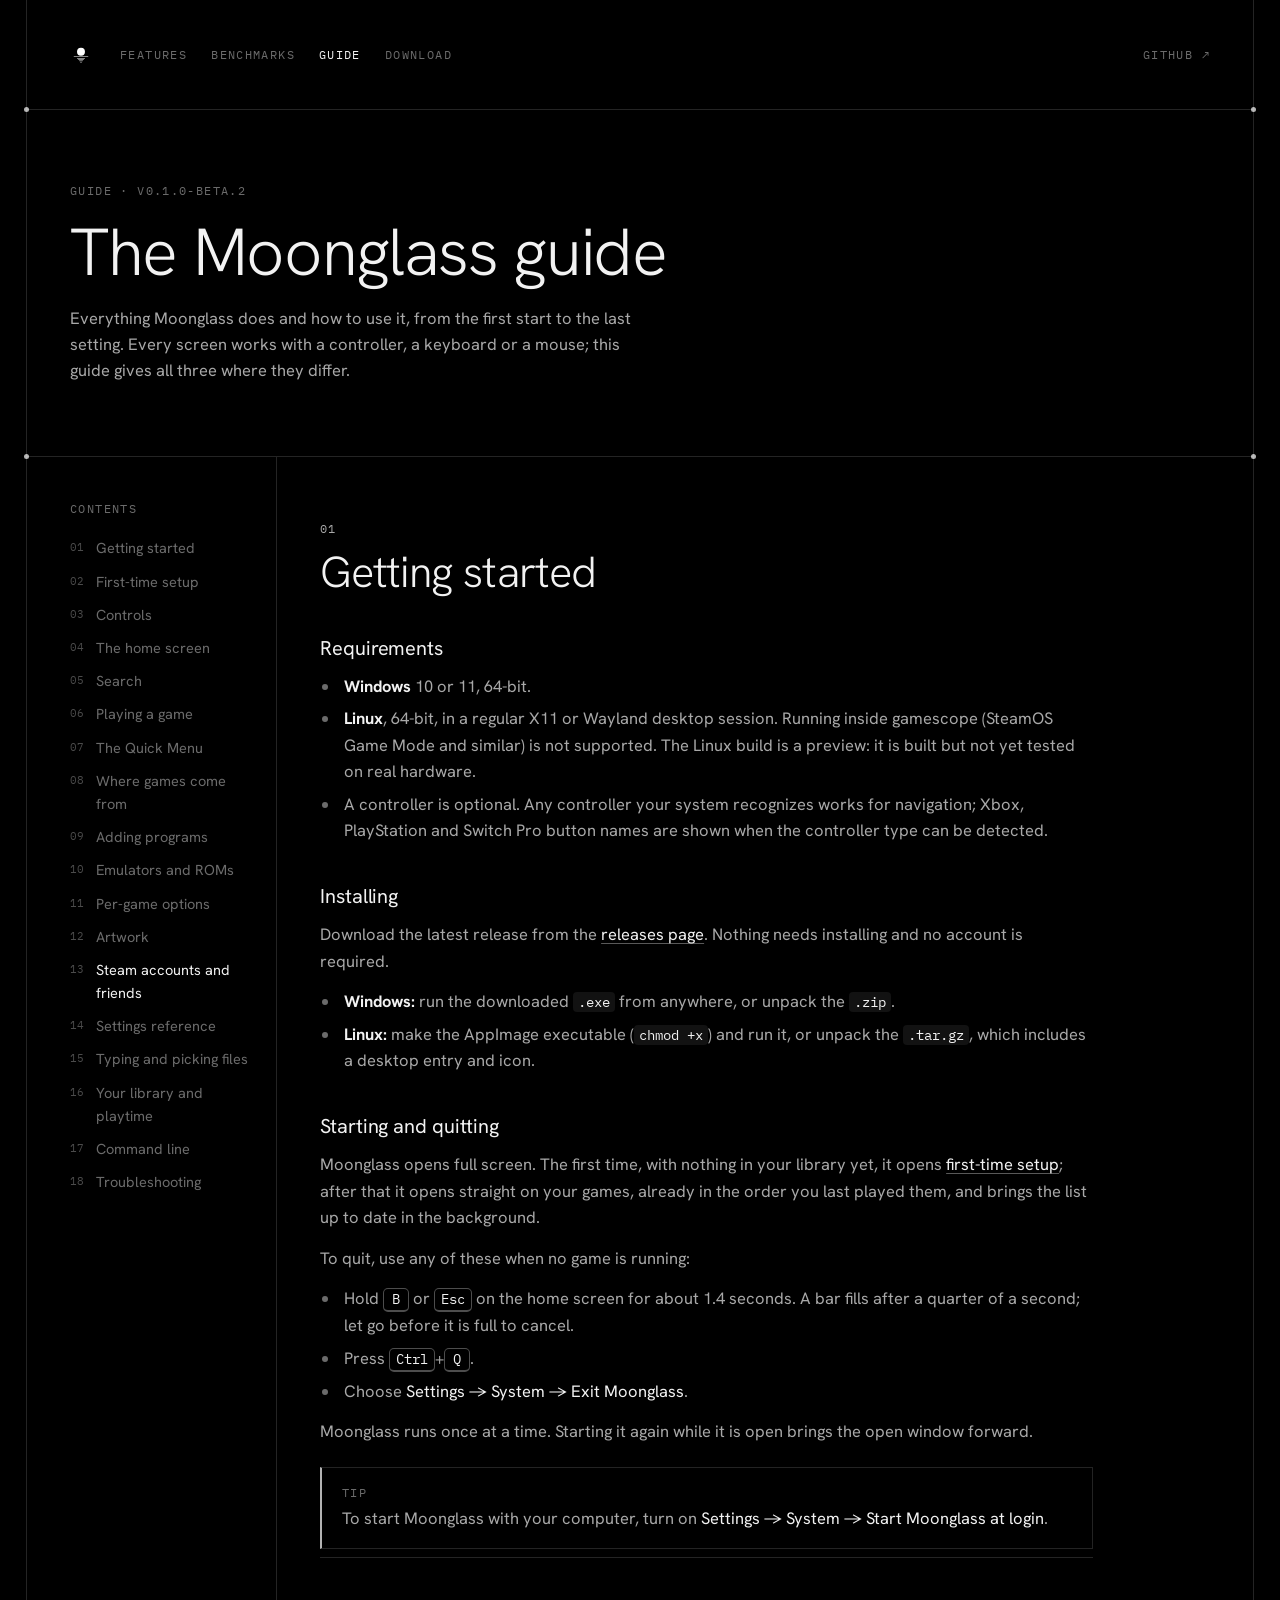
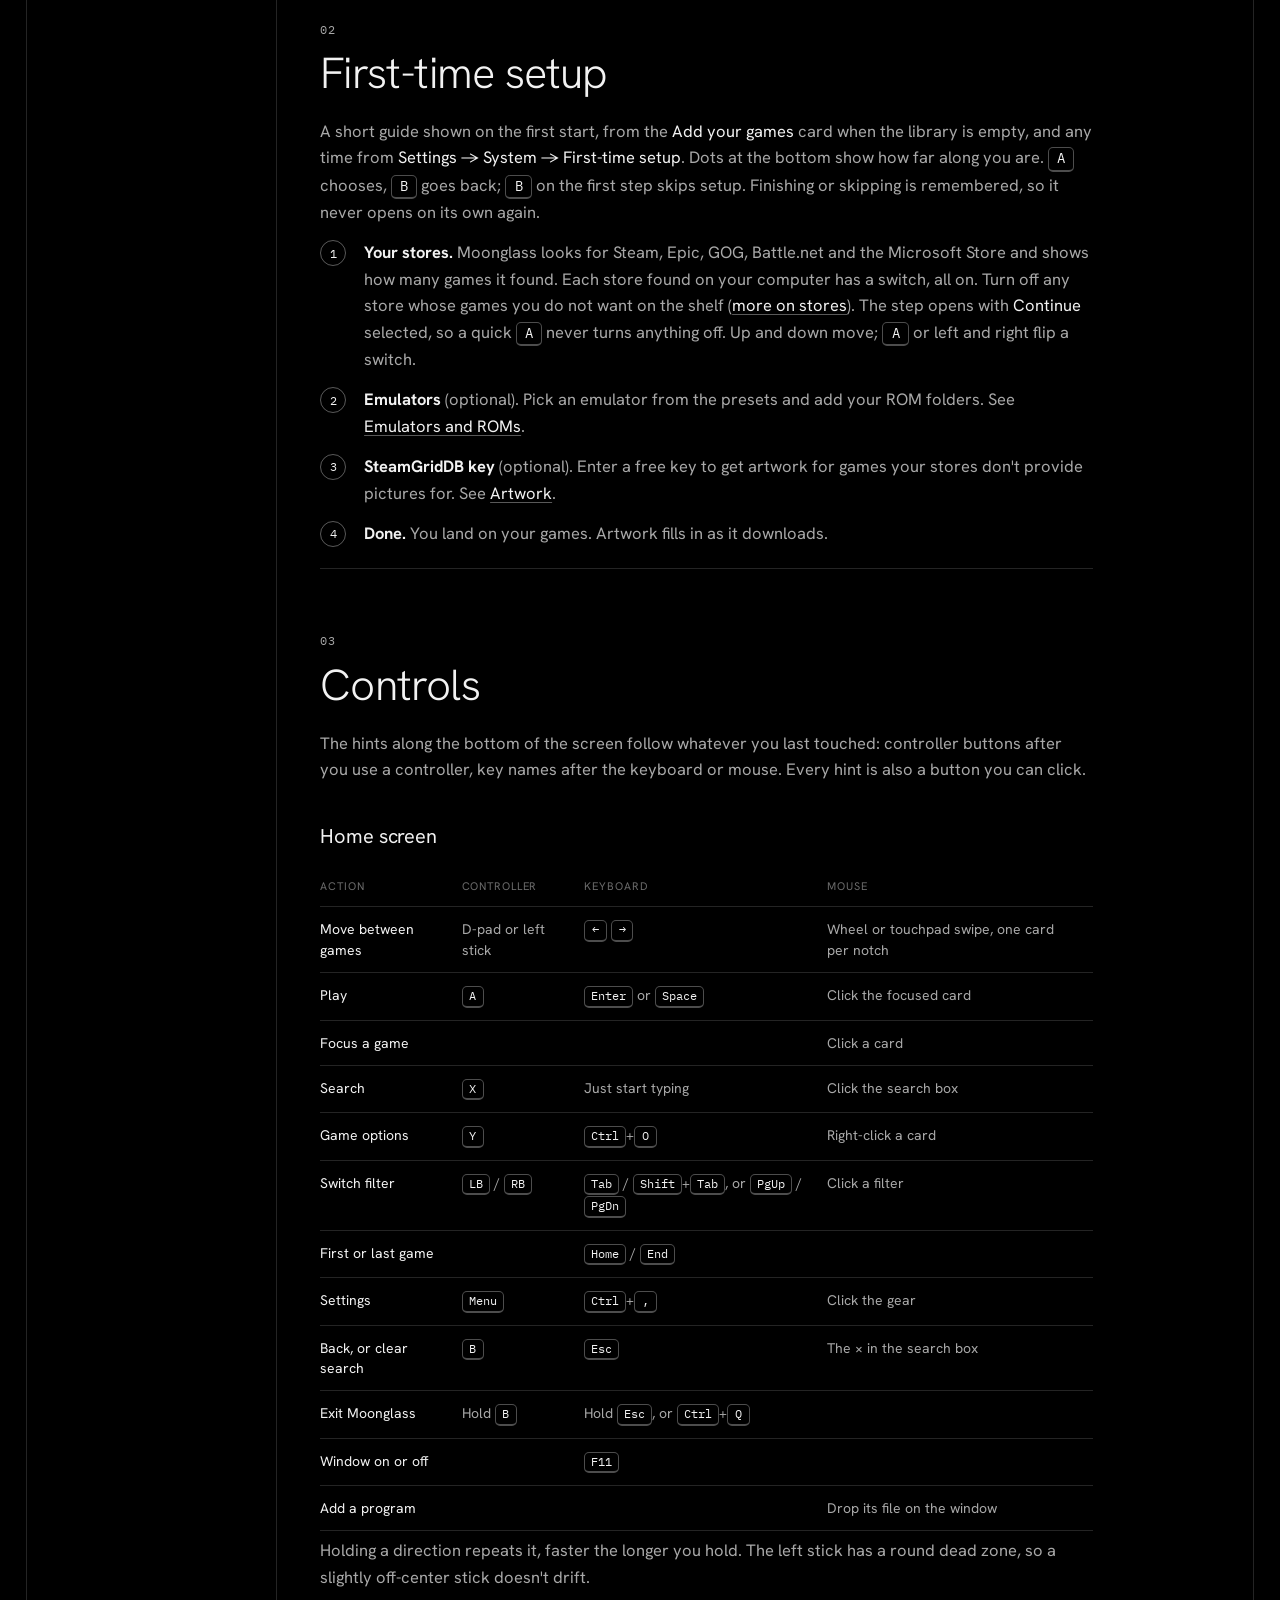
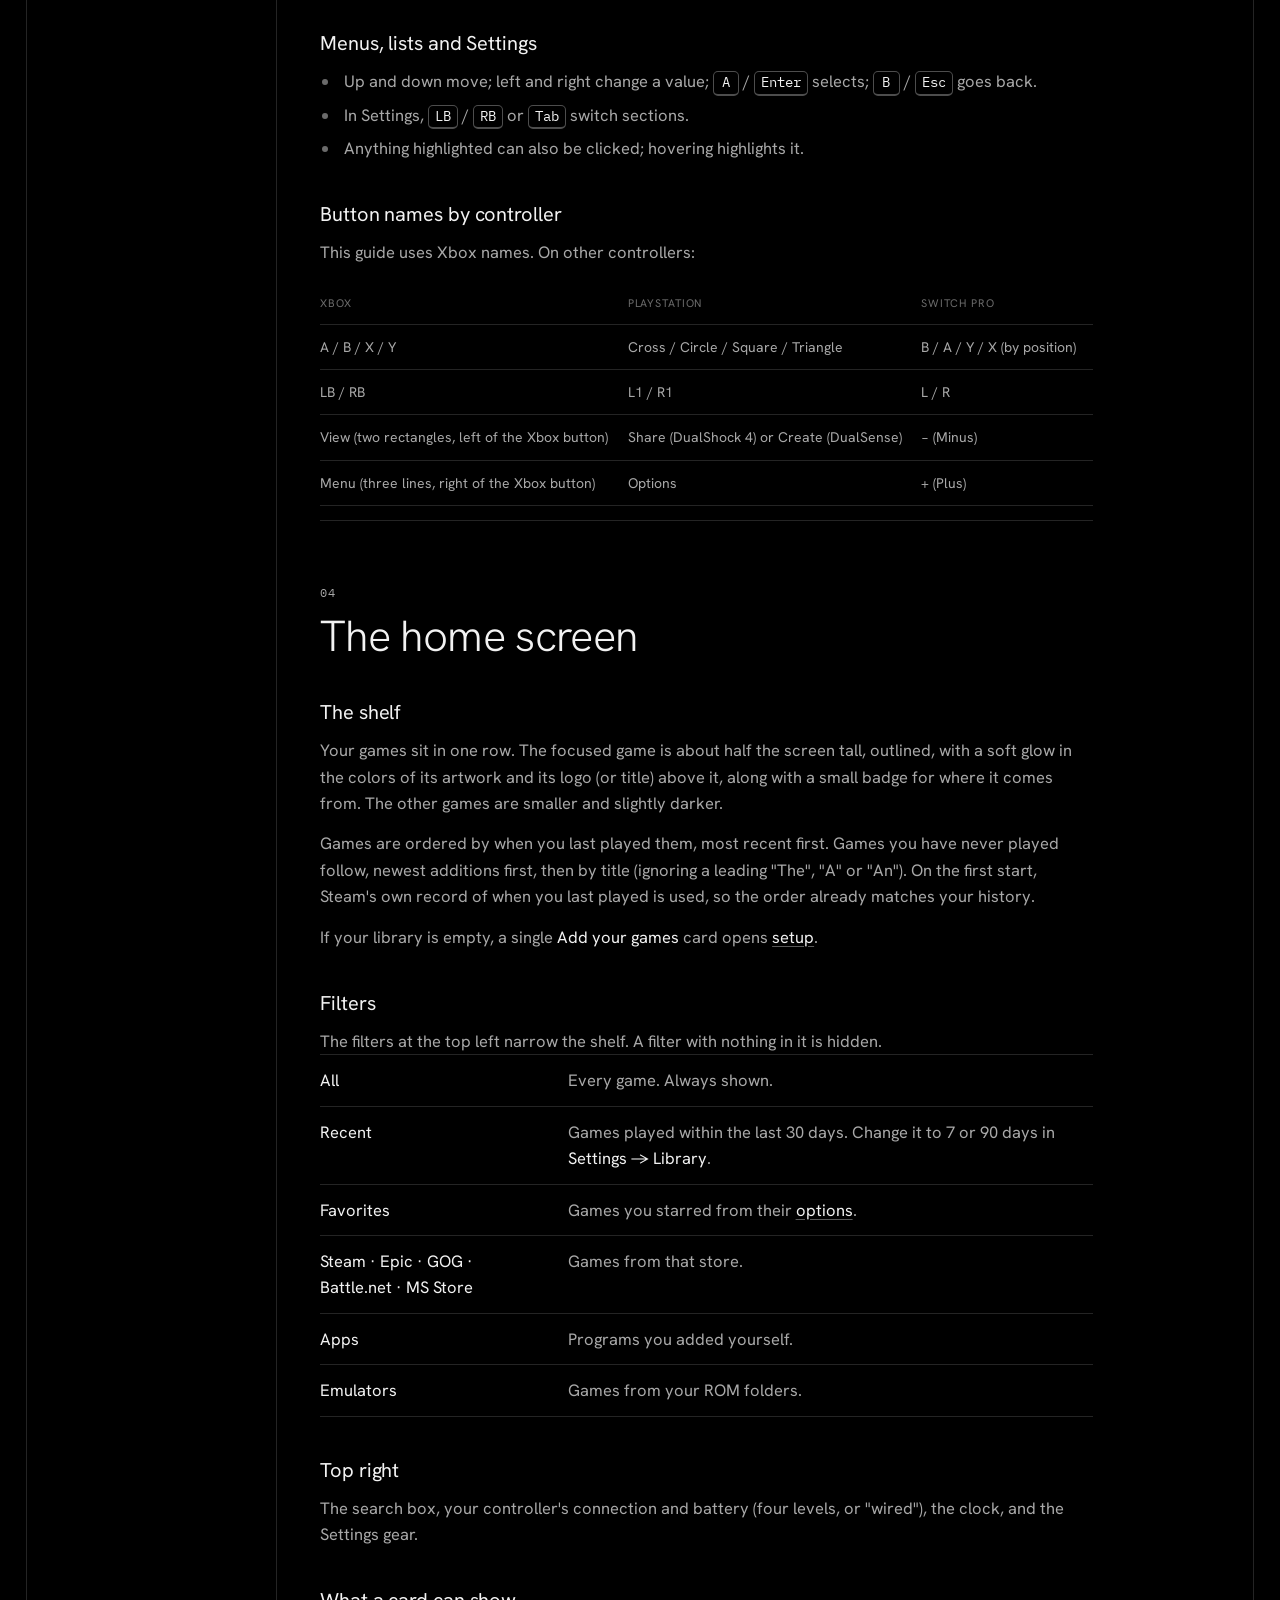
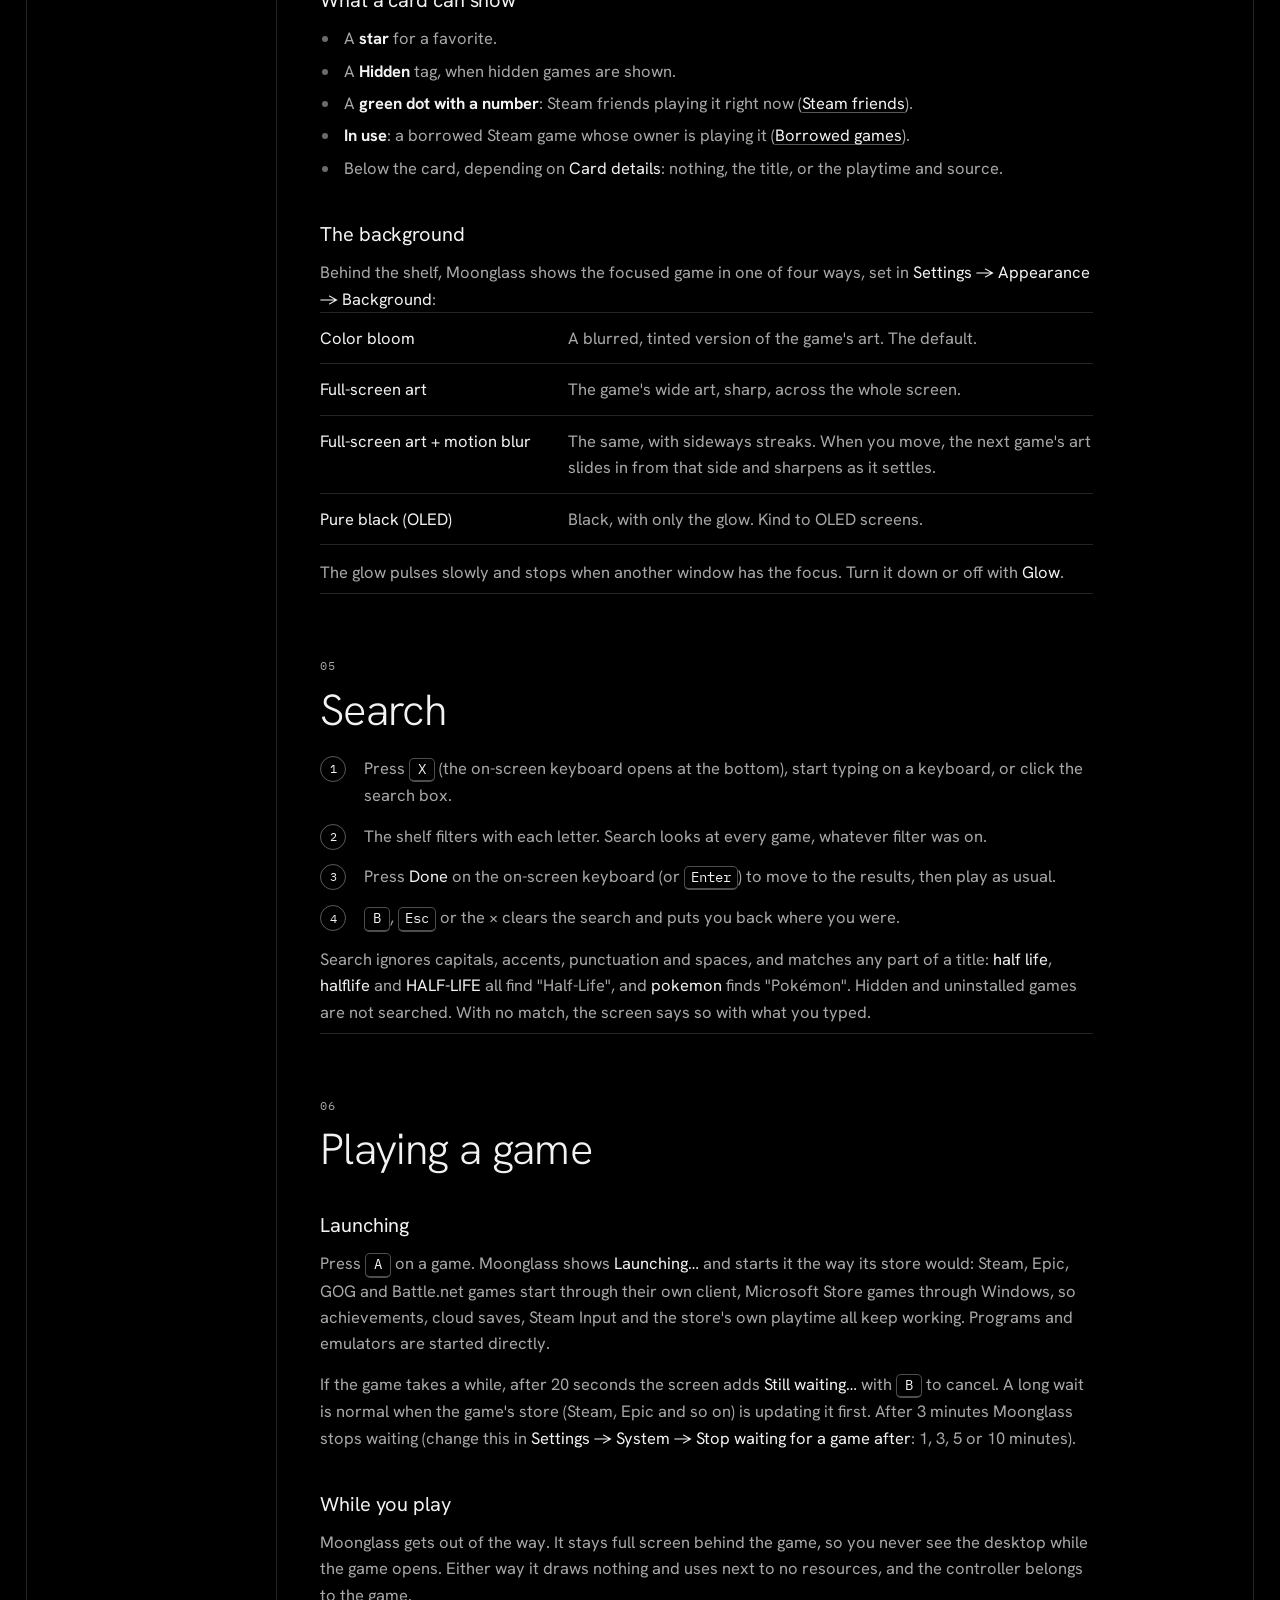
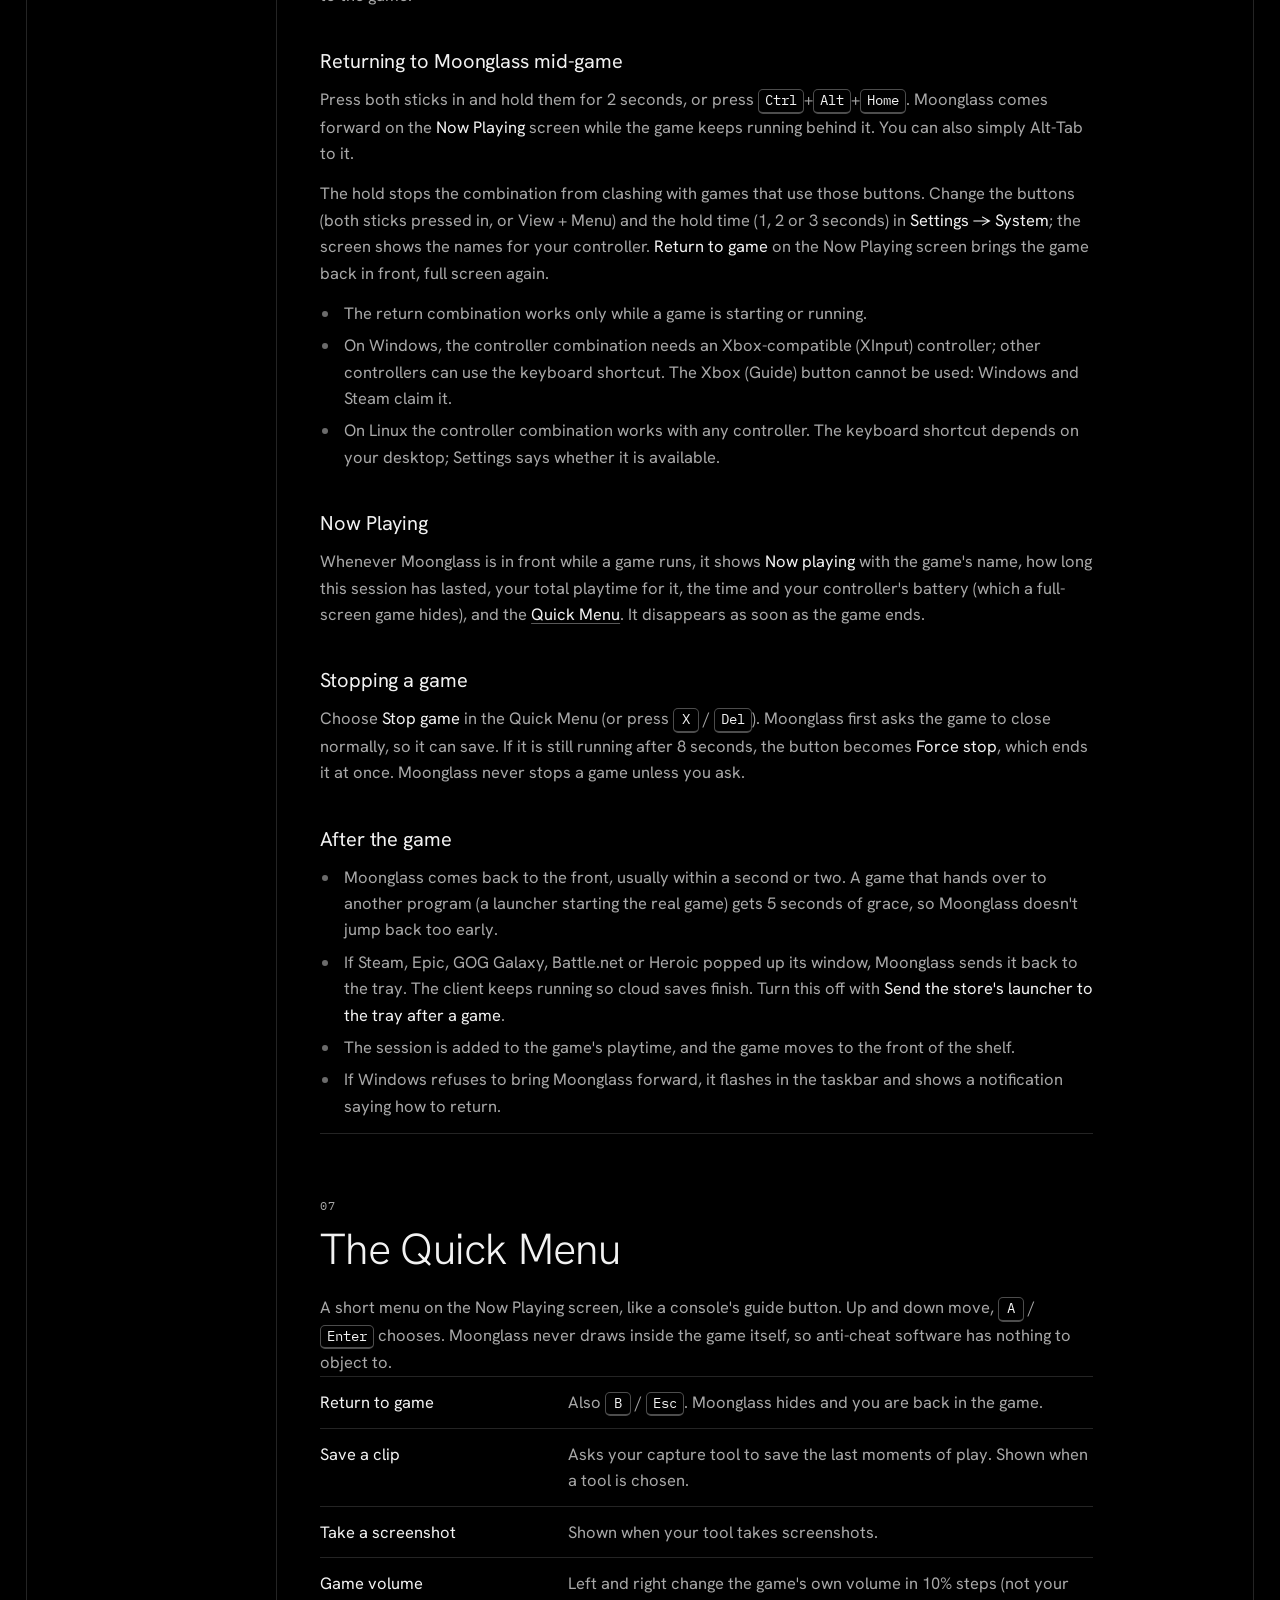
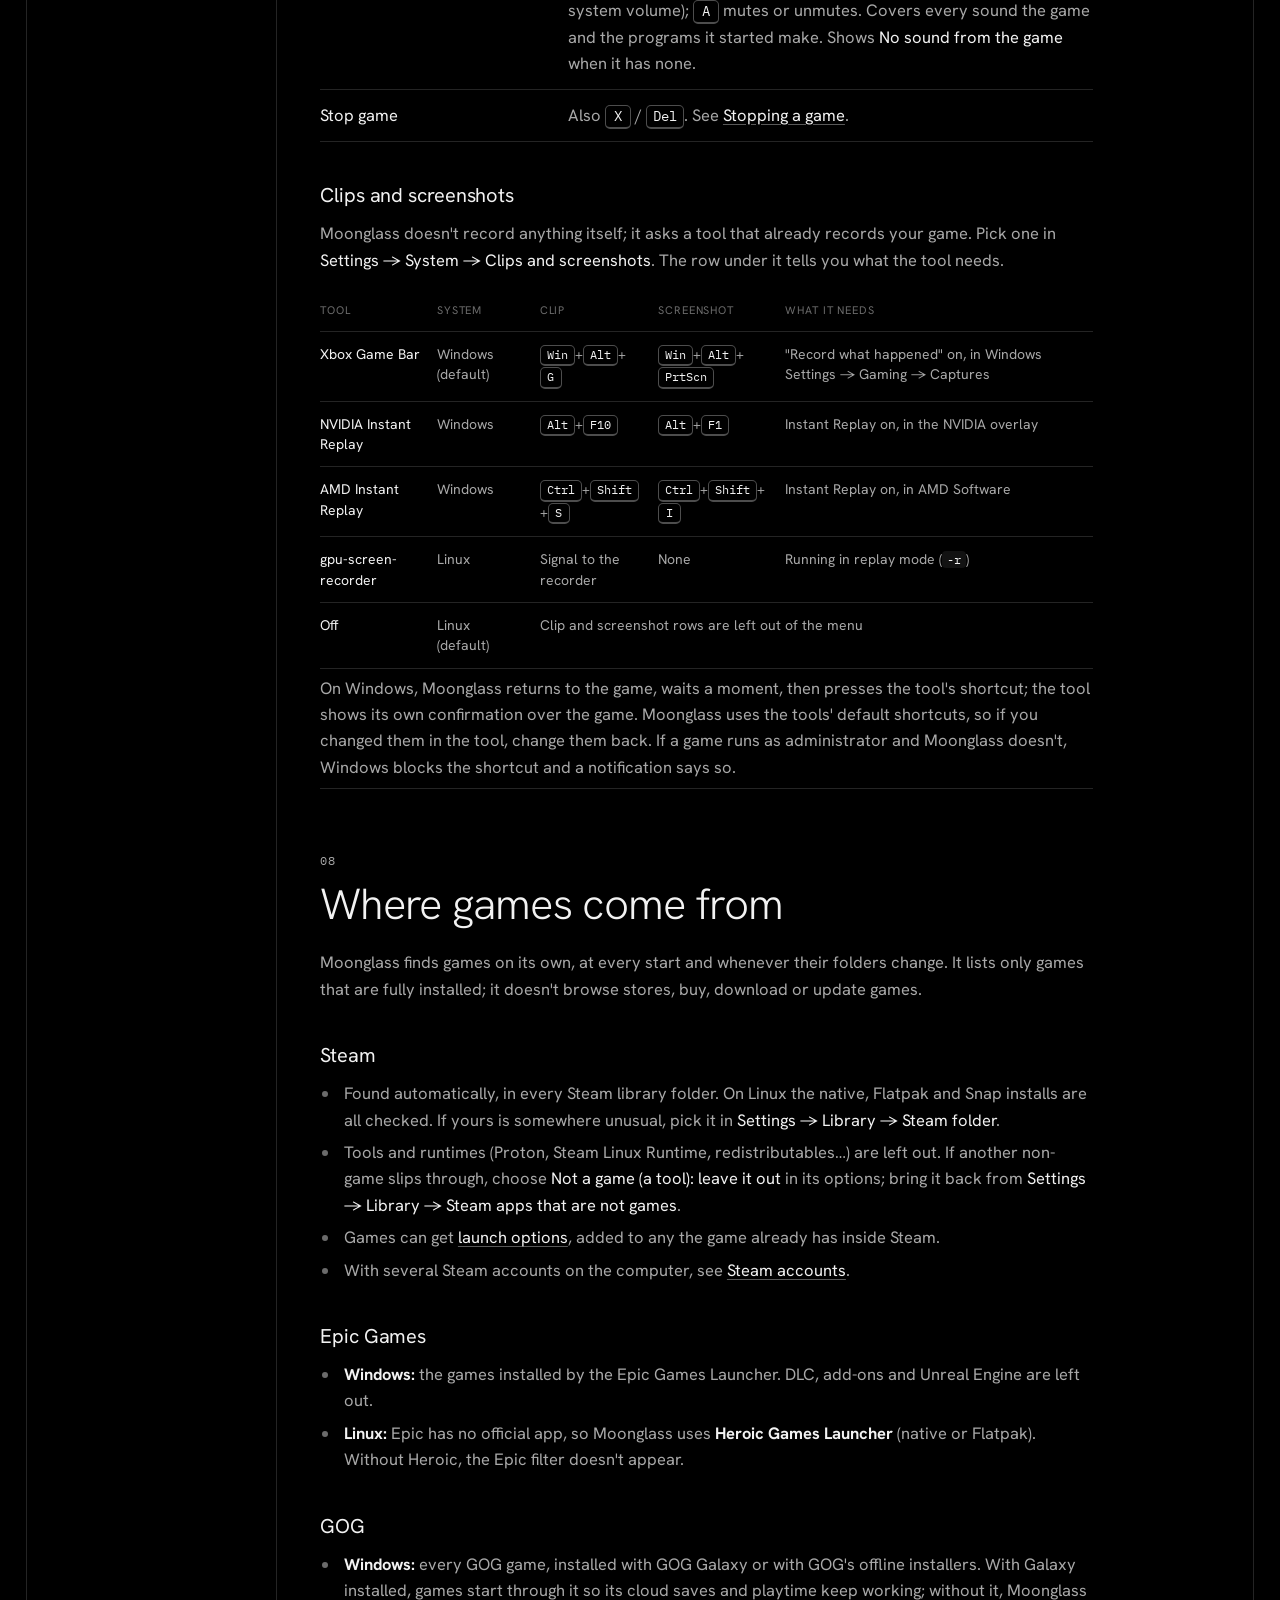
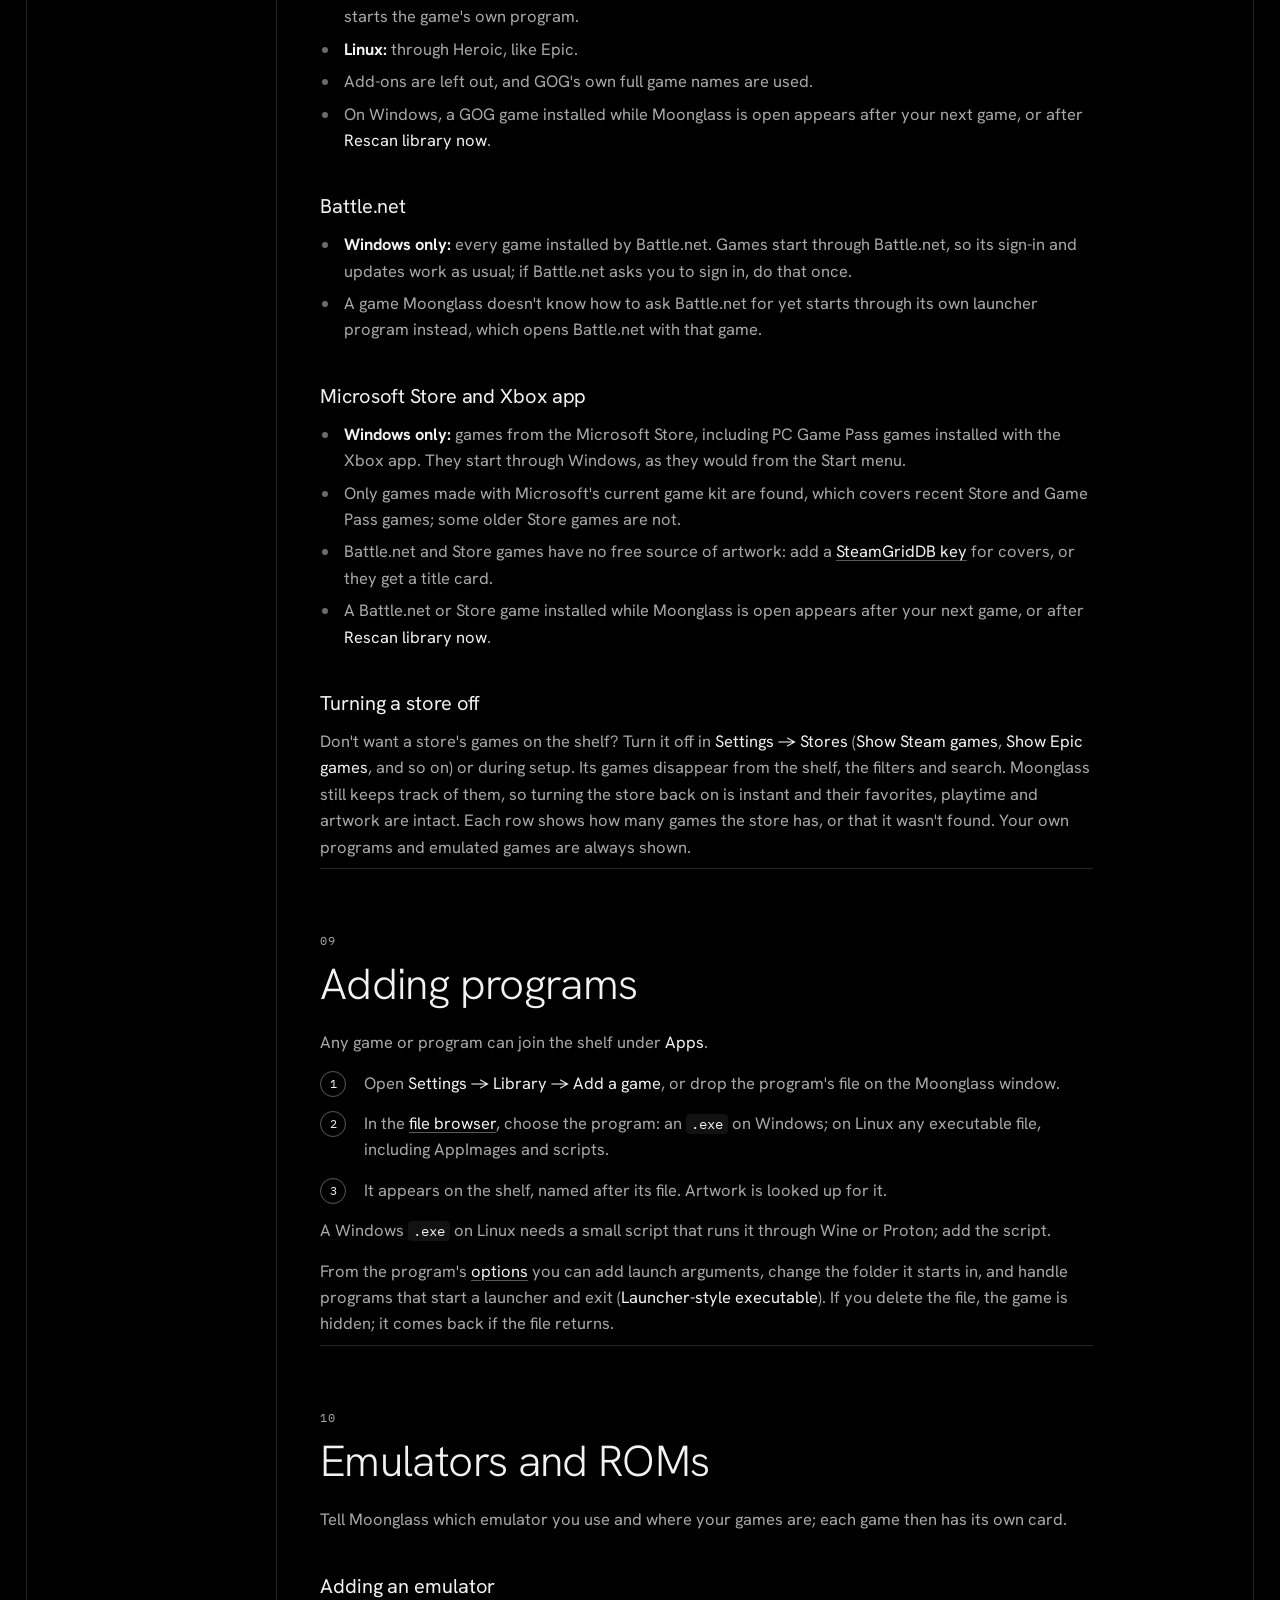
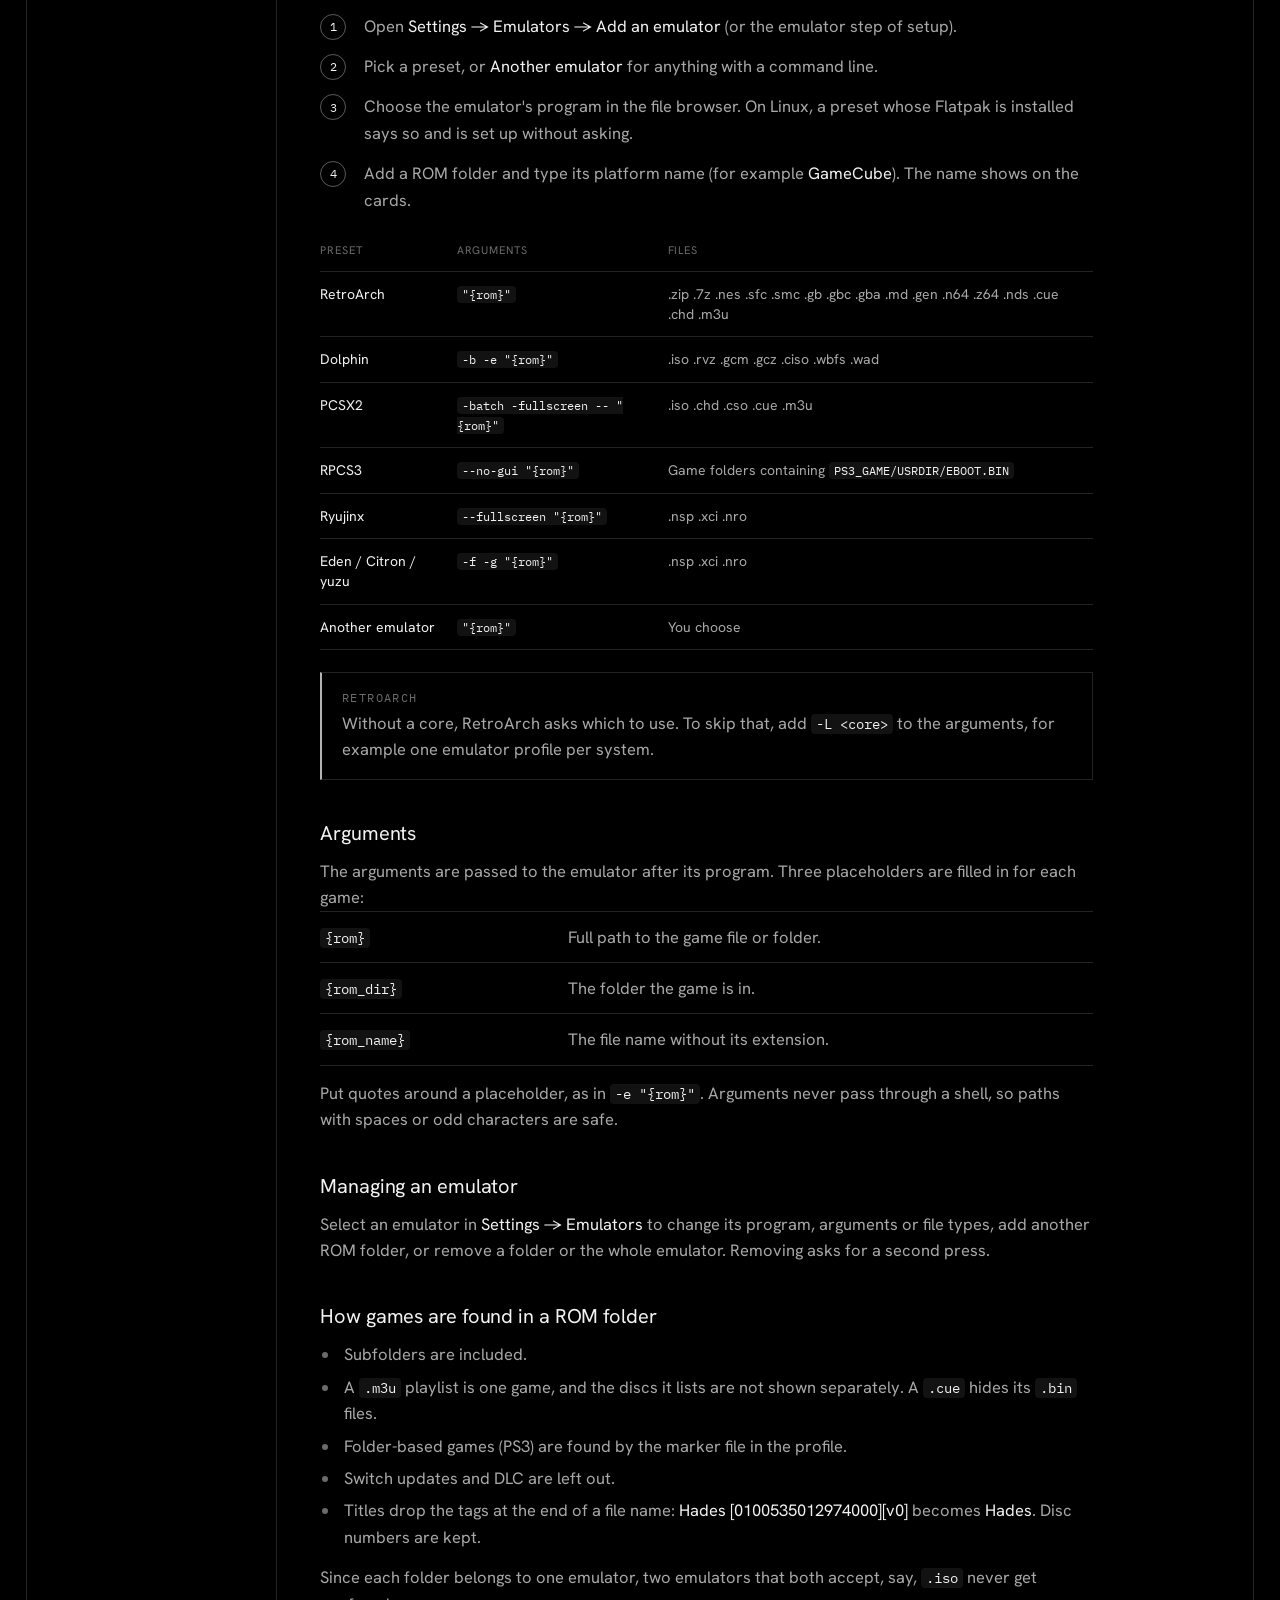
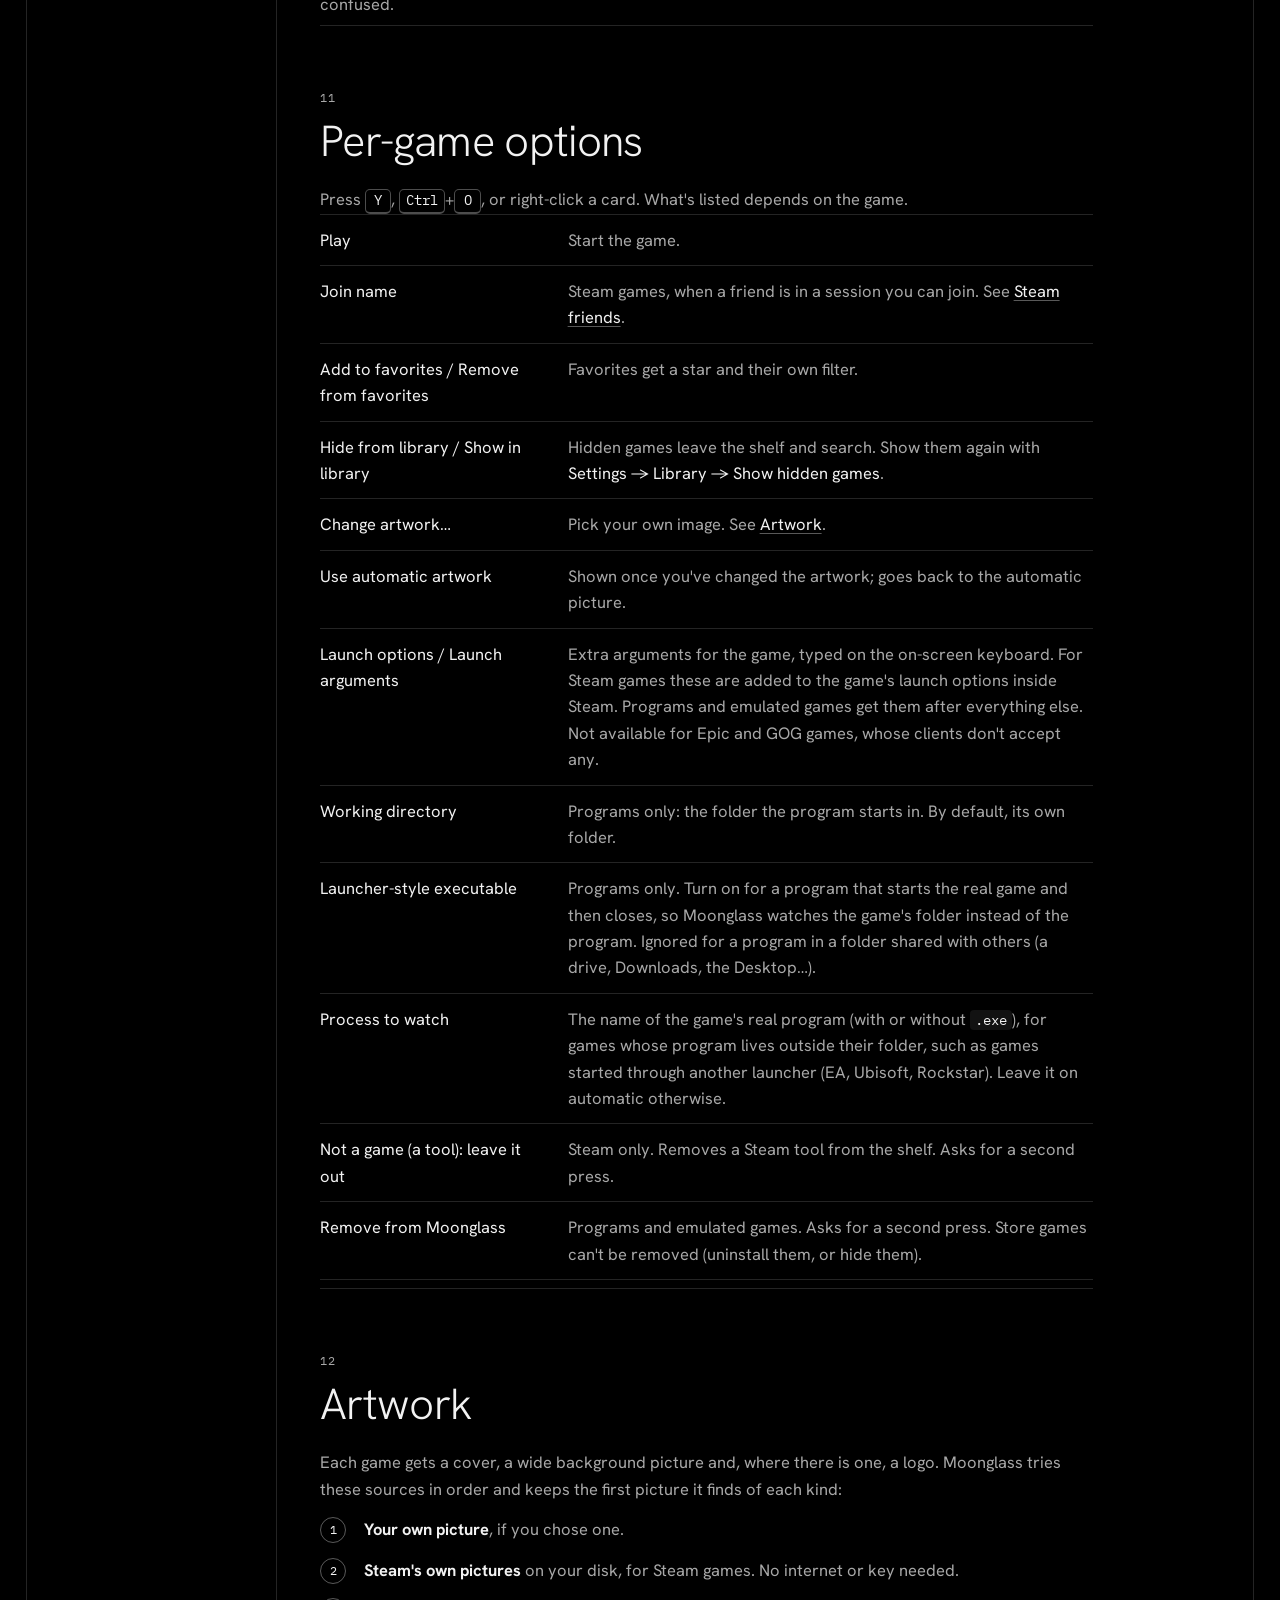
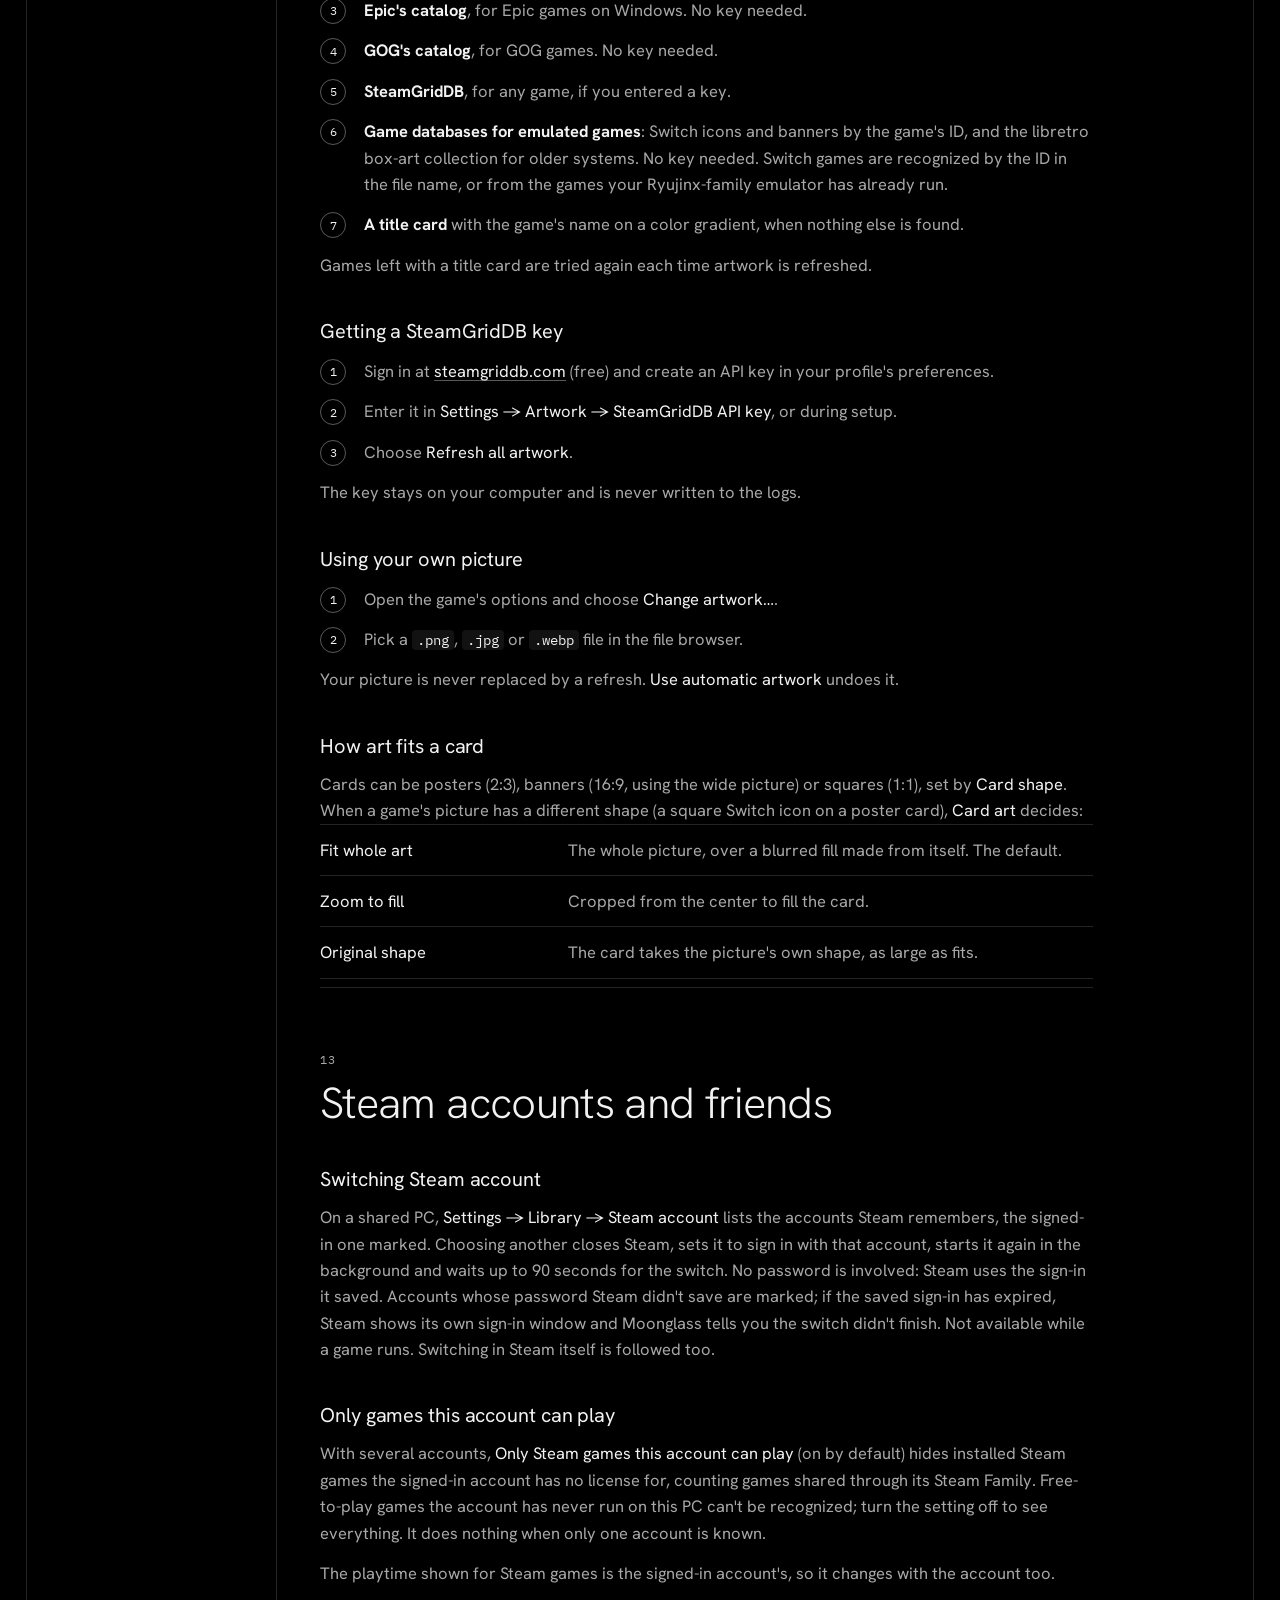
==== commit 29c47daf: "0.1.0-beta.2 The first build with the license and third-party notices in it.  Co-Authored-By: Claude" ====
--- a/site/docs.html
+++ b/site/docs.html
@@ -27,7 +27,7 @@
   </header>
 
   <section class="rule doc-head">
-    <p class="label">Guide · v0.1.0-beta.1</p>
+    <p class="label">Guide · v0.1.0-beta.2</p>
     <h1>The Moonglass guide</h1>
     <p class="head-text">Everything Moonglass does and how to use it, from the first start to the last setting. Every screen works with a controller, a keyboard or a mouse; this guide gives all three where they differ.</p>
   </section>
@@ -743,7 +743,7 @@
       </nav>
     </div>
     <div class="legal rule label">
-      <span>Moonglass 0.1.0-beta.1</span>
+      <span>Moonglass 0.1.0-beta.2</span>
       <span>Not affiliated with Valve, Epic Games, GOG, Blizzard, Microsoft, Playnite or One Game Launcher</span>
     </div>
   </footer>
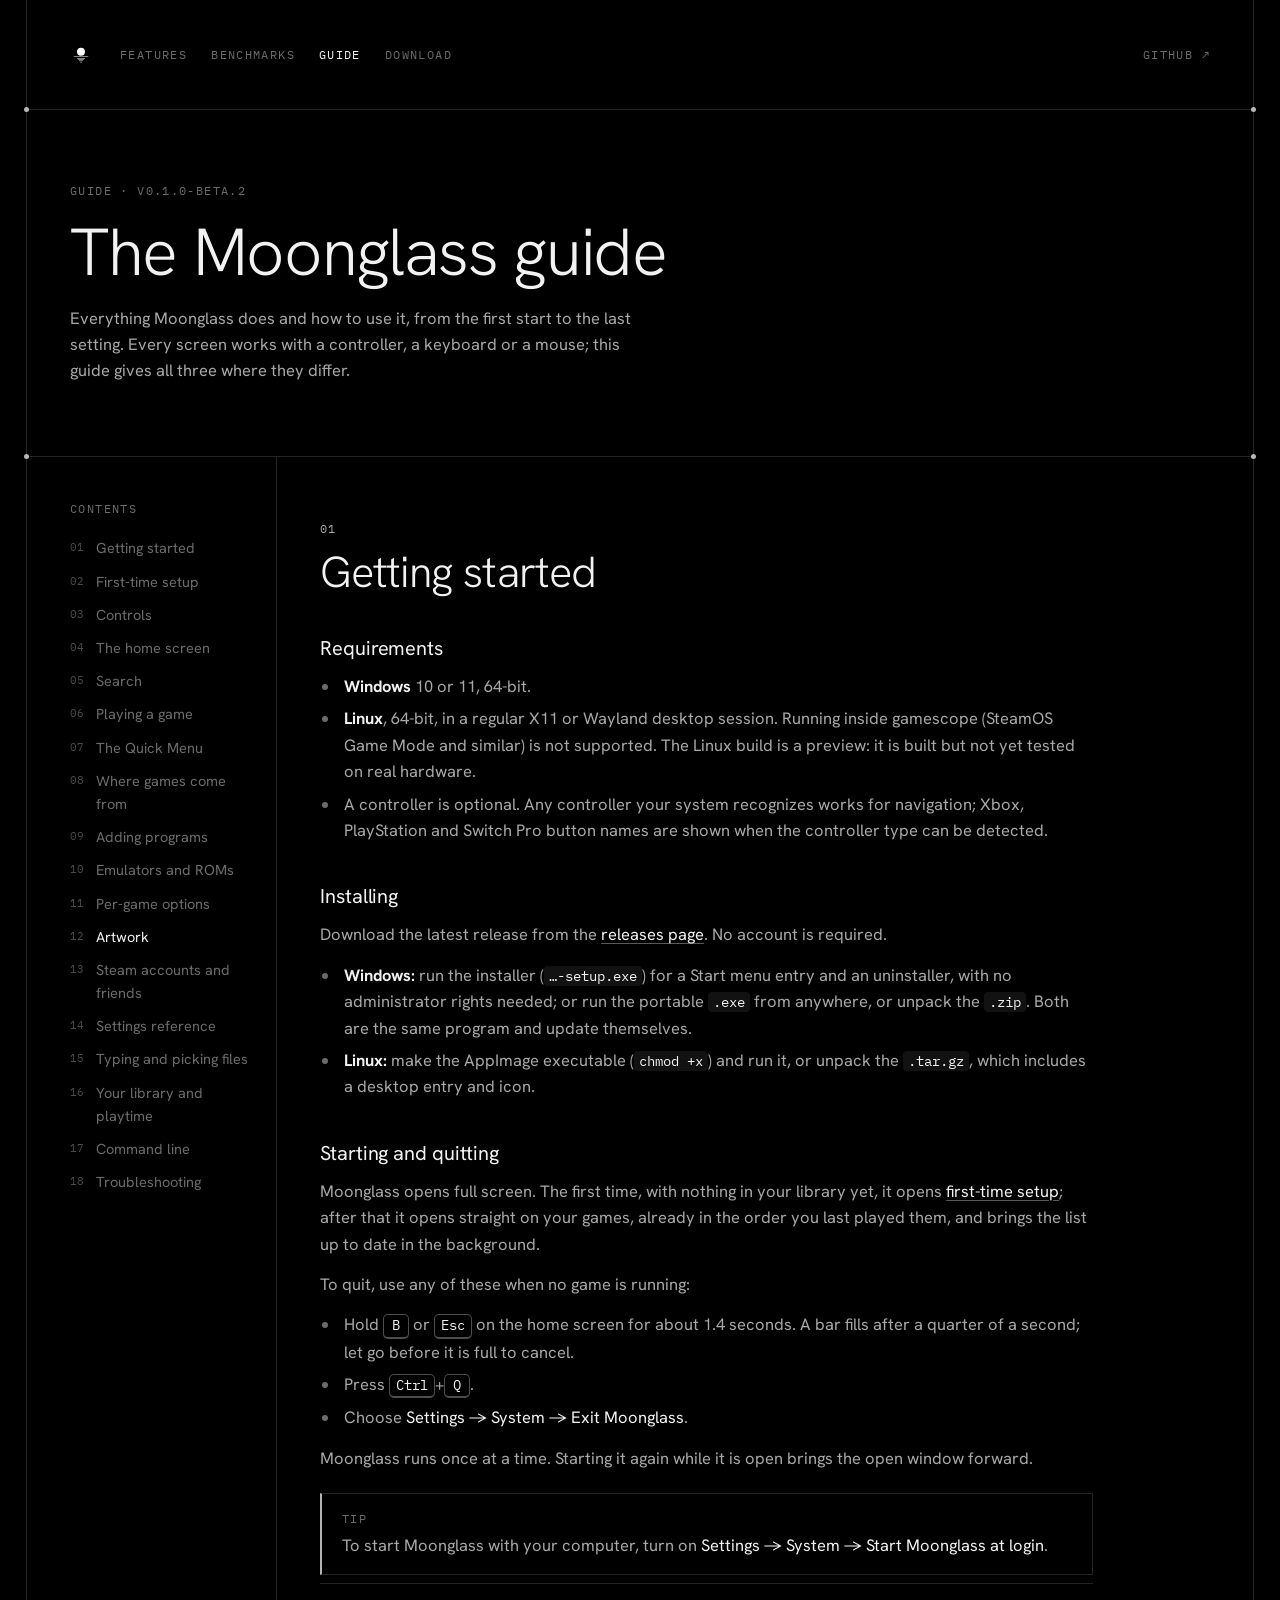
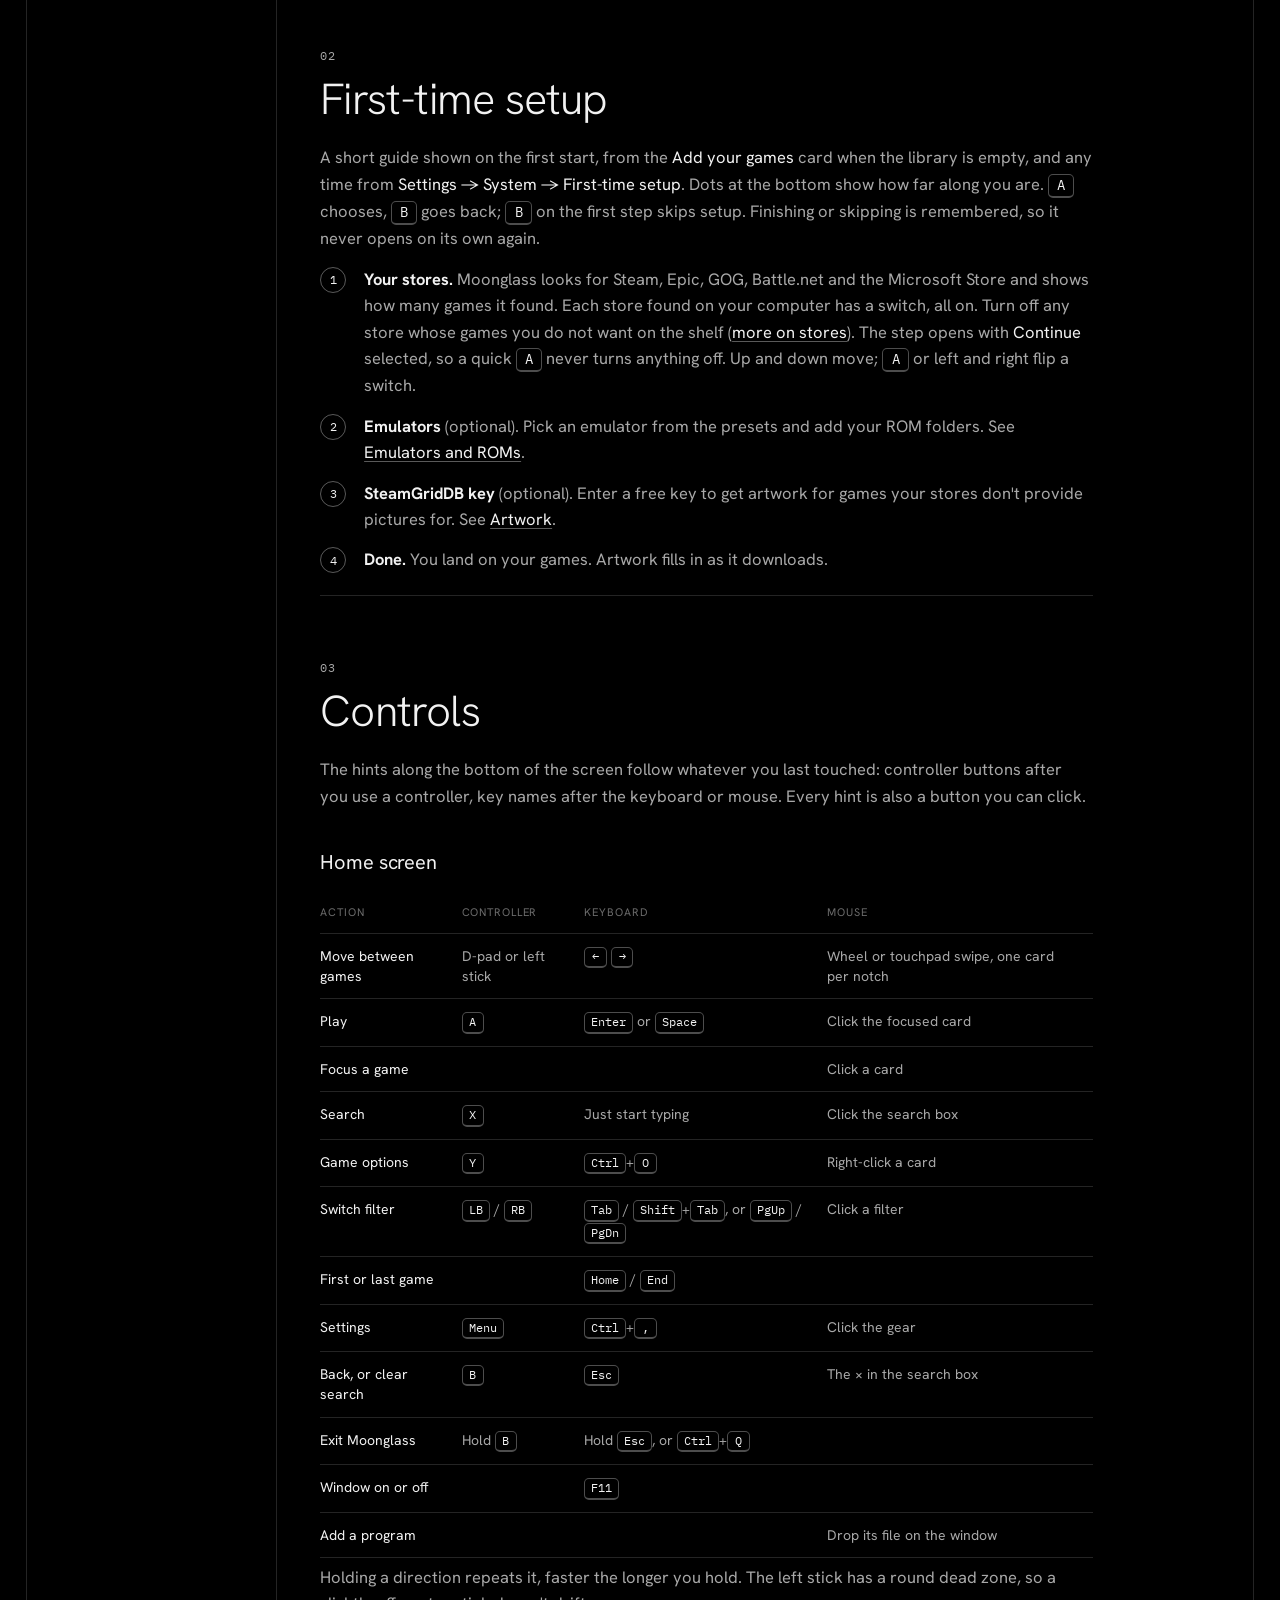
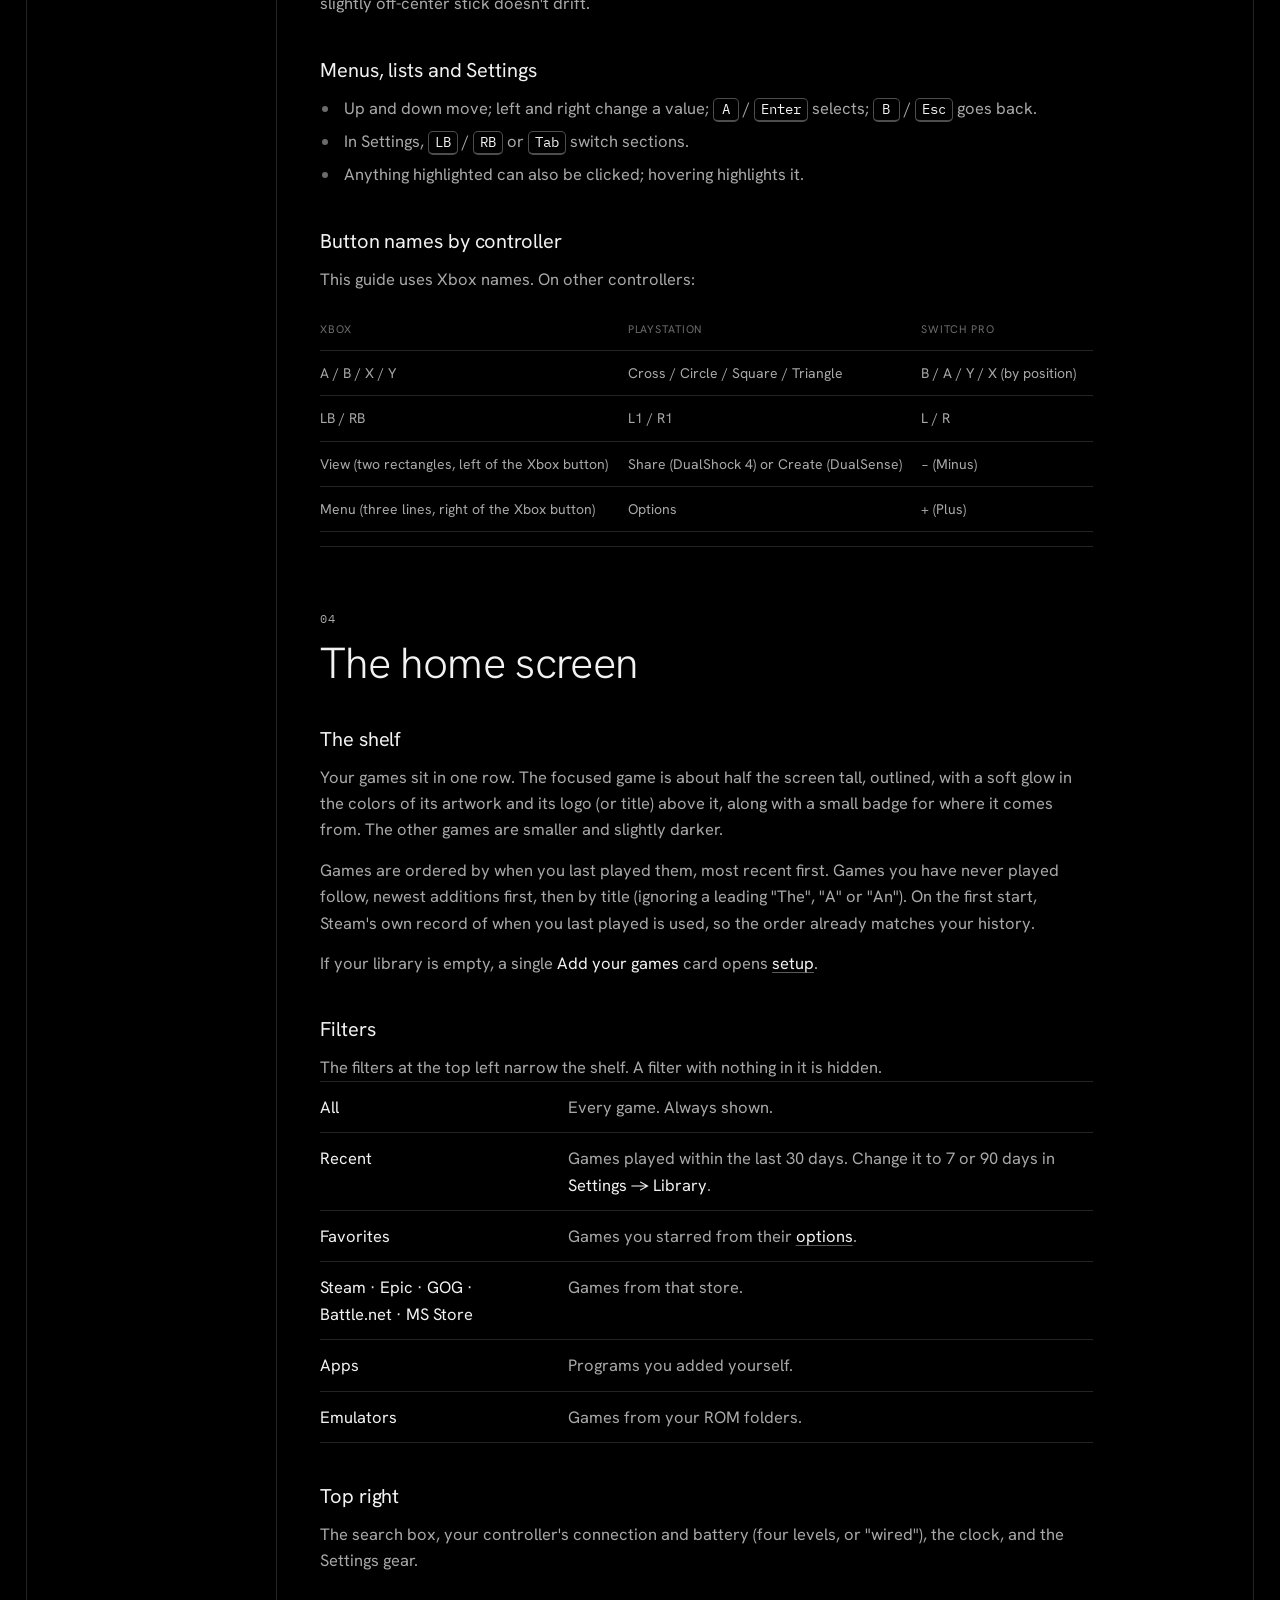
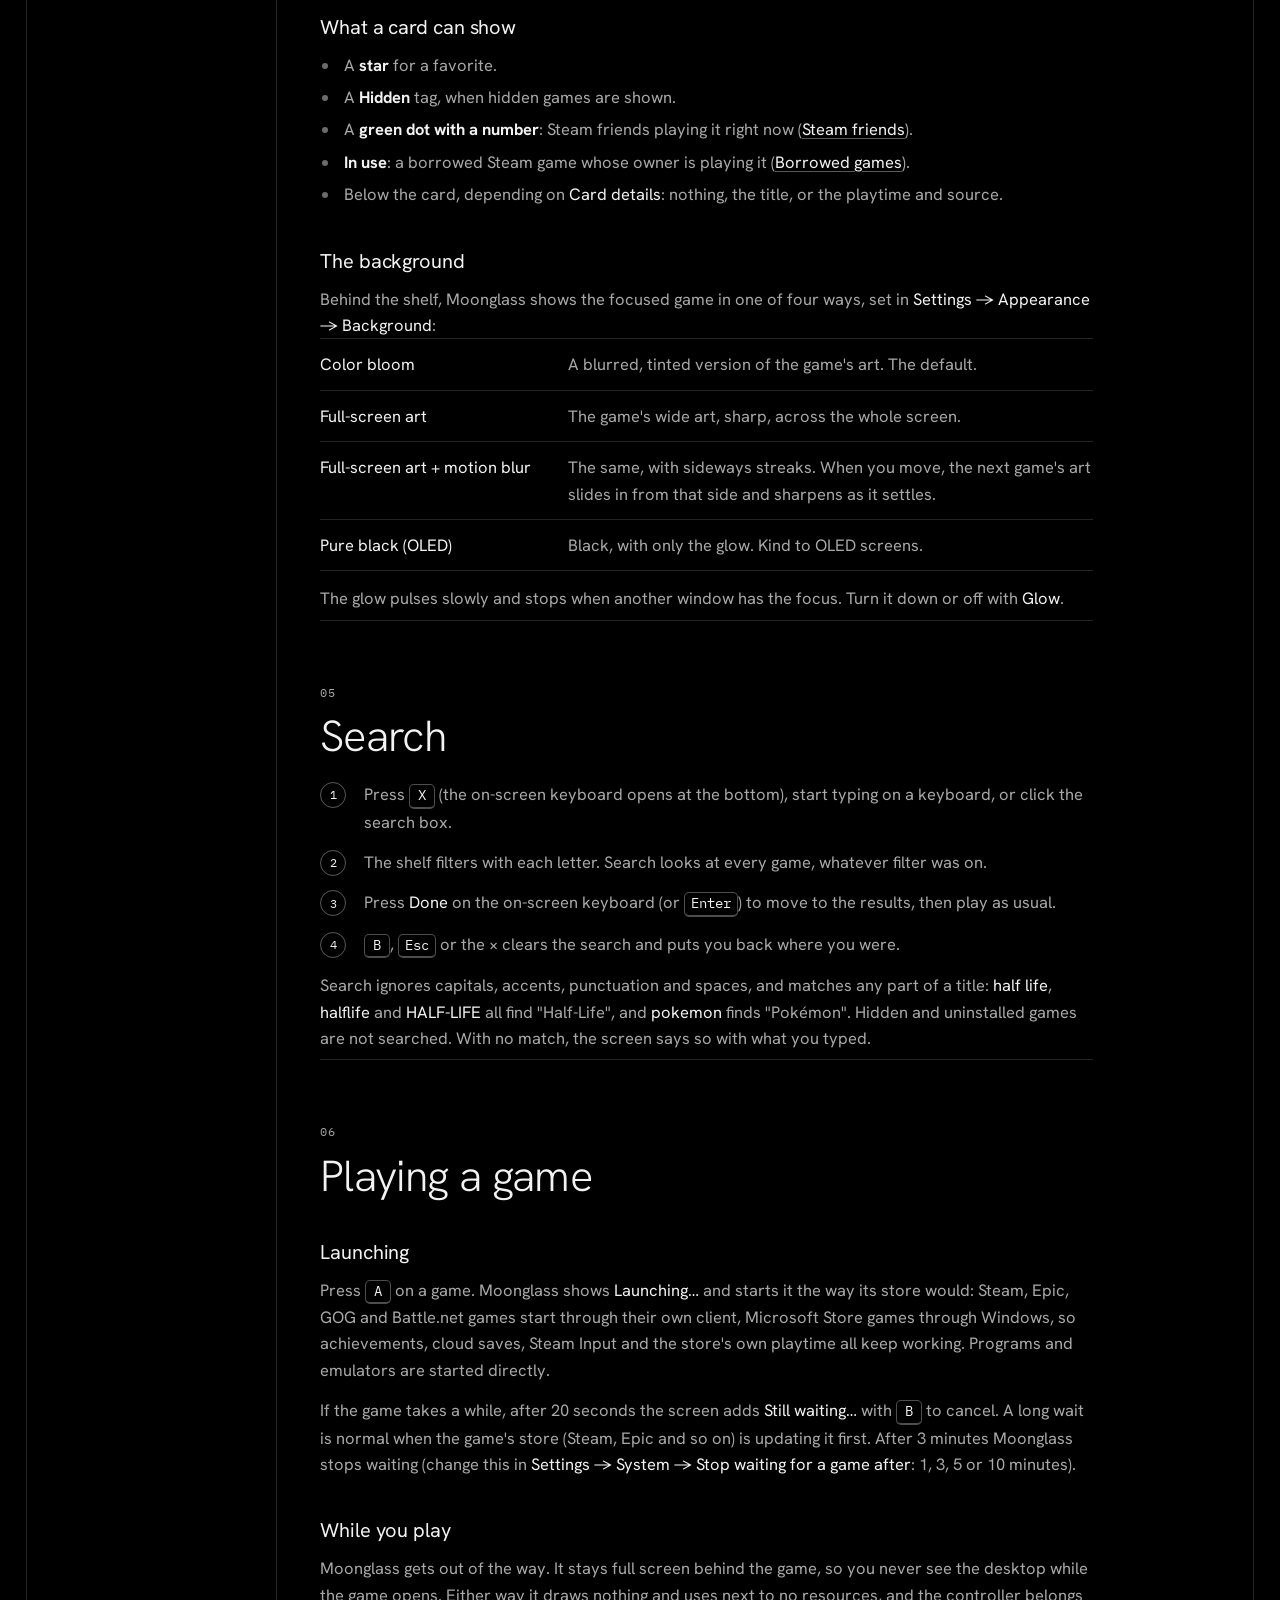
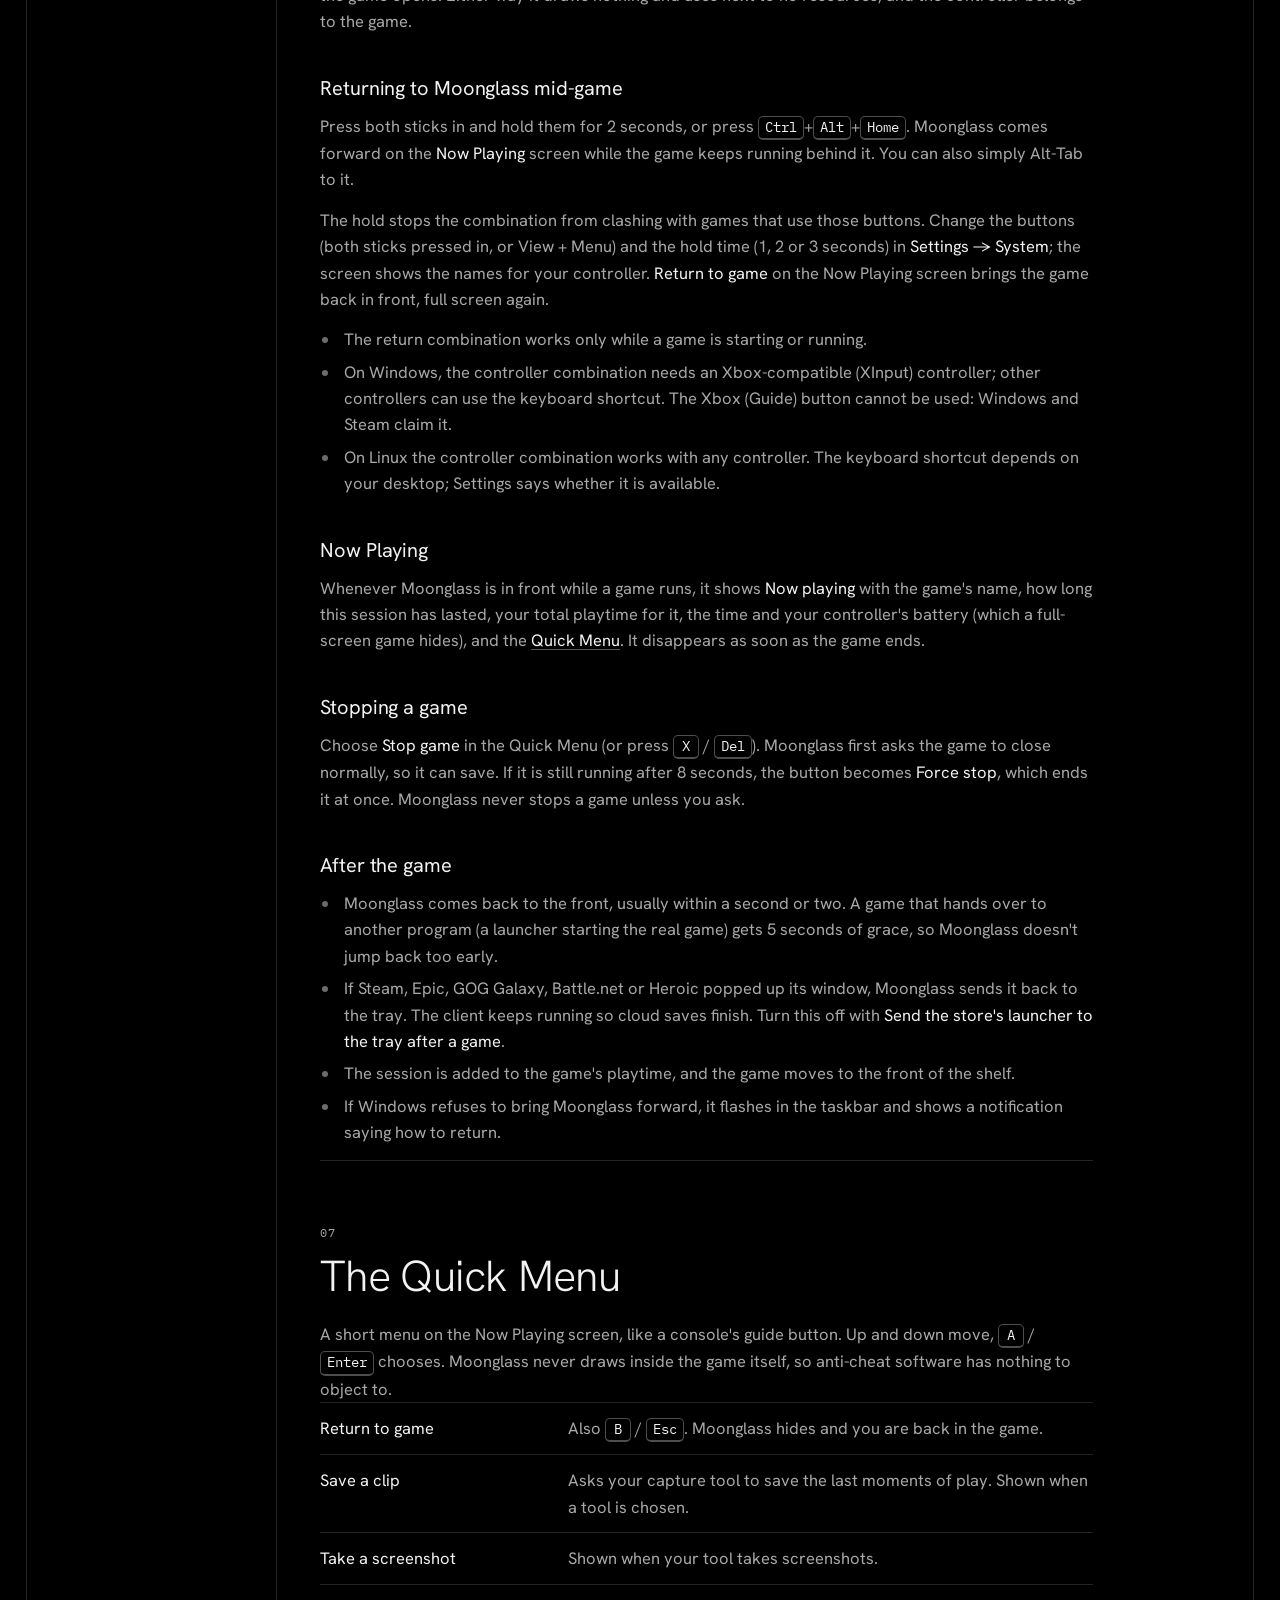
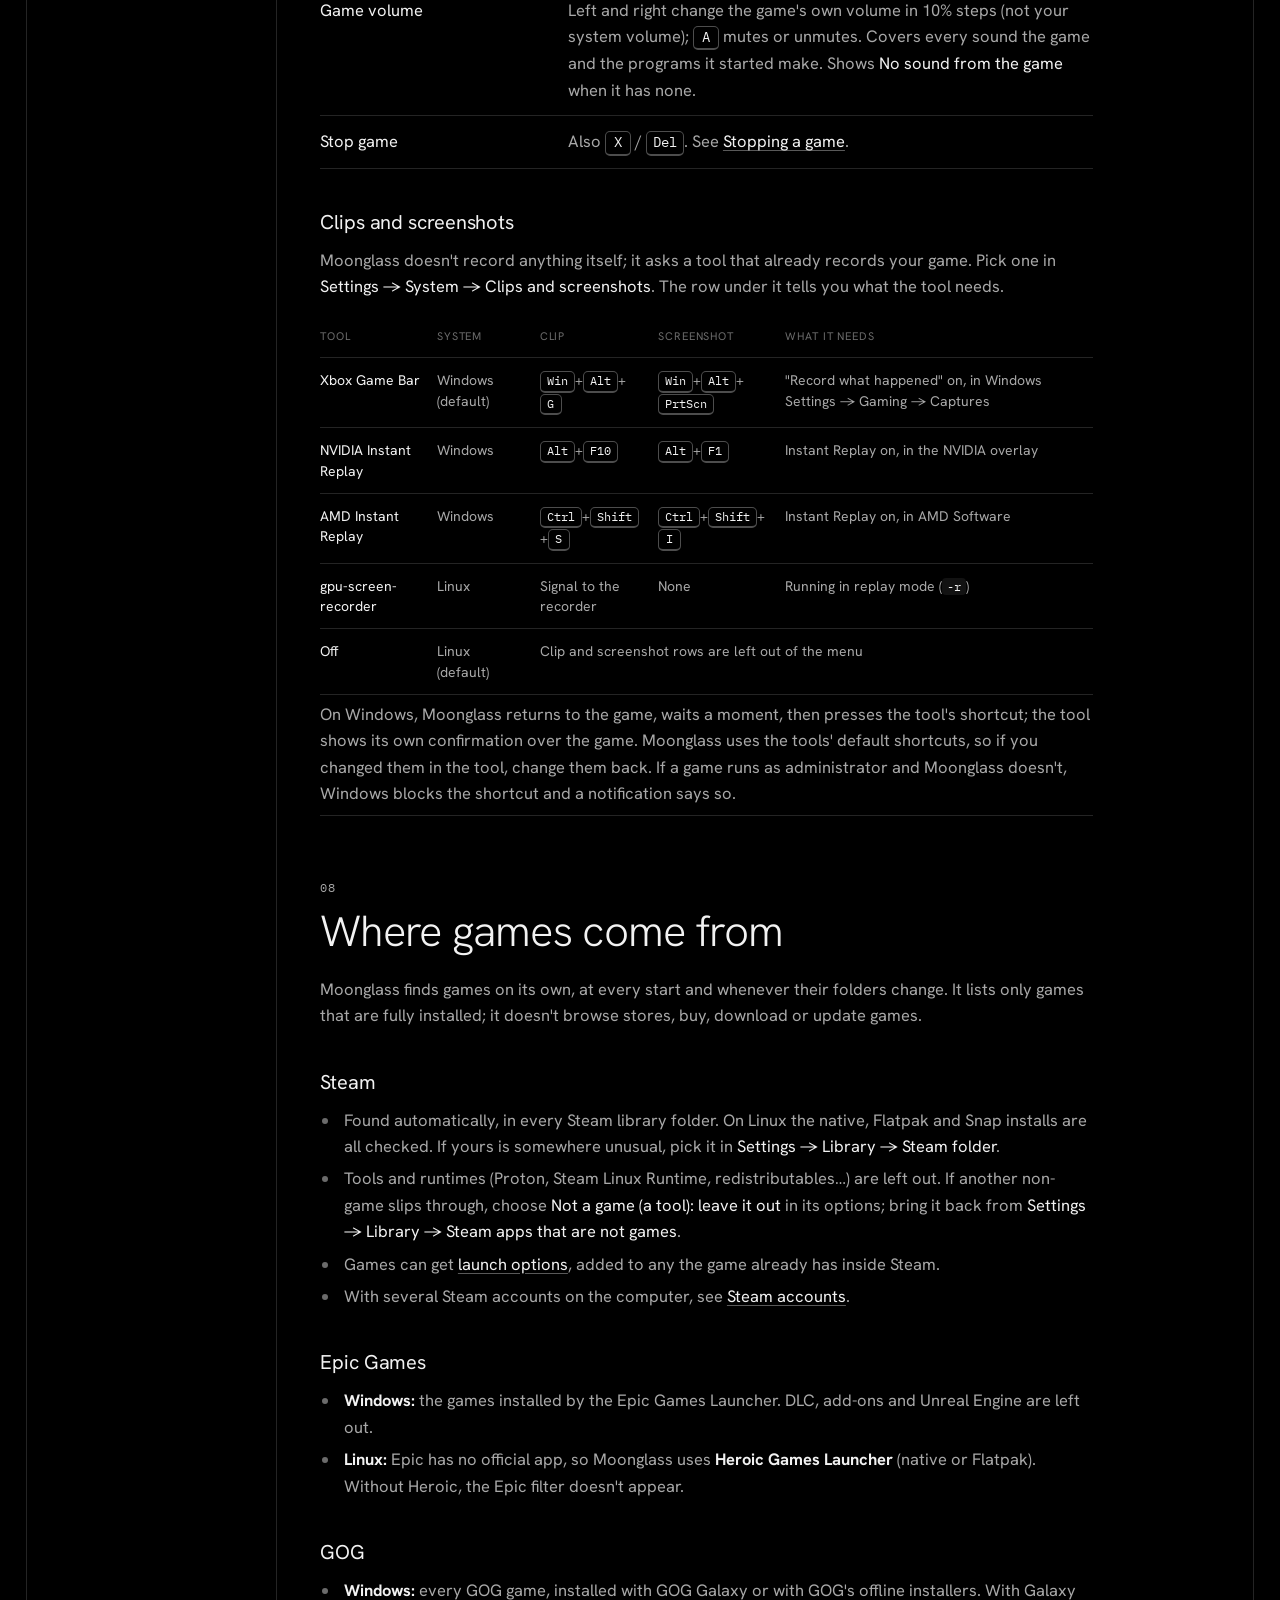
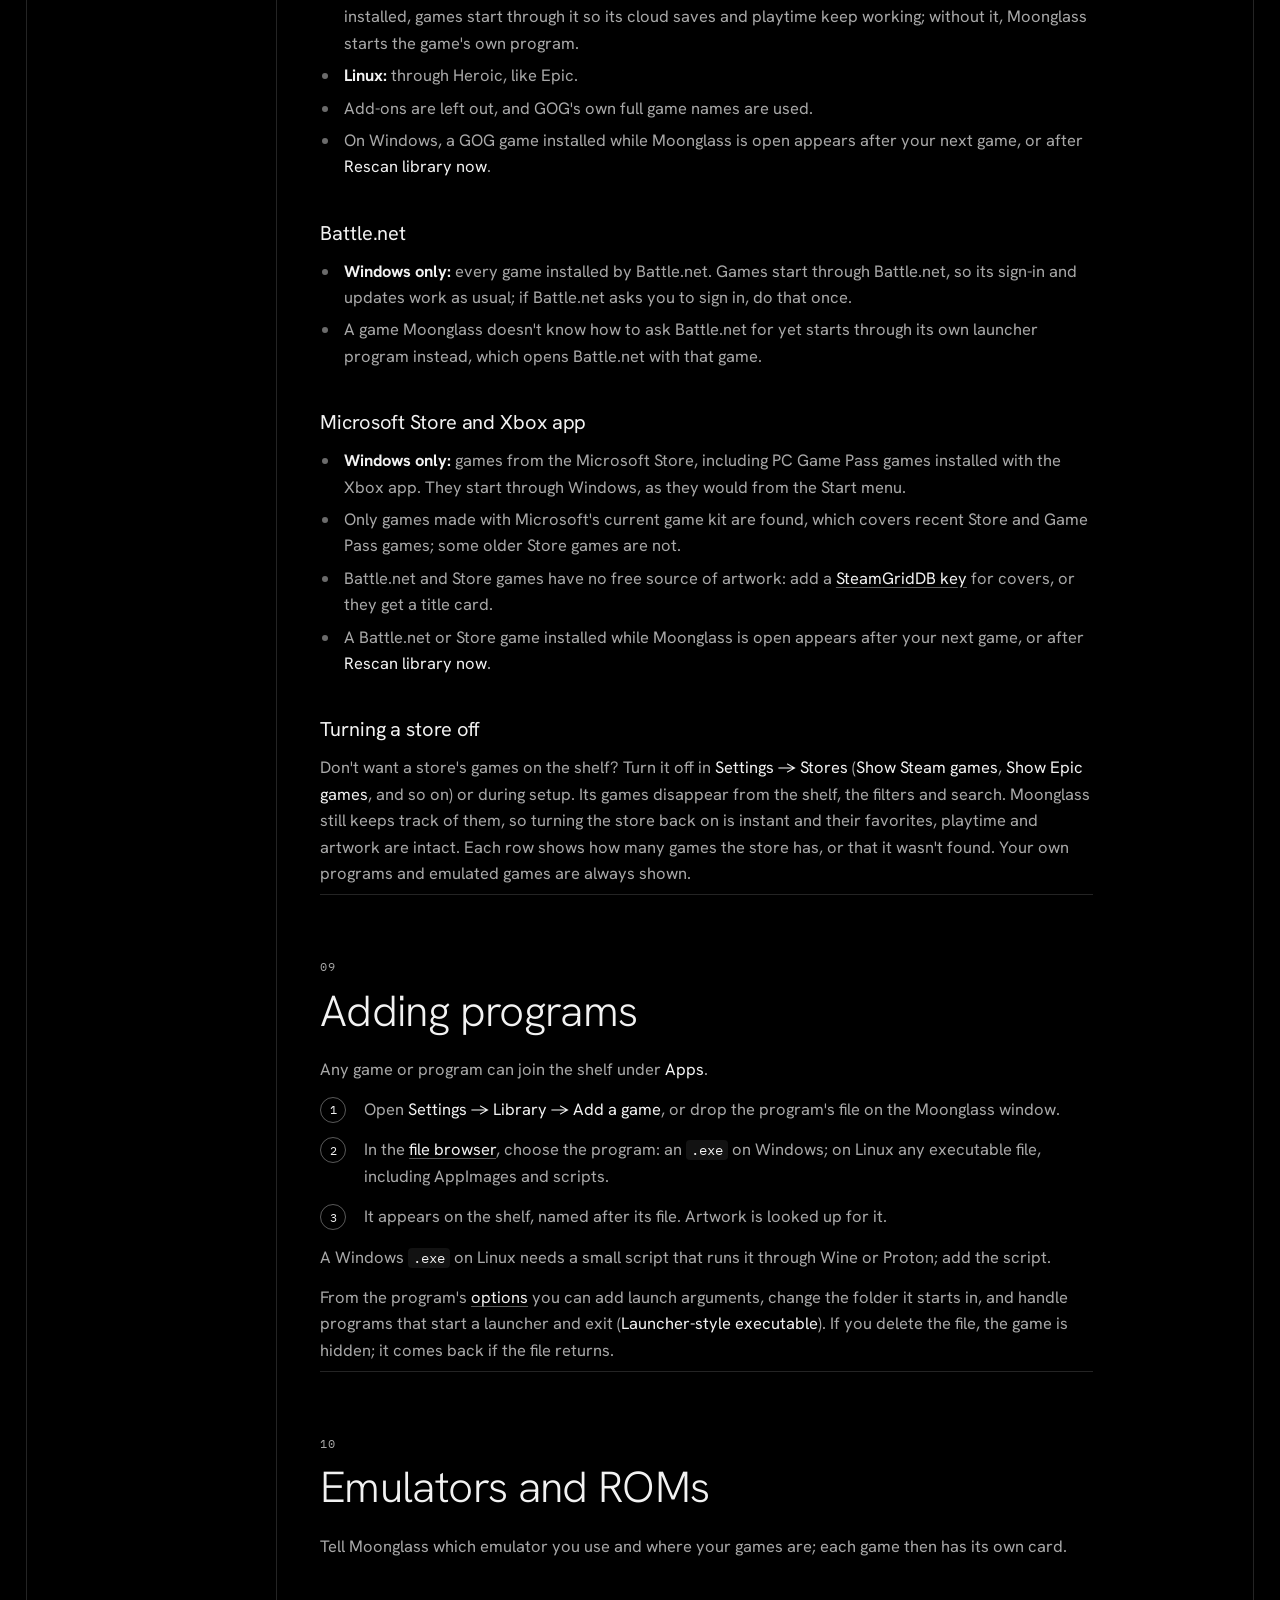
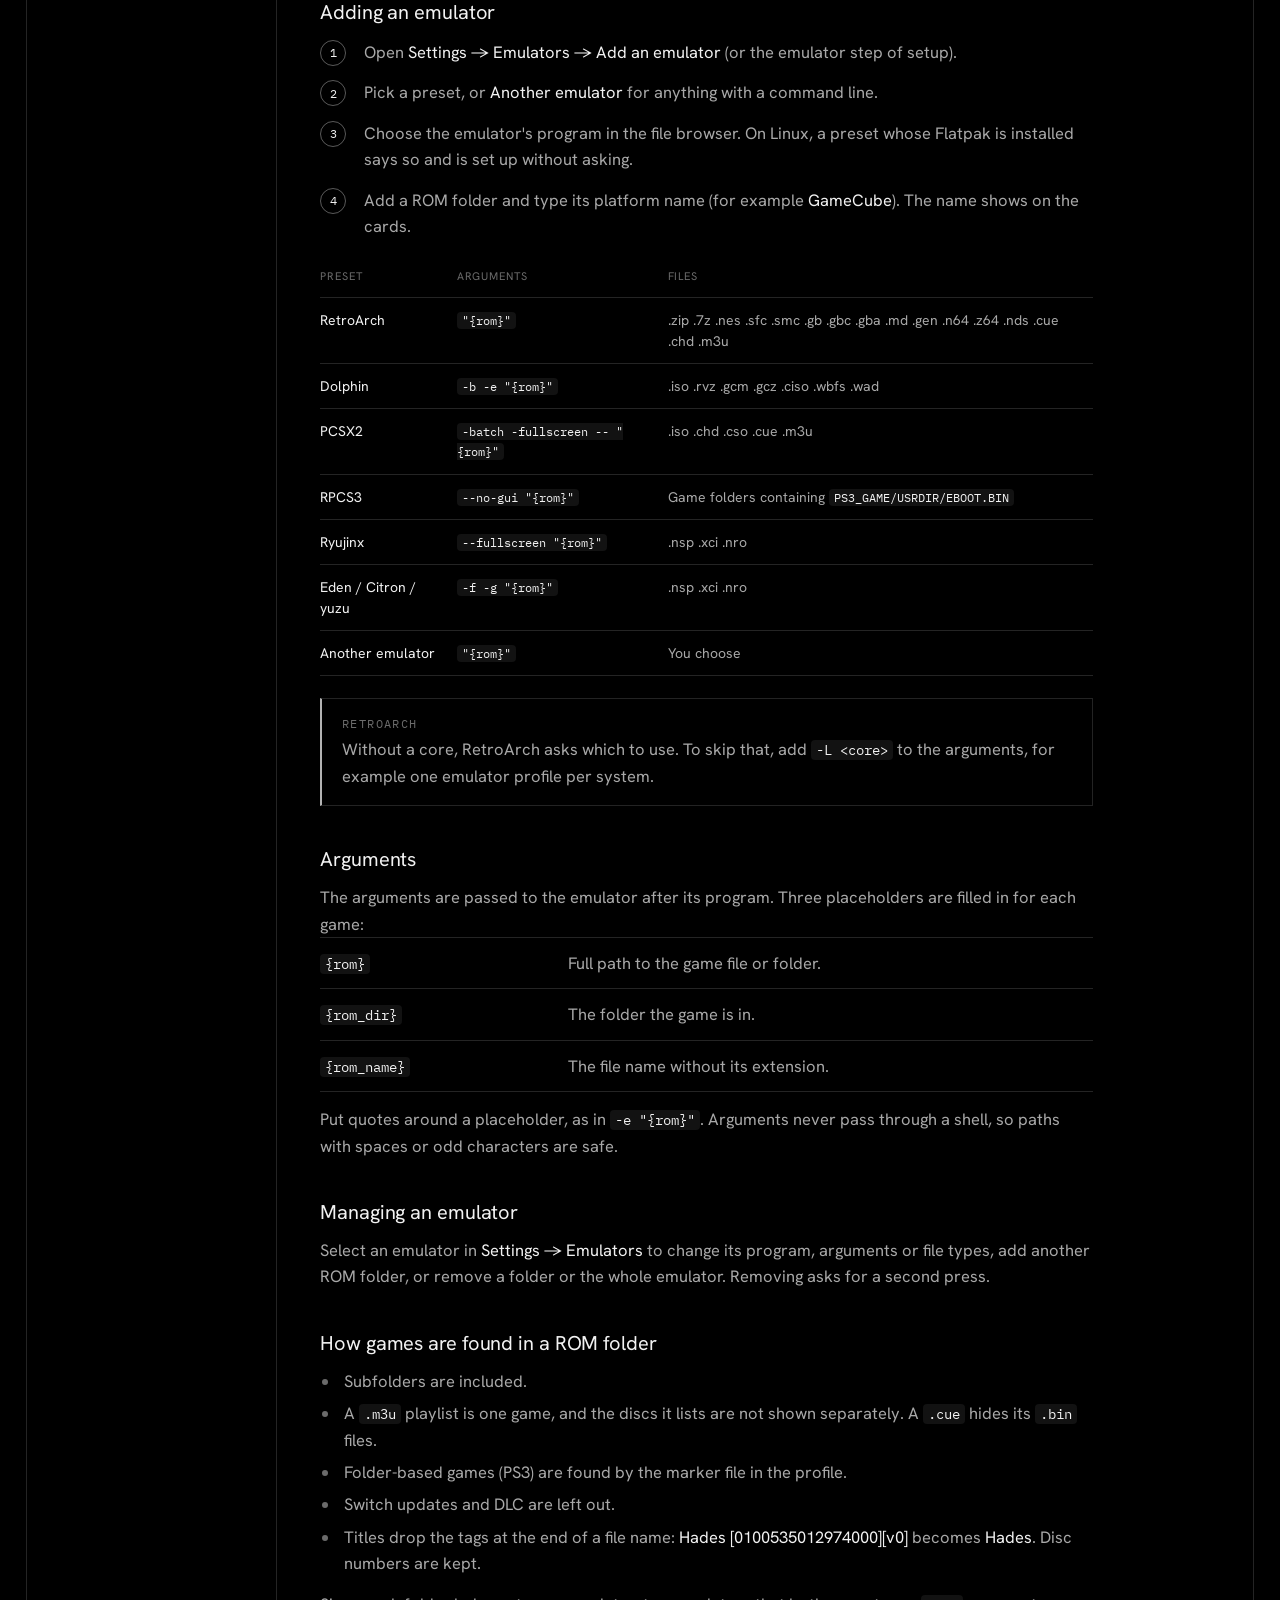
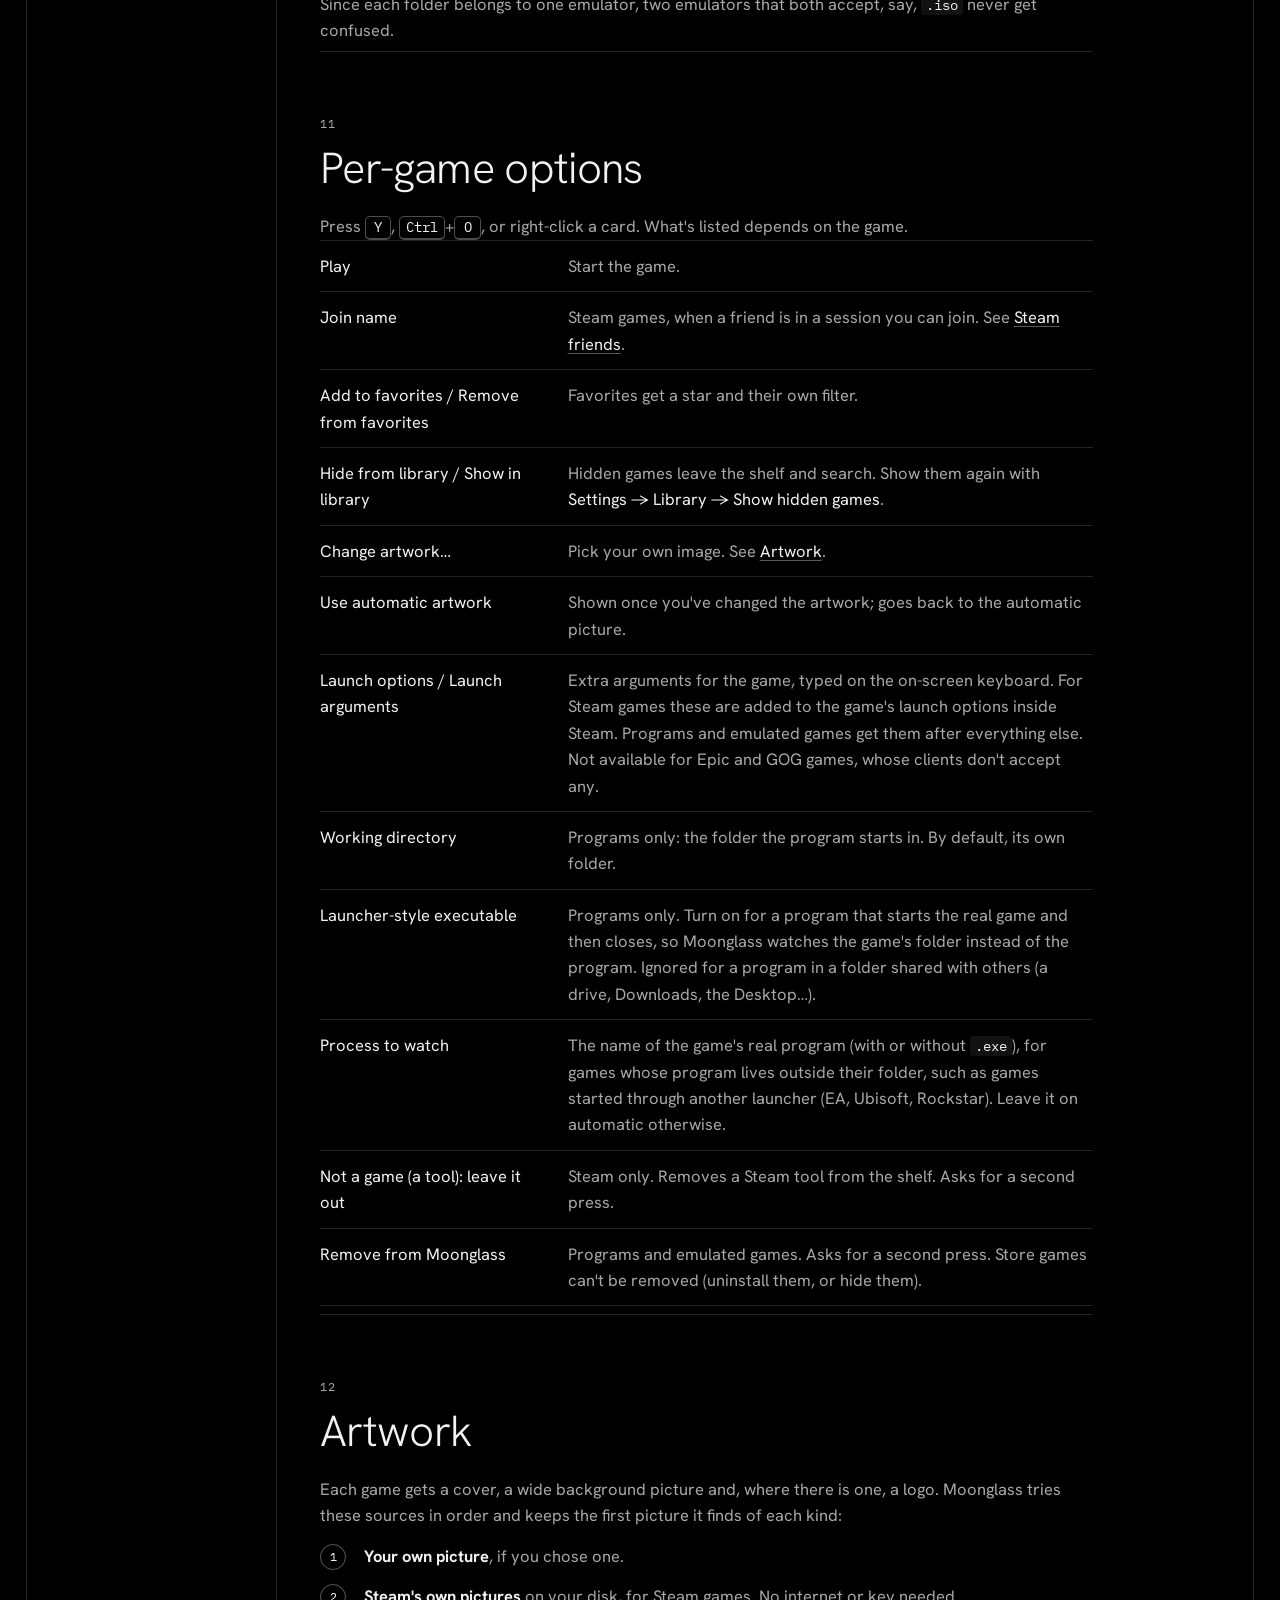
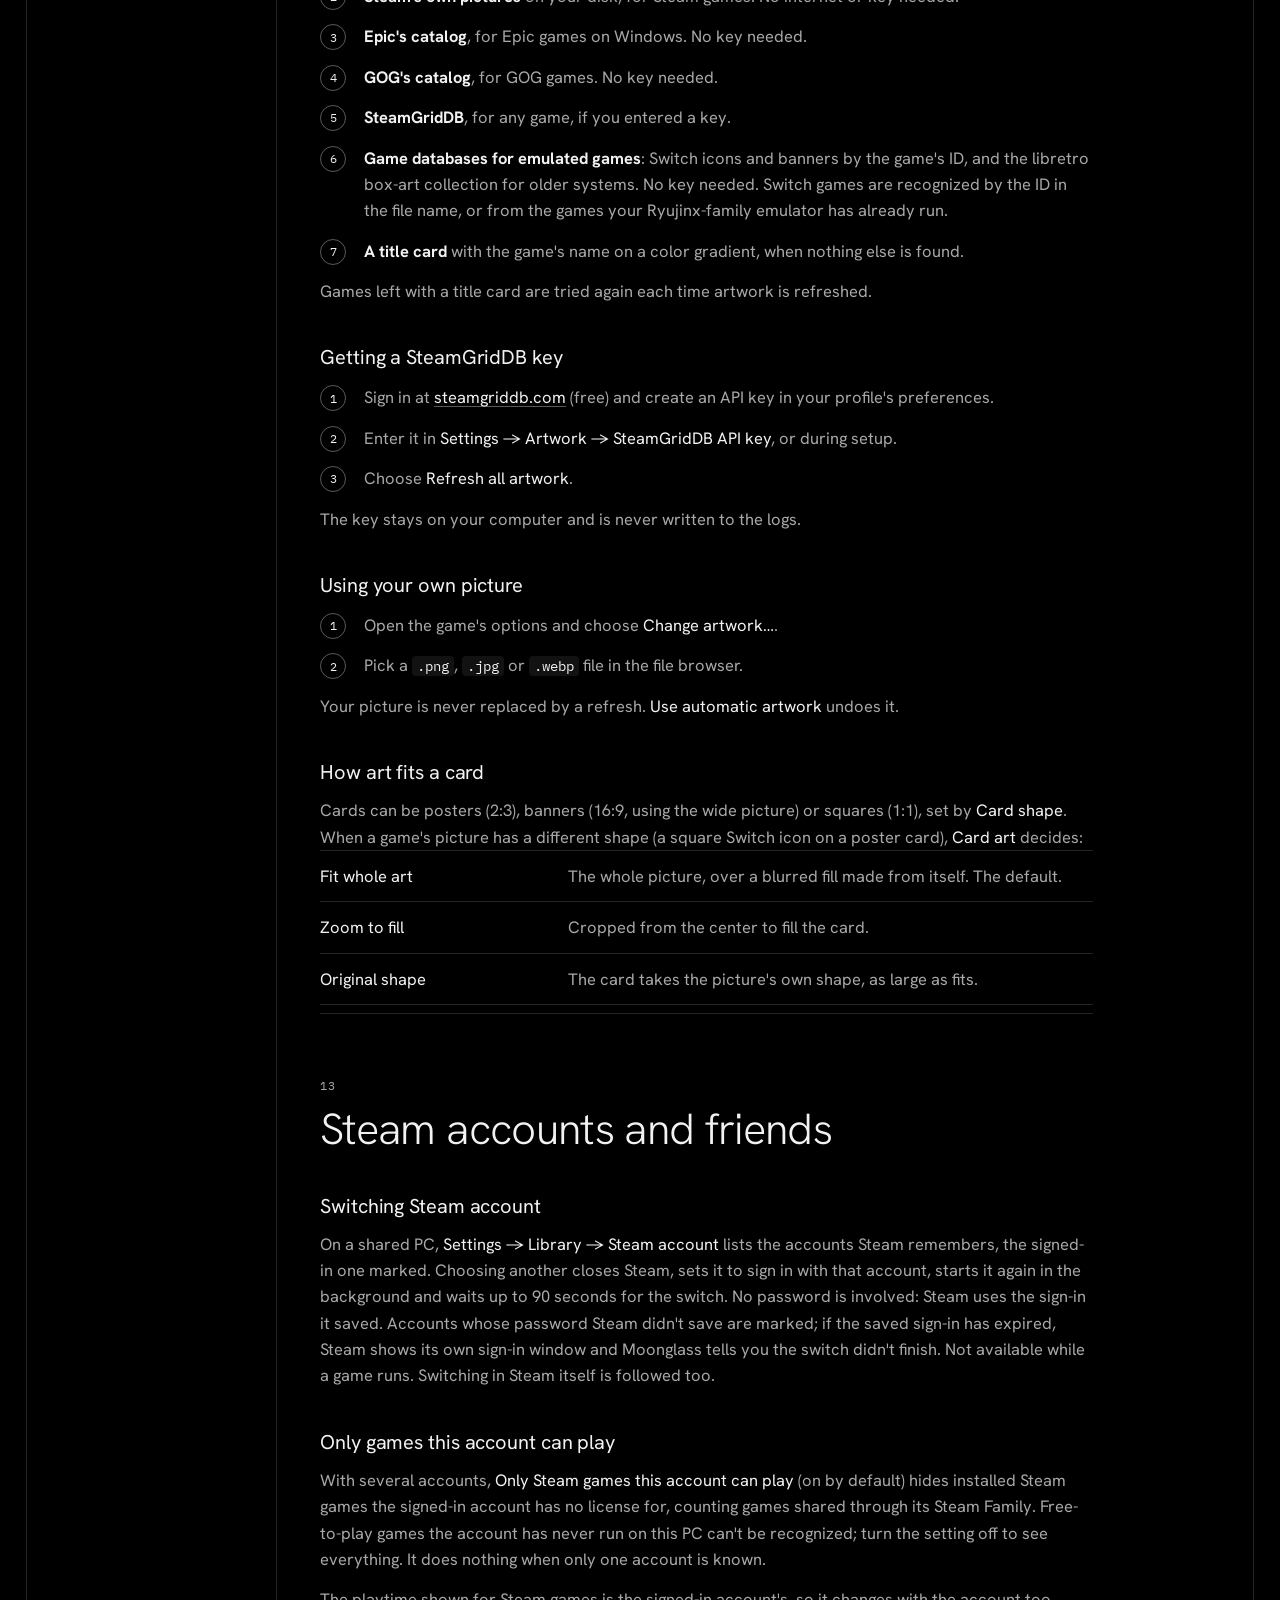
==== commit 45737710: "Windows installer packaging/windows/moonglass.iss (Inno Setup 6) installs Moonglass for the current " ====
--- a/site/docs.html
+++ b/site/docs.html
@@ -74,9 +74,9 @@
         </ul>
 
         <h3>Installing</h3>
-        <p>Download the latest release from the <a href="https://github.com/hxpe-dev/moonglass-launcher/releases">releases page</a>. Nothing needs installing and no account is required.</p>
-        <ul>
-          <li><strong>Windows:</strong> run the downloaded <code>.exe</code> from anywhere, or unpack the <code>.zip</code>.</li>
+        <p>Download the latest release from the <a href="https://github.com/hxpe-dev/moonglass-launcher/releases">releases page</a>. No account is required.</p>
+        <ul>
+          <li><strong>Windows:</strong> run the installer (<code>…-setup.exe</code>) for a Start menu entry and an uninstaller, with no administrator rights needed; or run the portable <code>.exe</code> from anywhere, or unpack the <code>.zip</code>. Both are the same program and update themselves.</li>
           <li><strong>Linux:</strong> make the AppImage executable (<code>chmod +x</code>) and run it, or unpack the <code>.tar.gz</code>, which includes a desktop entry and icon.</li>
         </ul>
 
@@ -733,7 +733,7 @@
         <p class="label">Read</p>
         <a href="docs.html">Guide</a>
         <a href="https://github.com/hxpe-dev/moonglass-launcher/blob/main/docs/SPEC.md">Specification</a>
-        <a href="https://github.com/hxpe-dev/moonglass-launcher/blob/main/BENCH.md">Benchmarks</a>
+        <a href="https://github.com/hxpe-dev/moonglass-launcher/blob/main/docs/BENCH.md">Benchmarks</a>
       </nav>
       <nav class="cell" aria-label="Site">
         <p class="label">Site</p>
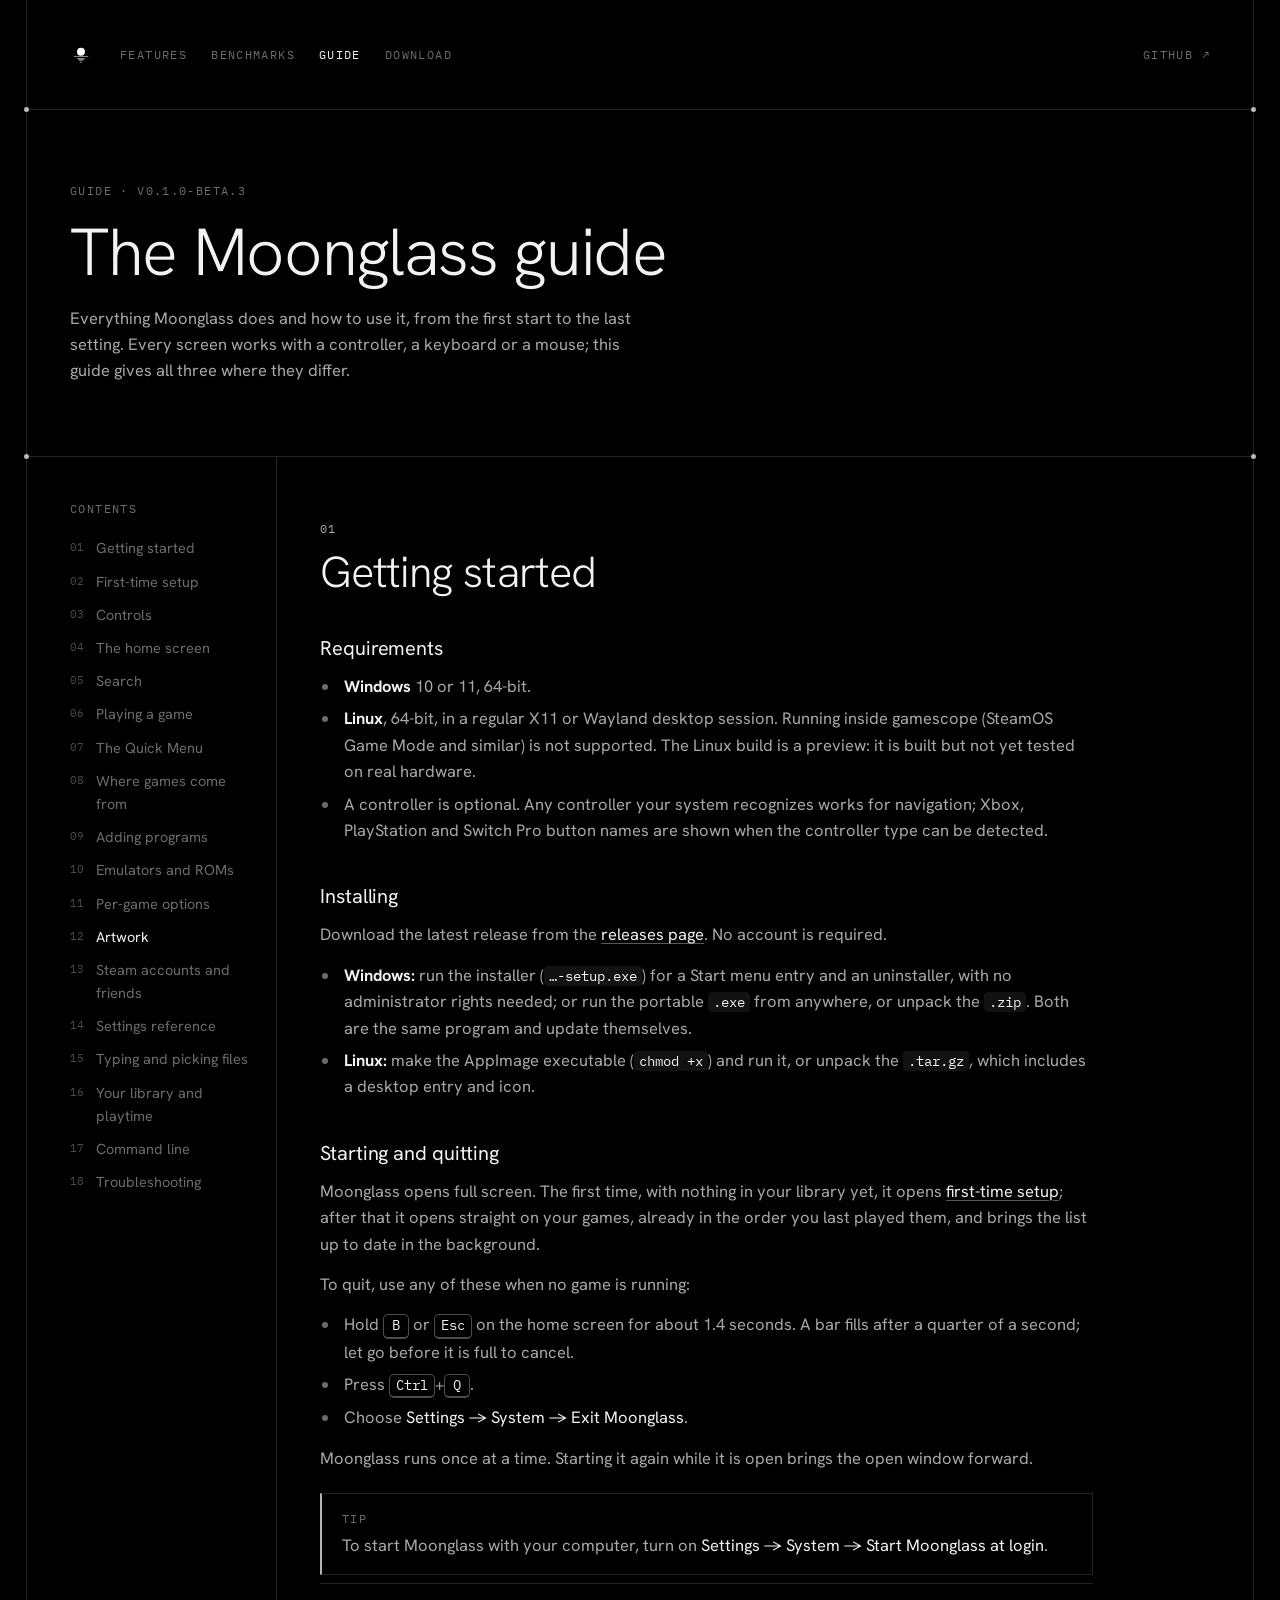
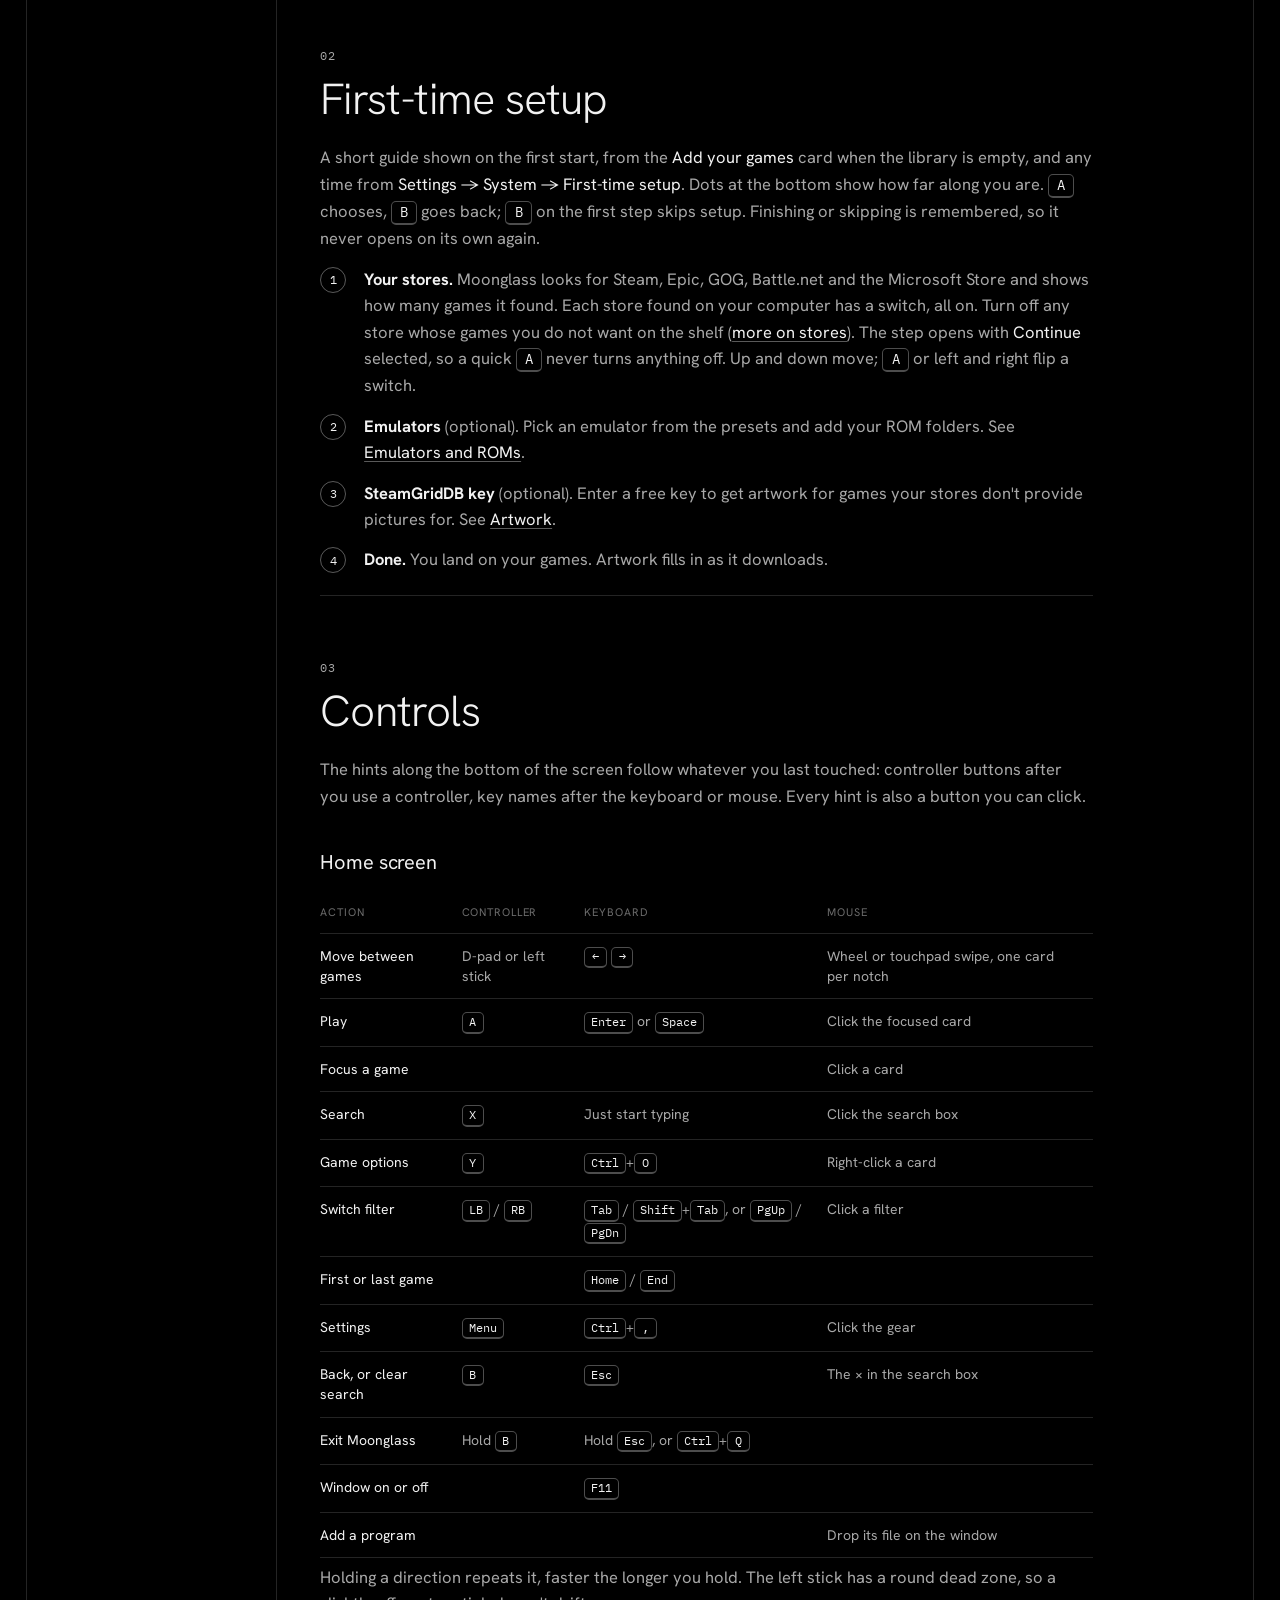
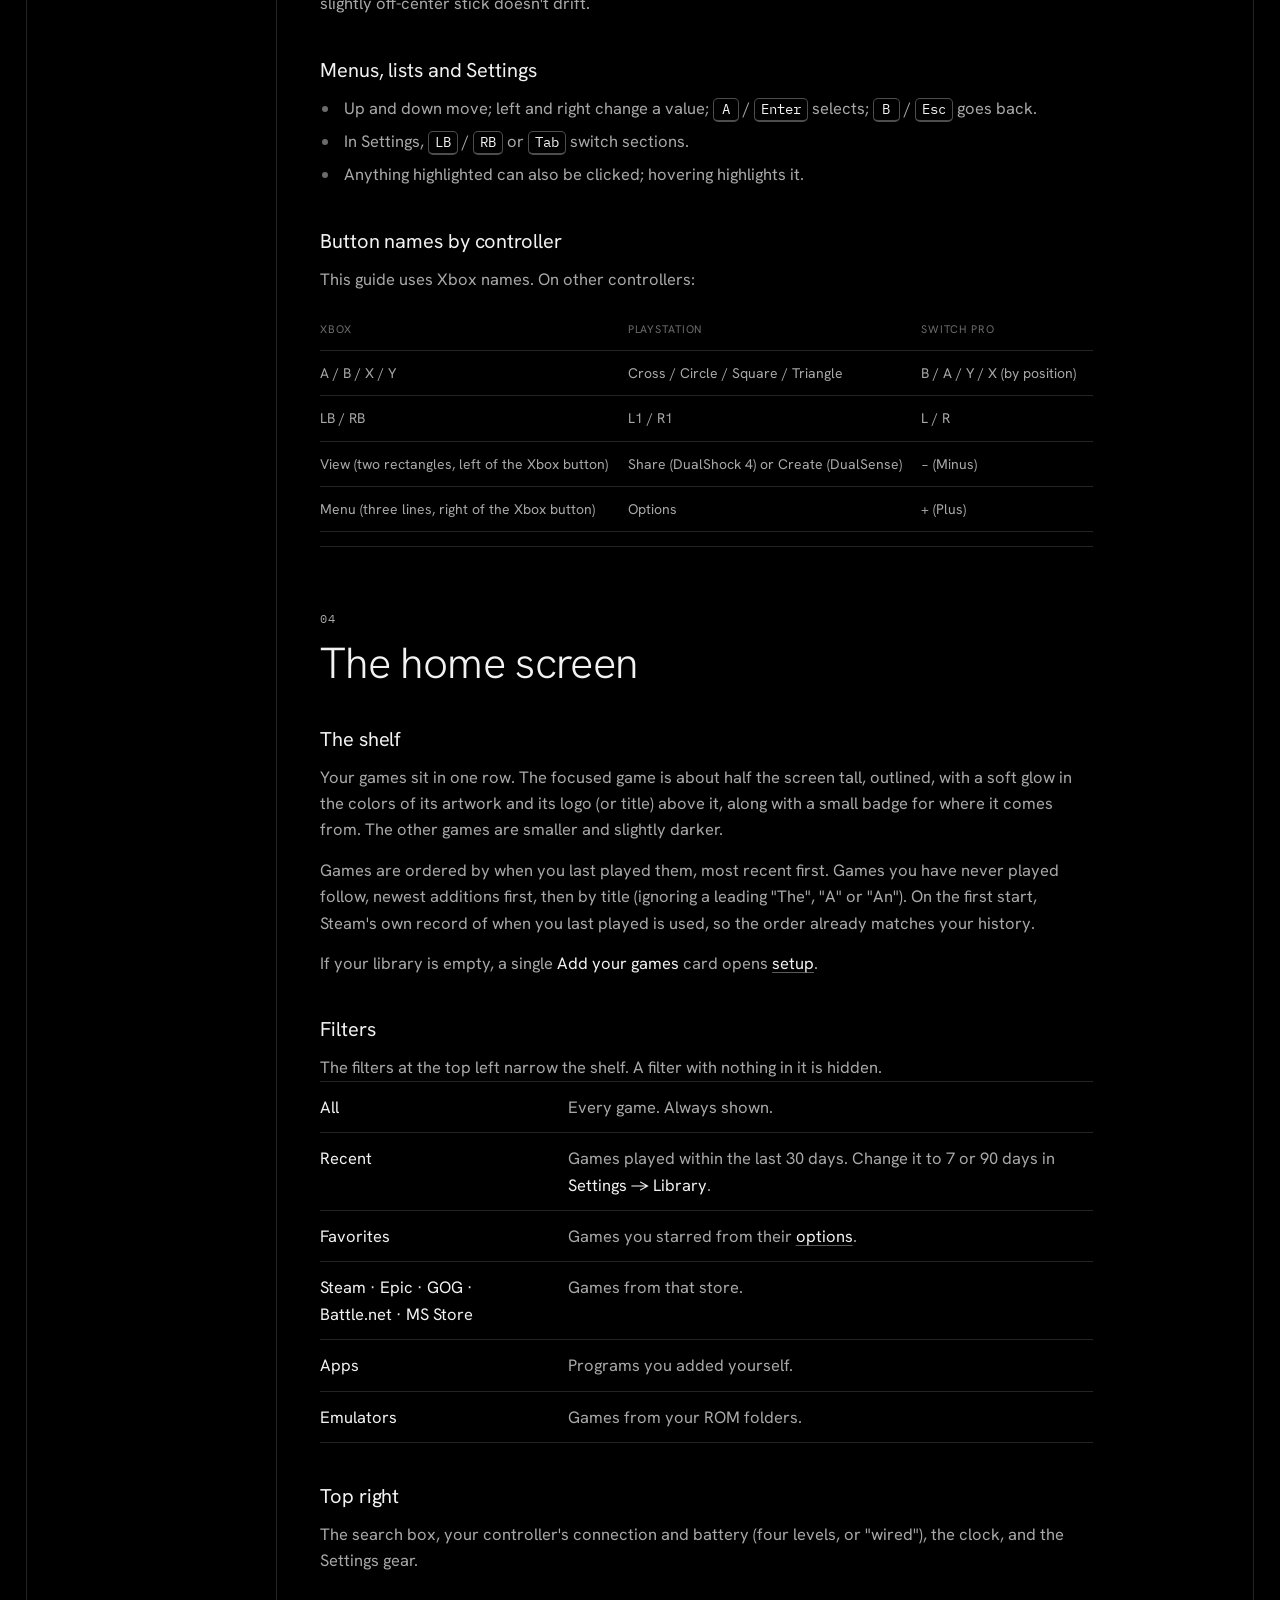
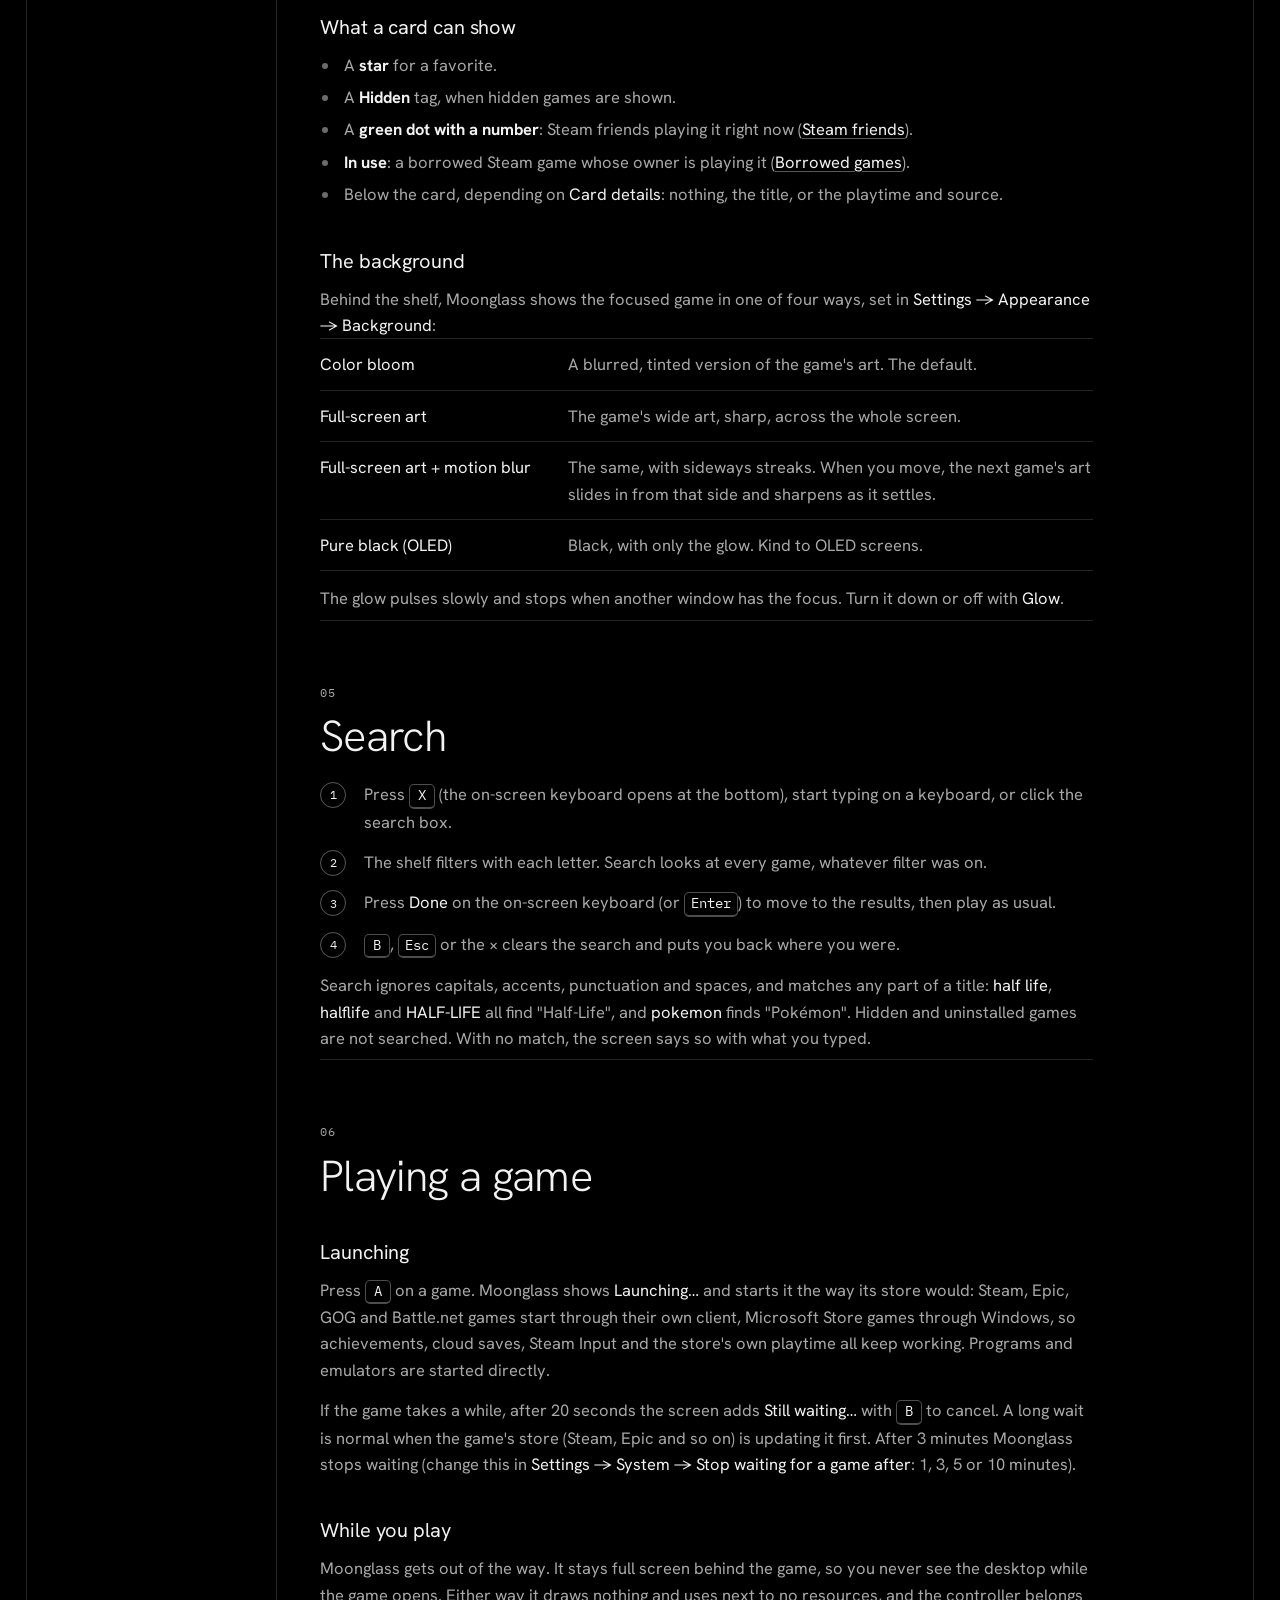
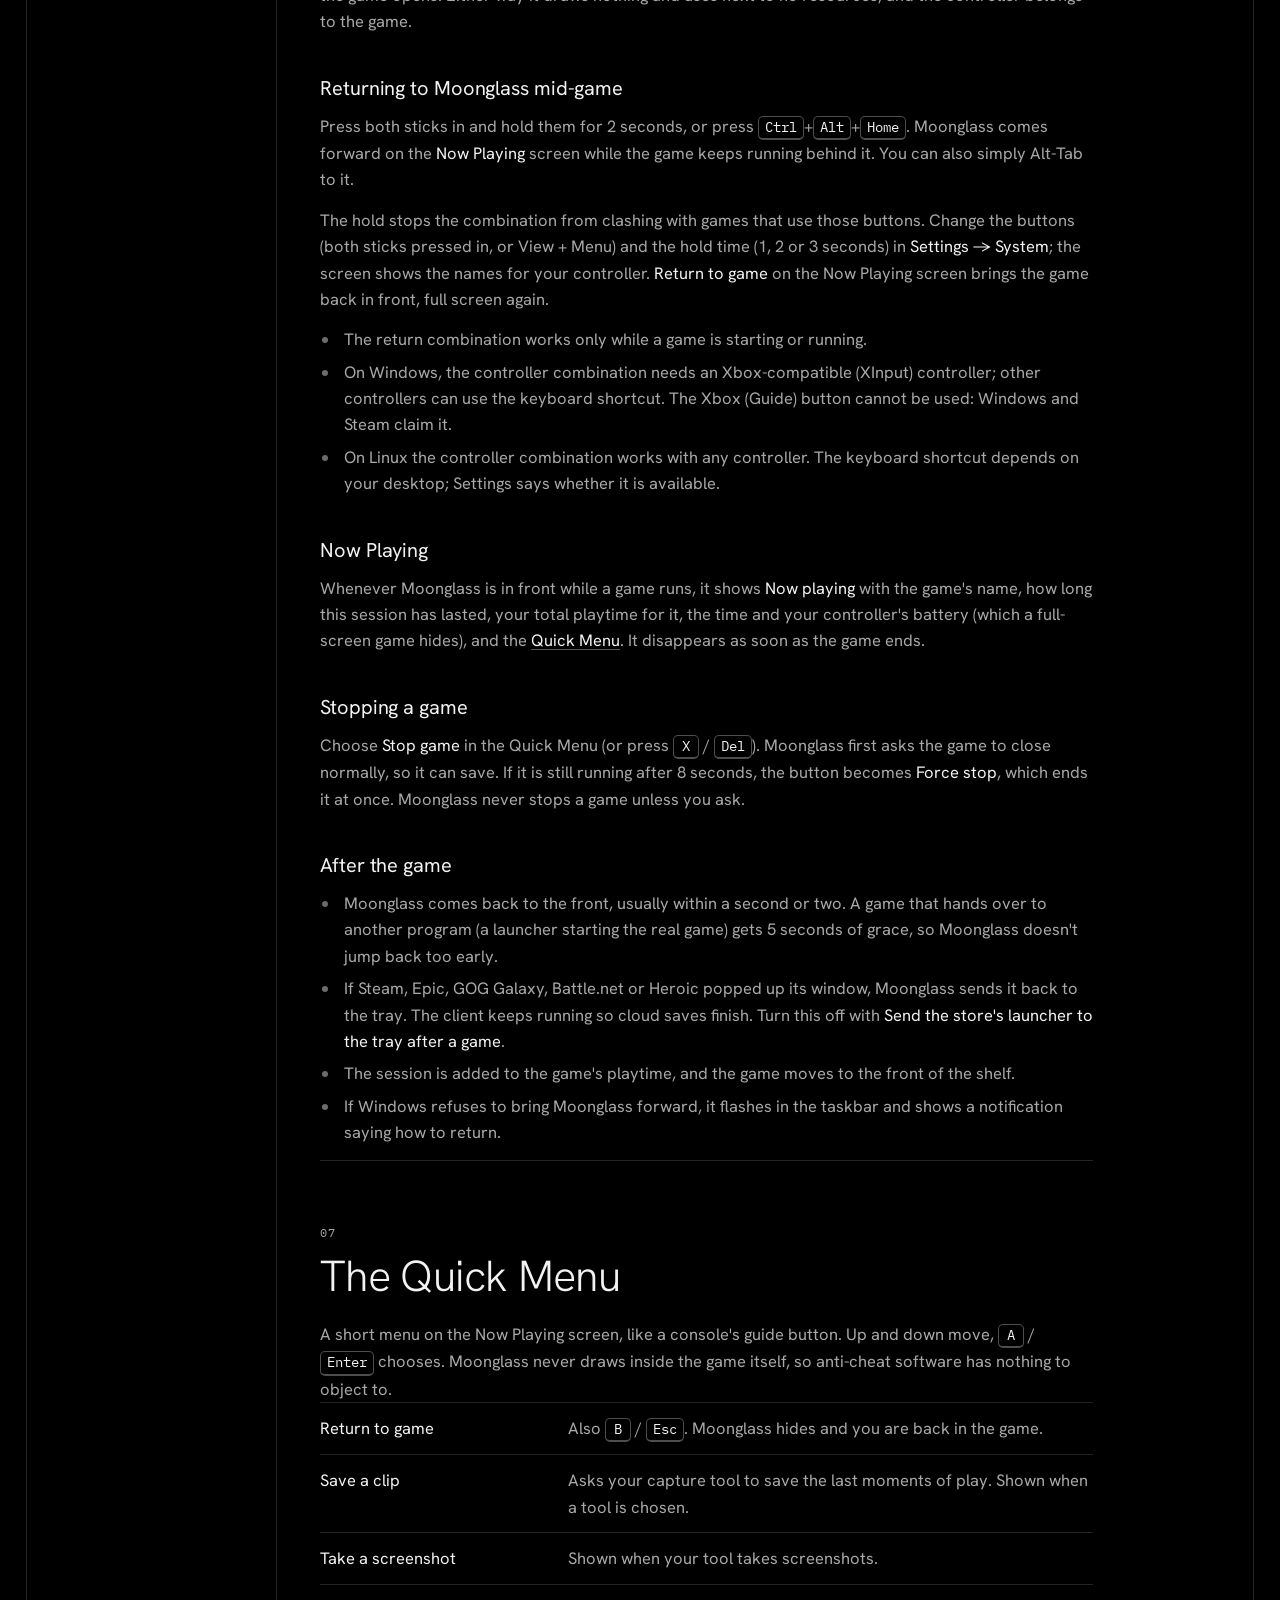
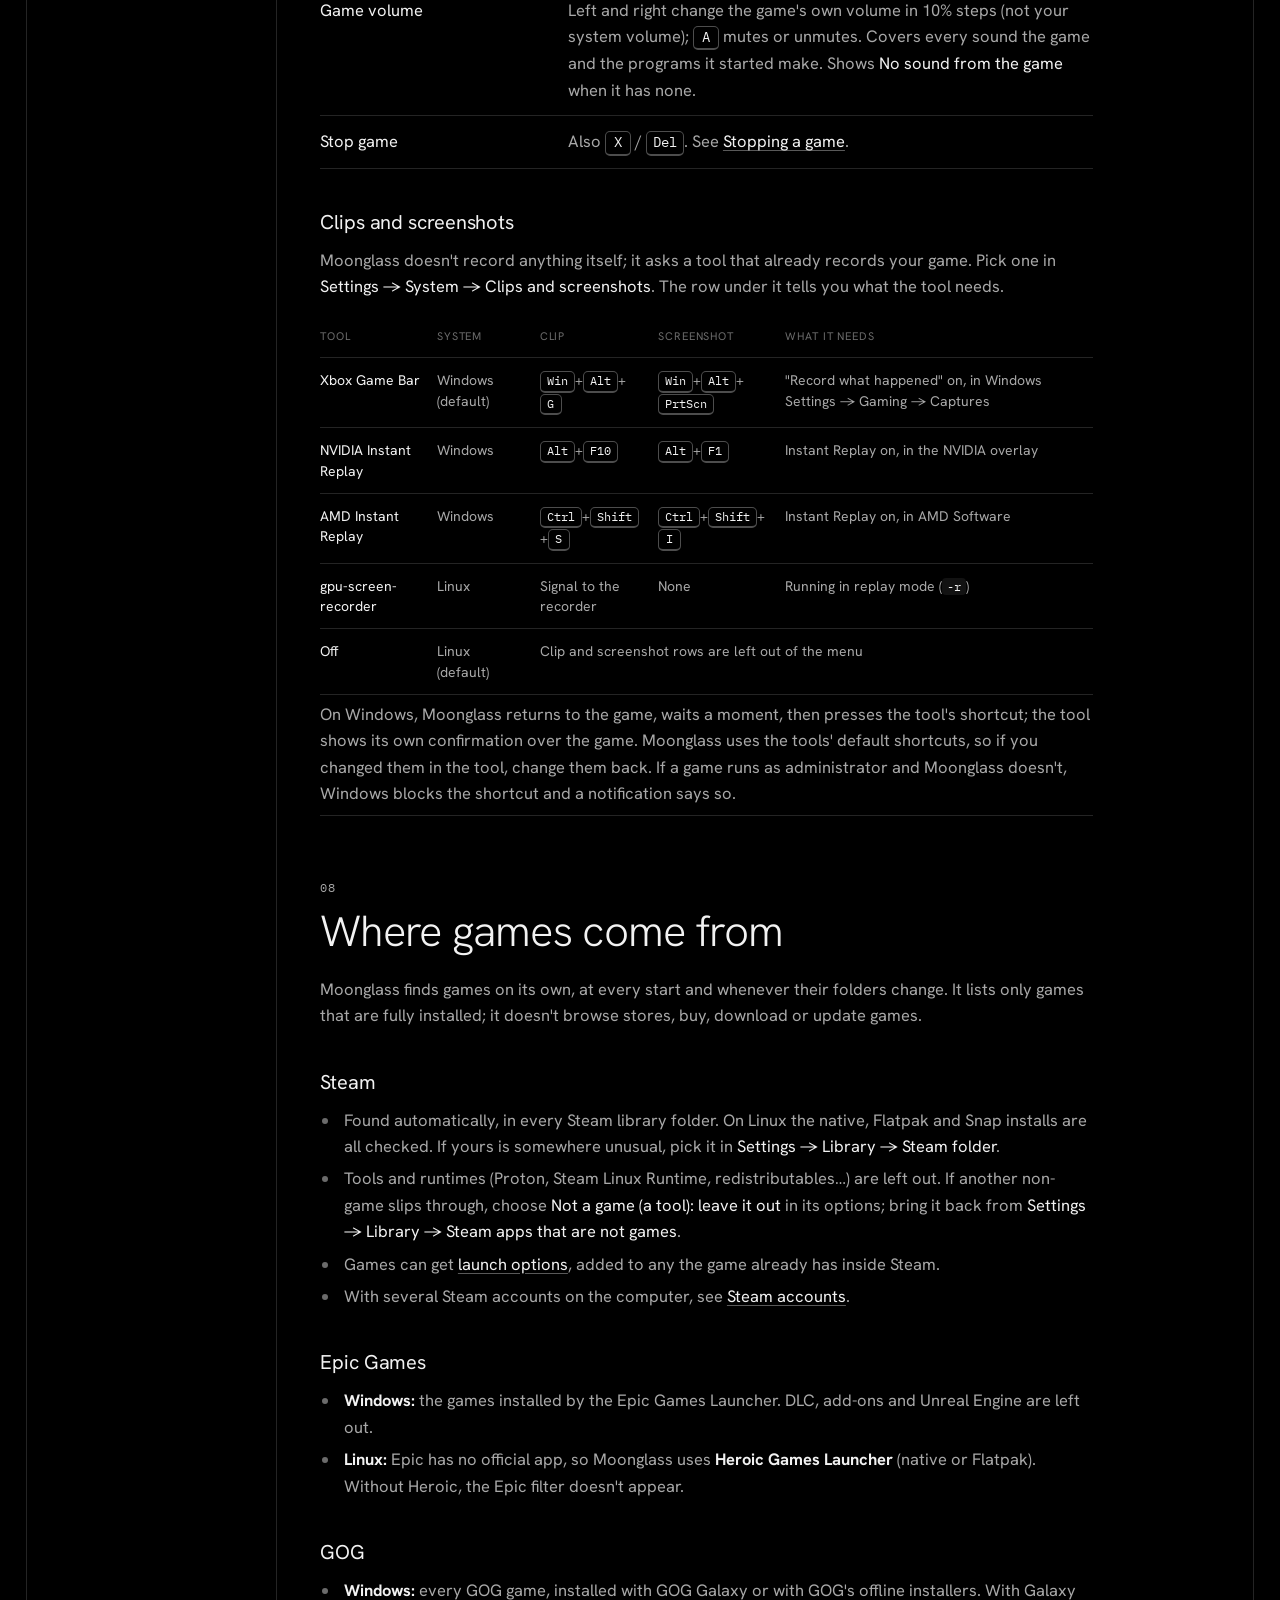
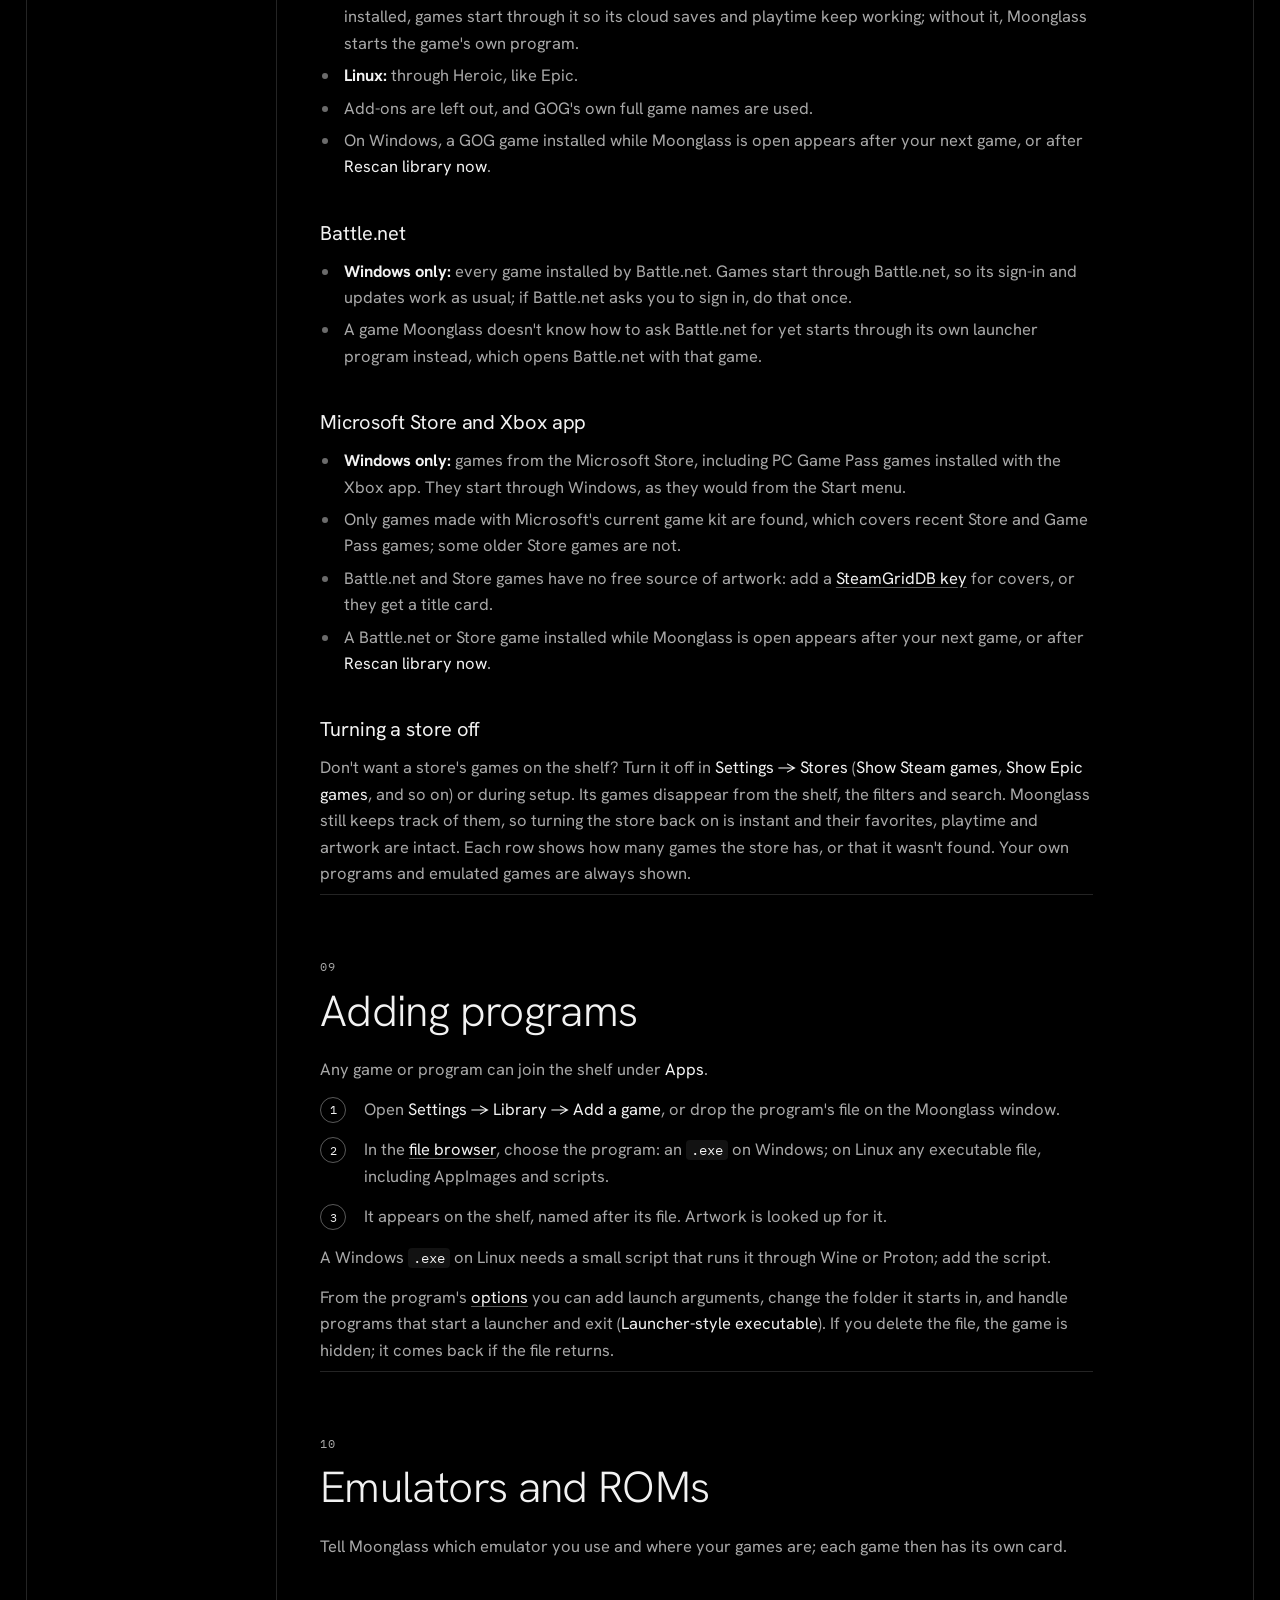
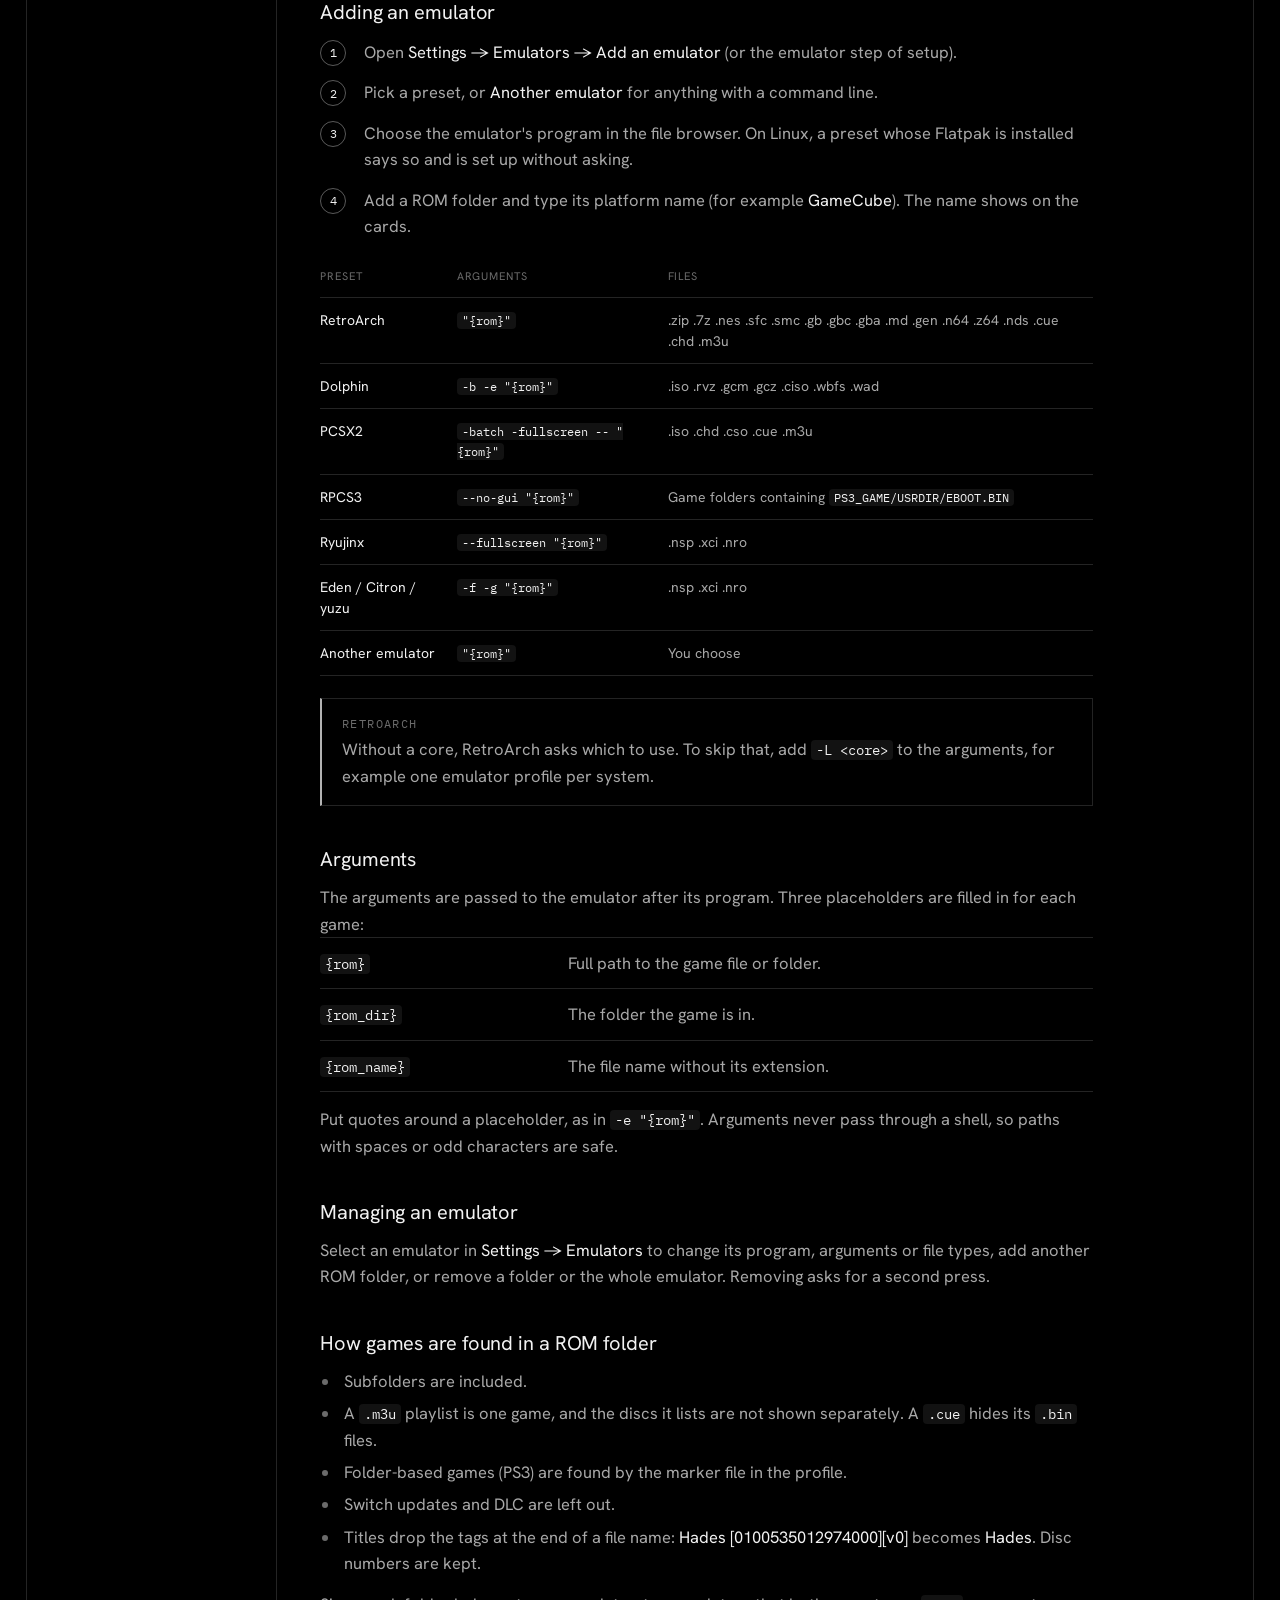
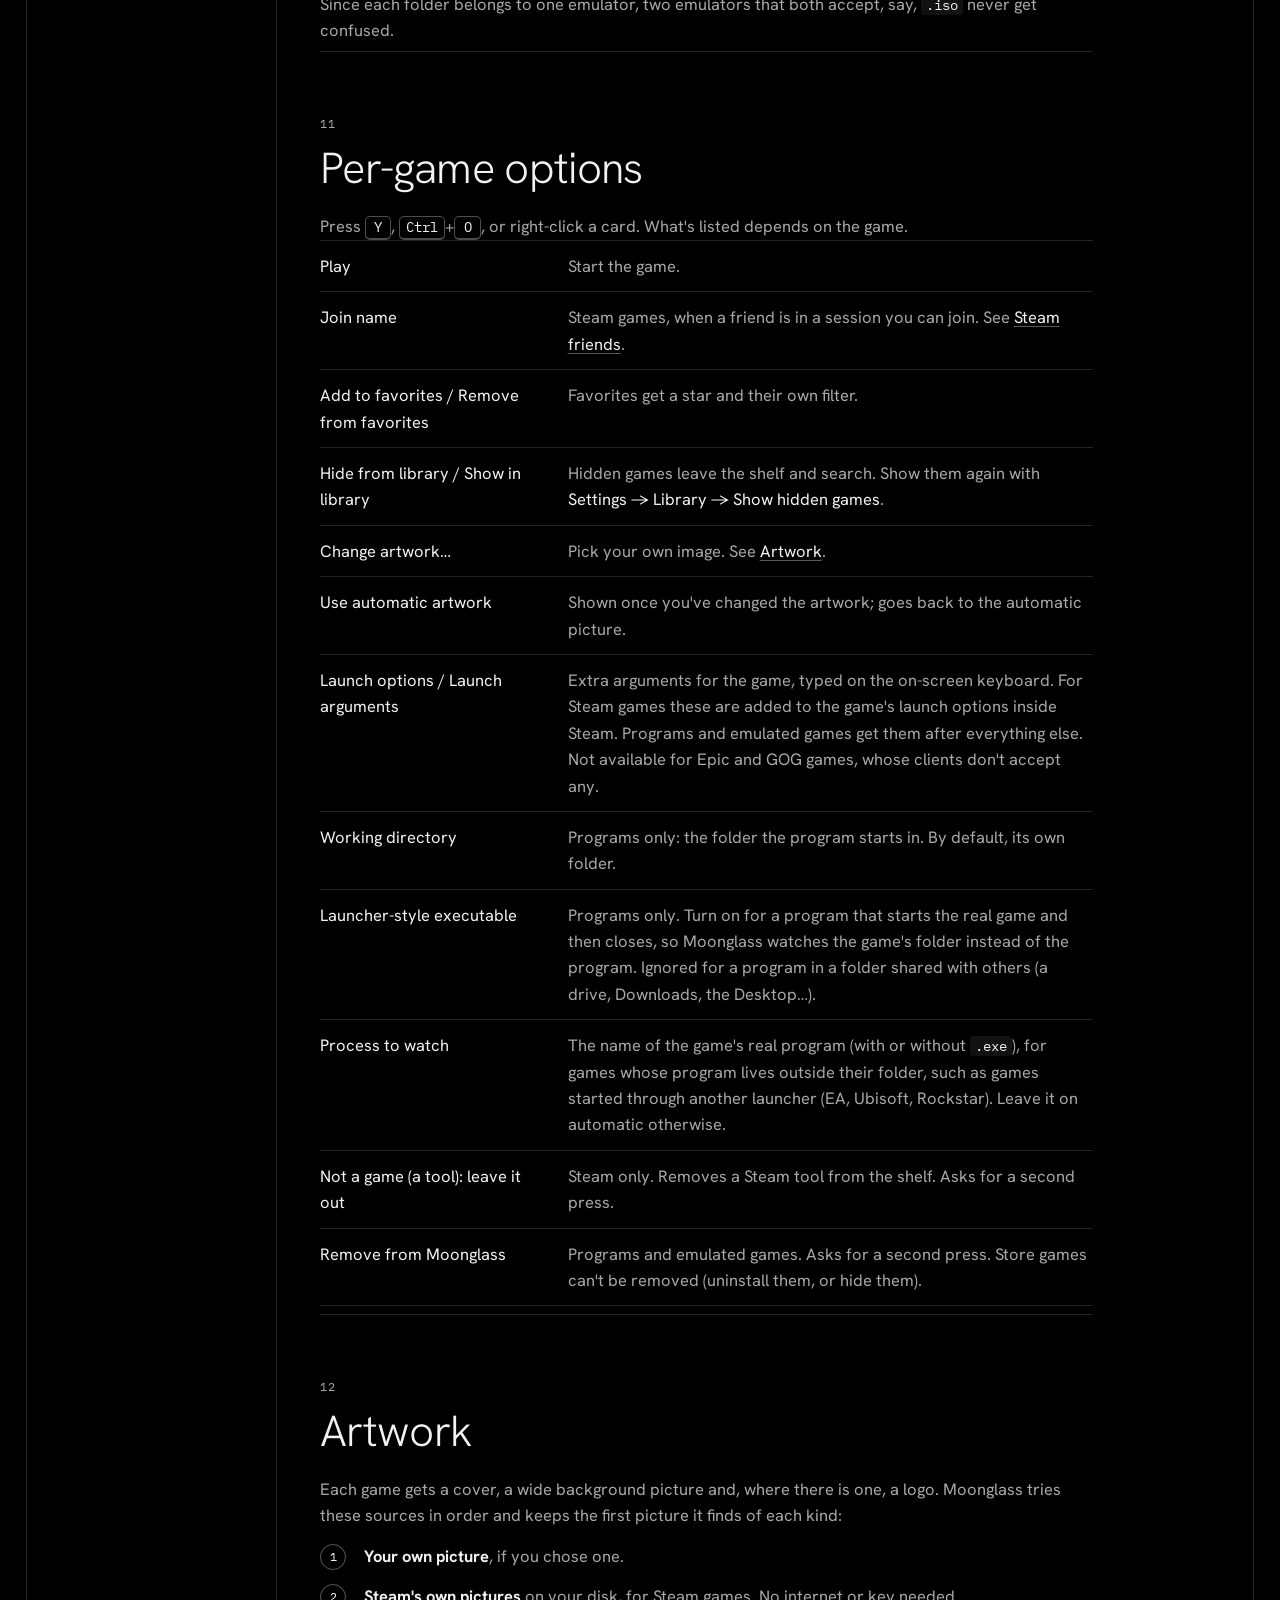
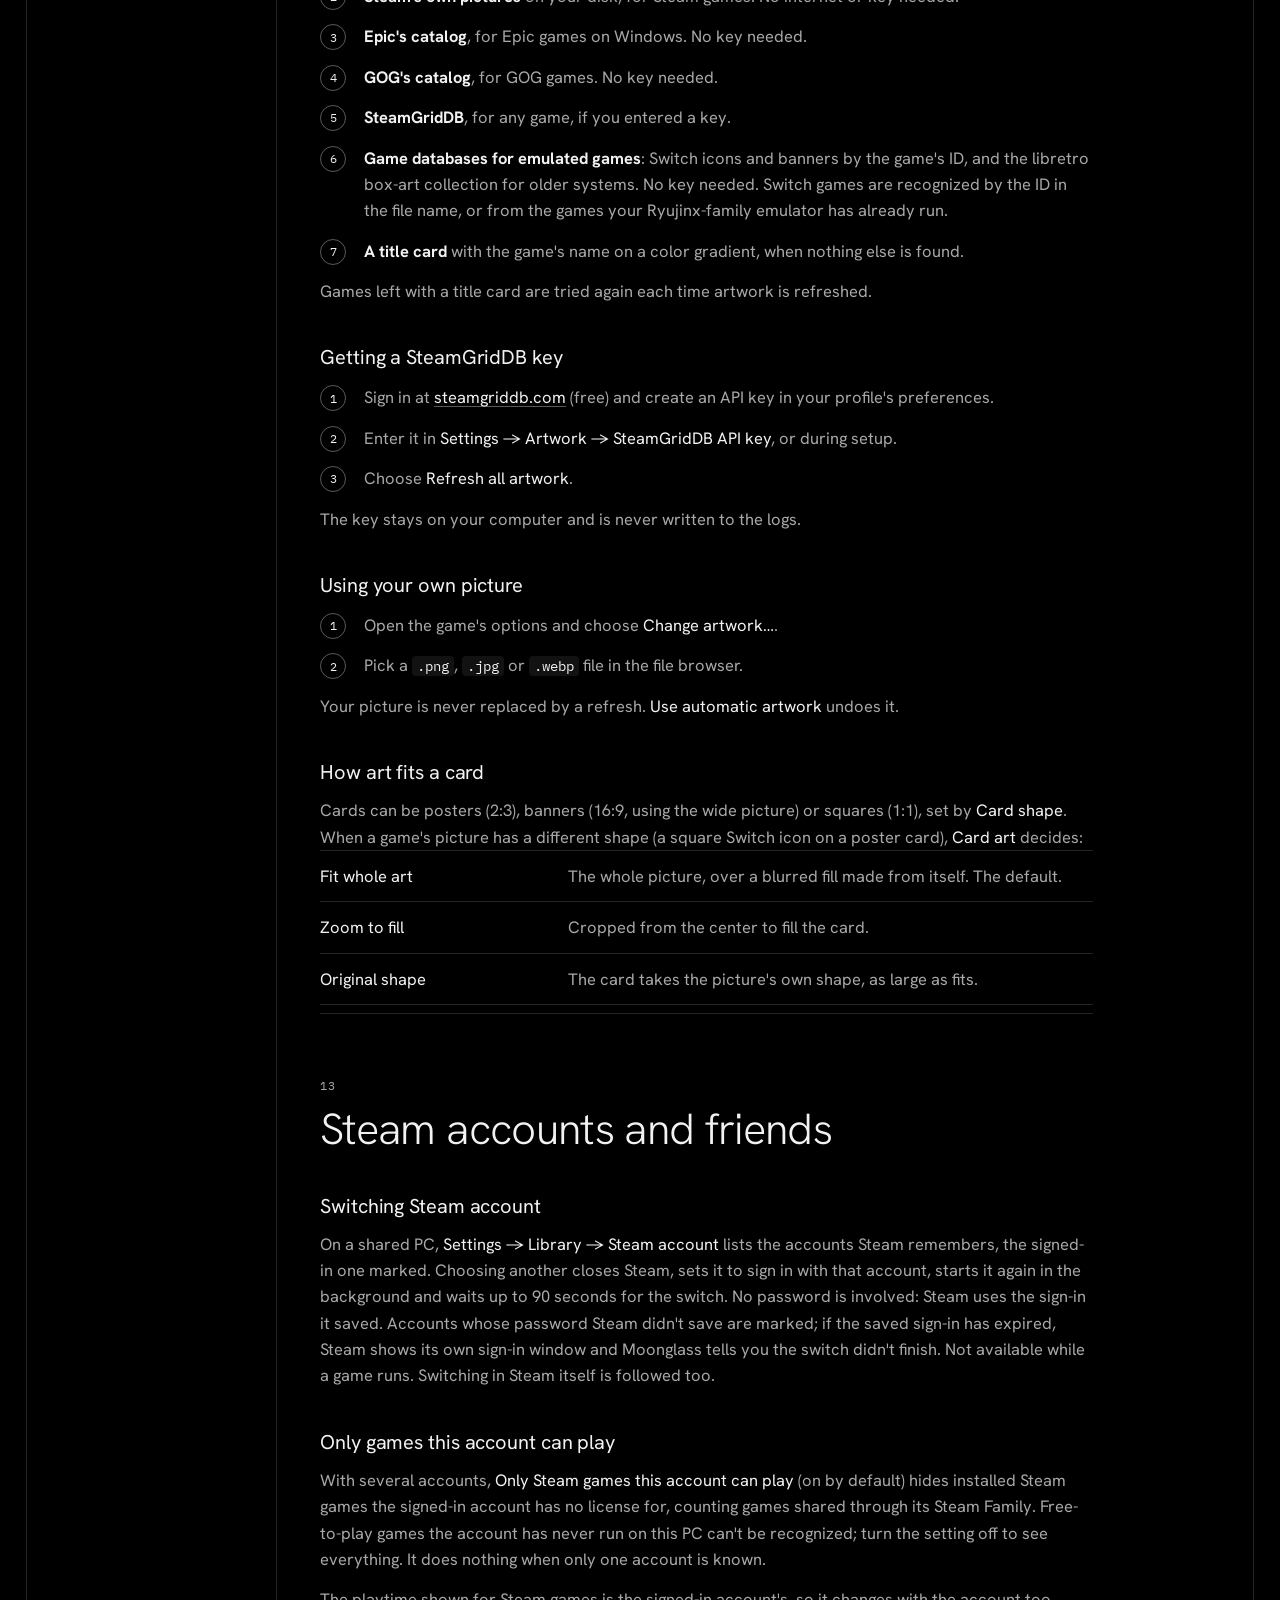
==== commit 56e02c7d: "0.1.0-beta.3 Opens libraries made by dev builds, no console window, startup errors shown, and the Wi" ====
--- a/site/docs.html
+++ b/site/docs.html
@@ -27,7 +27,7 @@
   </header>
 
   <section class="rule doc-head">
-    <p class="label">Guide · v0.1.0-beta.2</p>
+    <p class="label">Guide · v0.1.0-beta.3</p>
     <h1>The Moonglass guide</h1>
     <p class="head-text">Everything Moonglass does and how to use it, from the first start to the last setting. Every screen works with a controller, a keyboard or a mouse; this guide gives all three where they differ.</p>
   </section>
@@ -743,7 +743,7 @@
       </nav>
     </div>
     <div class="legal rule label">
-      <span>Moonglass 0.1.0-beta.2</span>
+      <span>Moonglass 0.1.0-beta.3</span>
       <span>Not affiliated with Valve, Epic Games, GOG, Blizzard, Microsoft, Playnite or One Game Launcher</span>
     </div>
   </footer>
